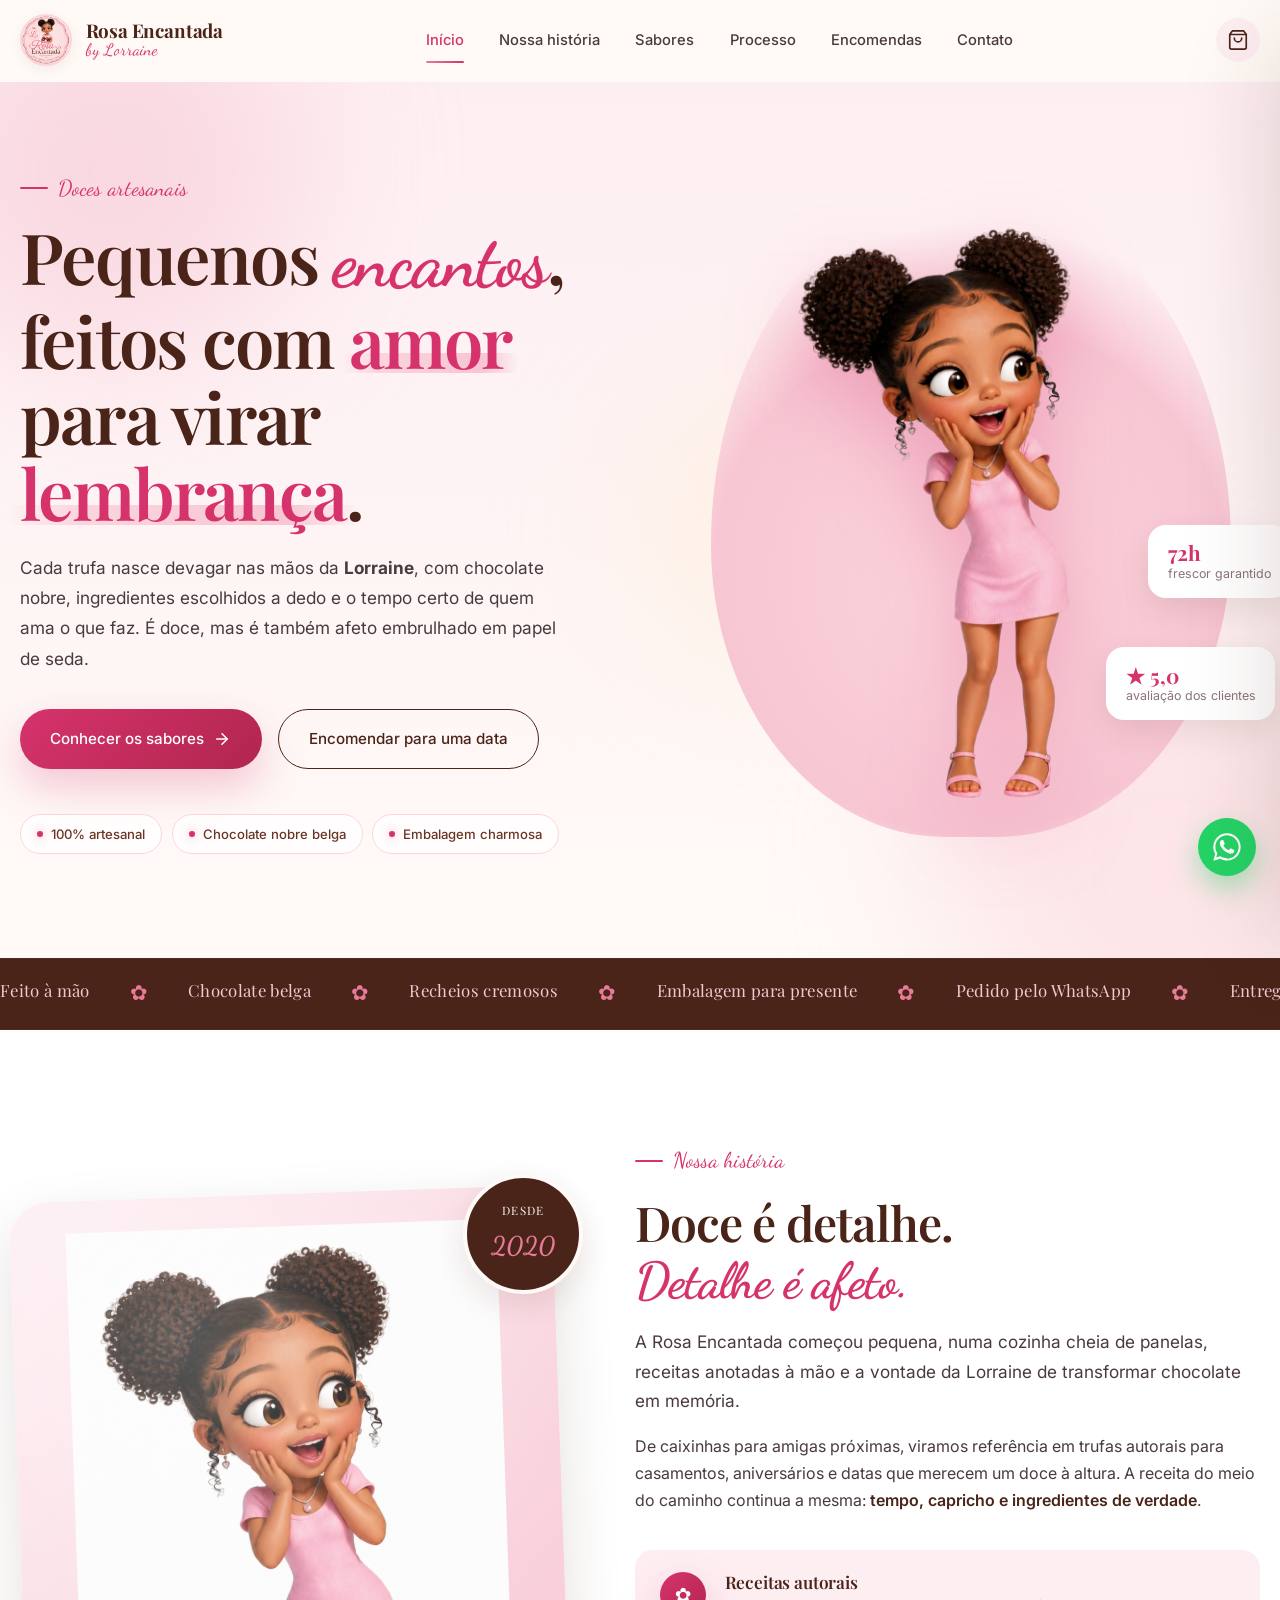
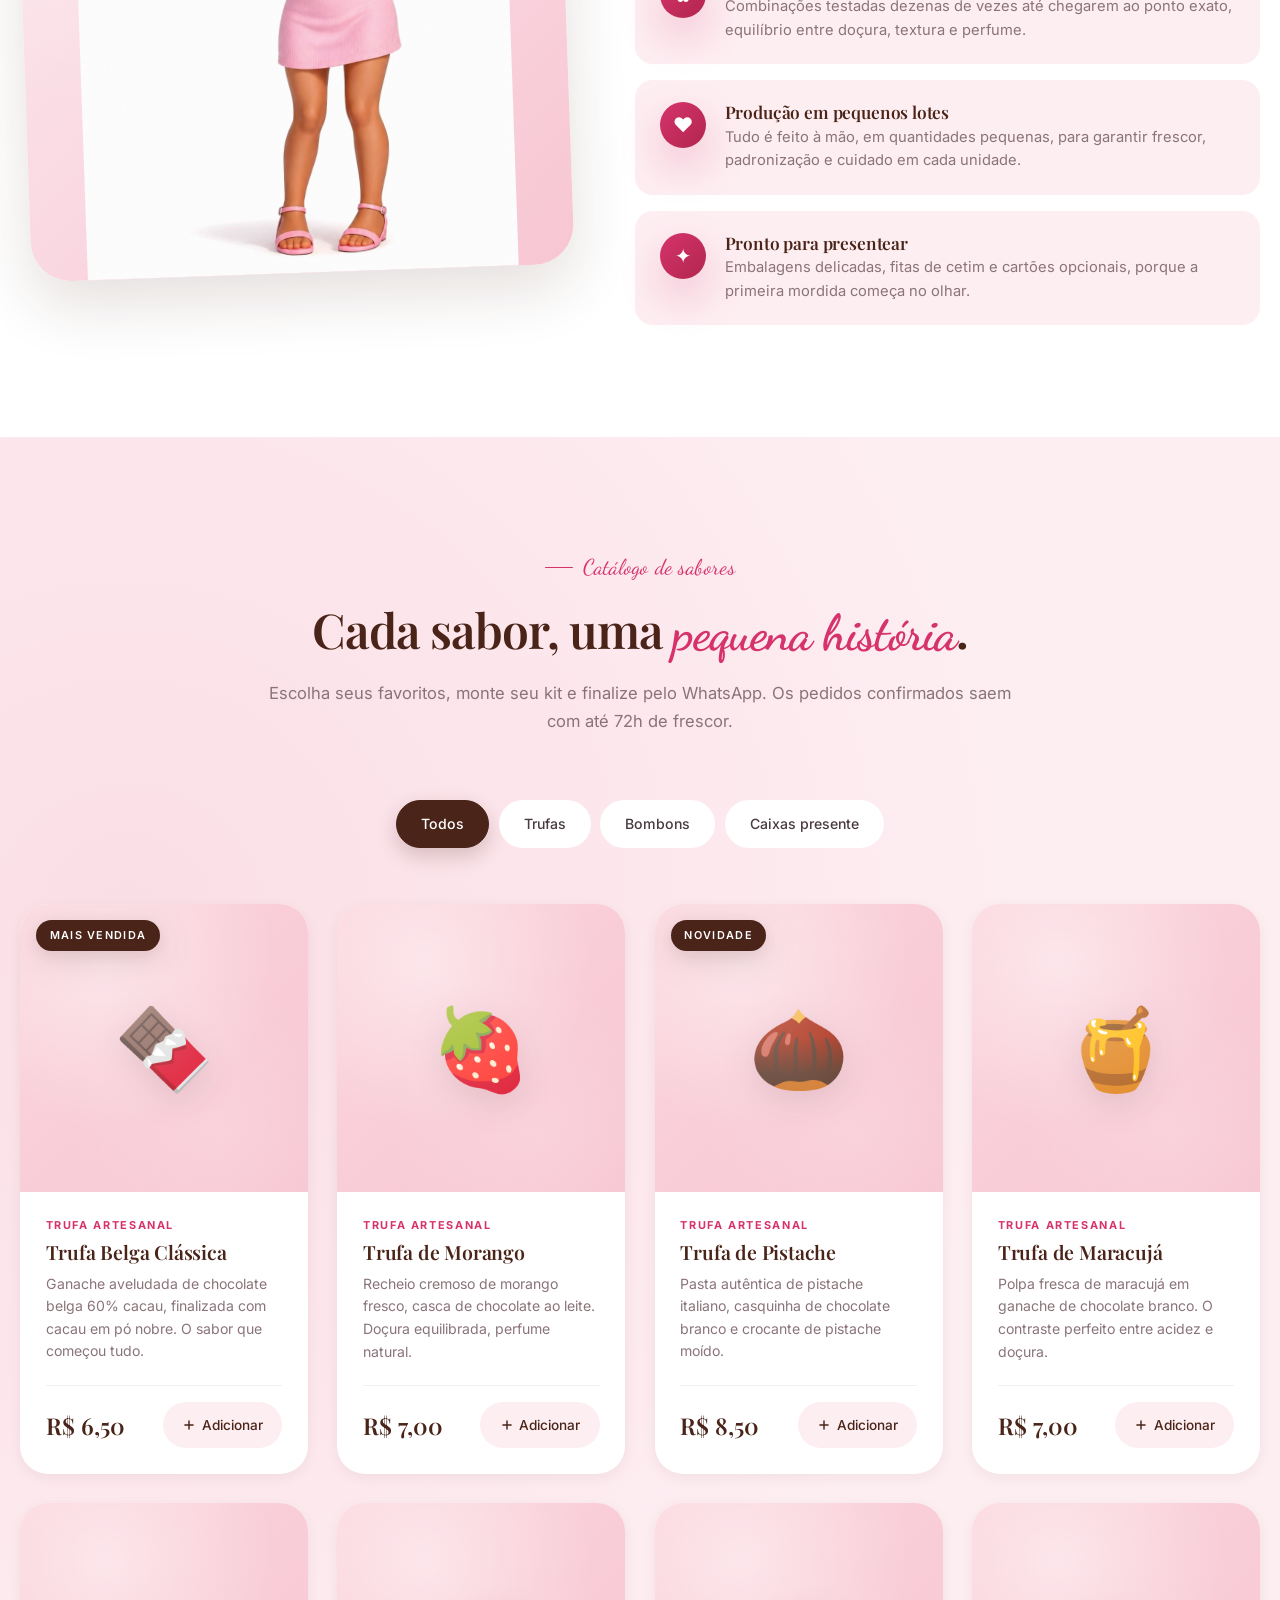
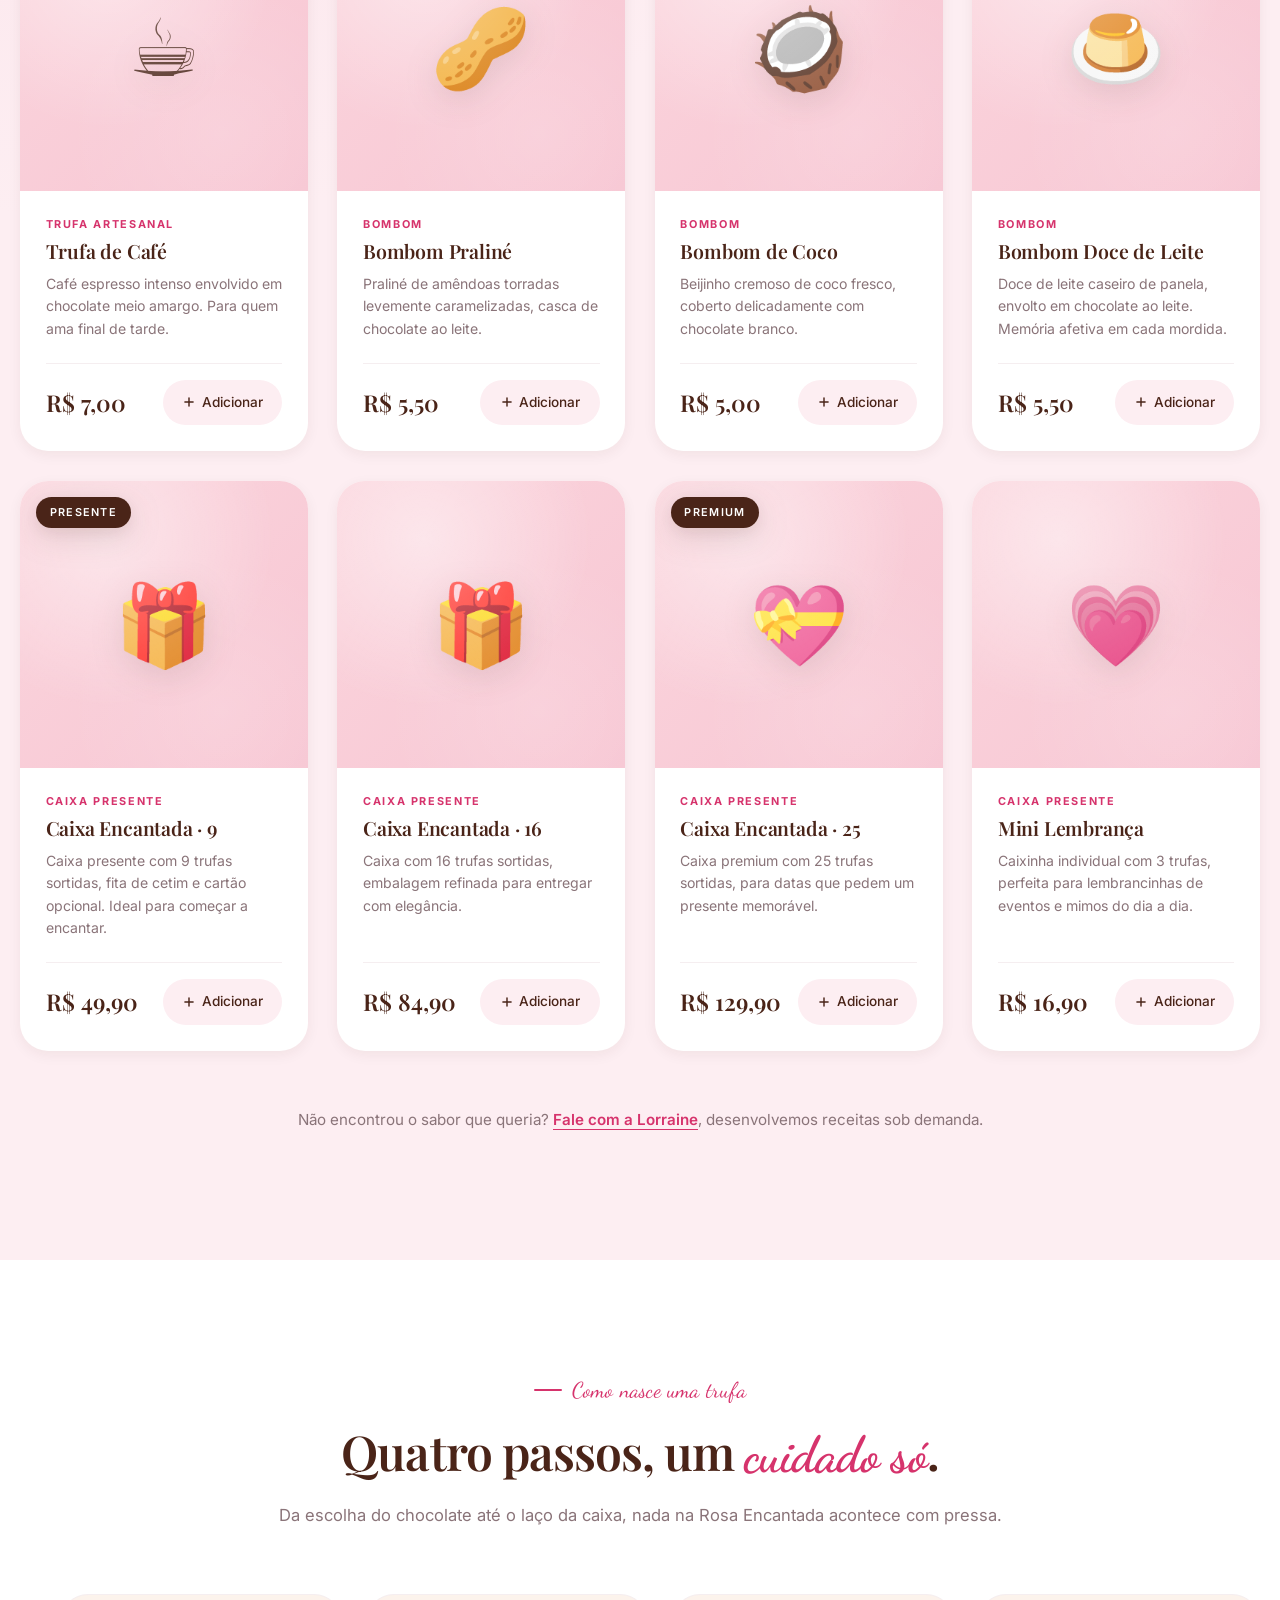
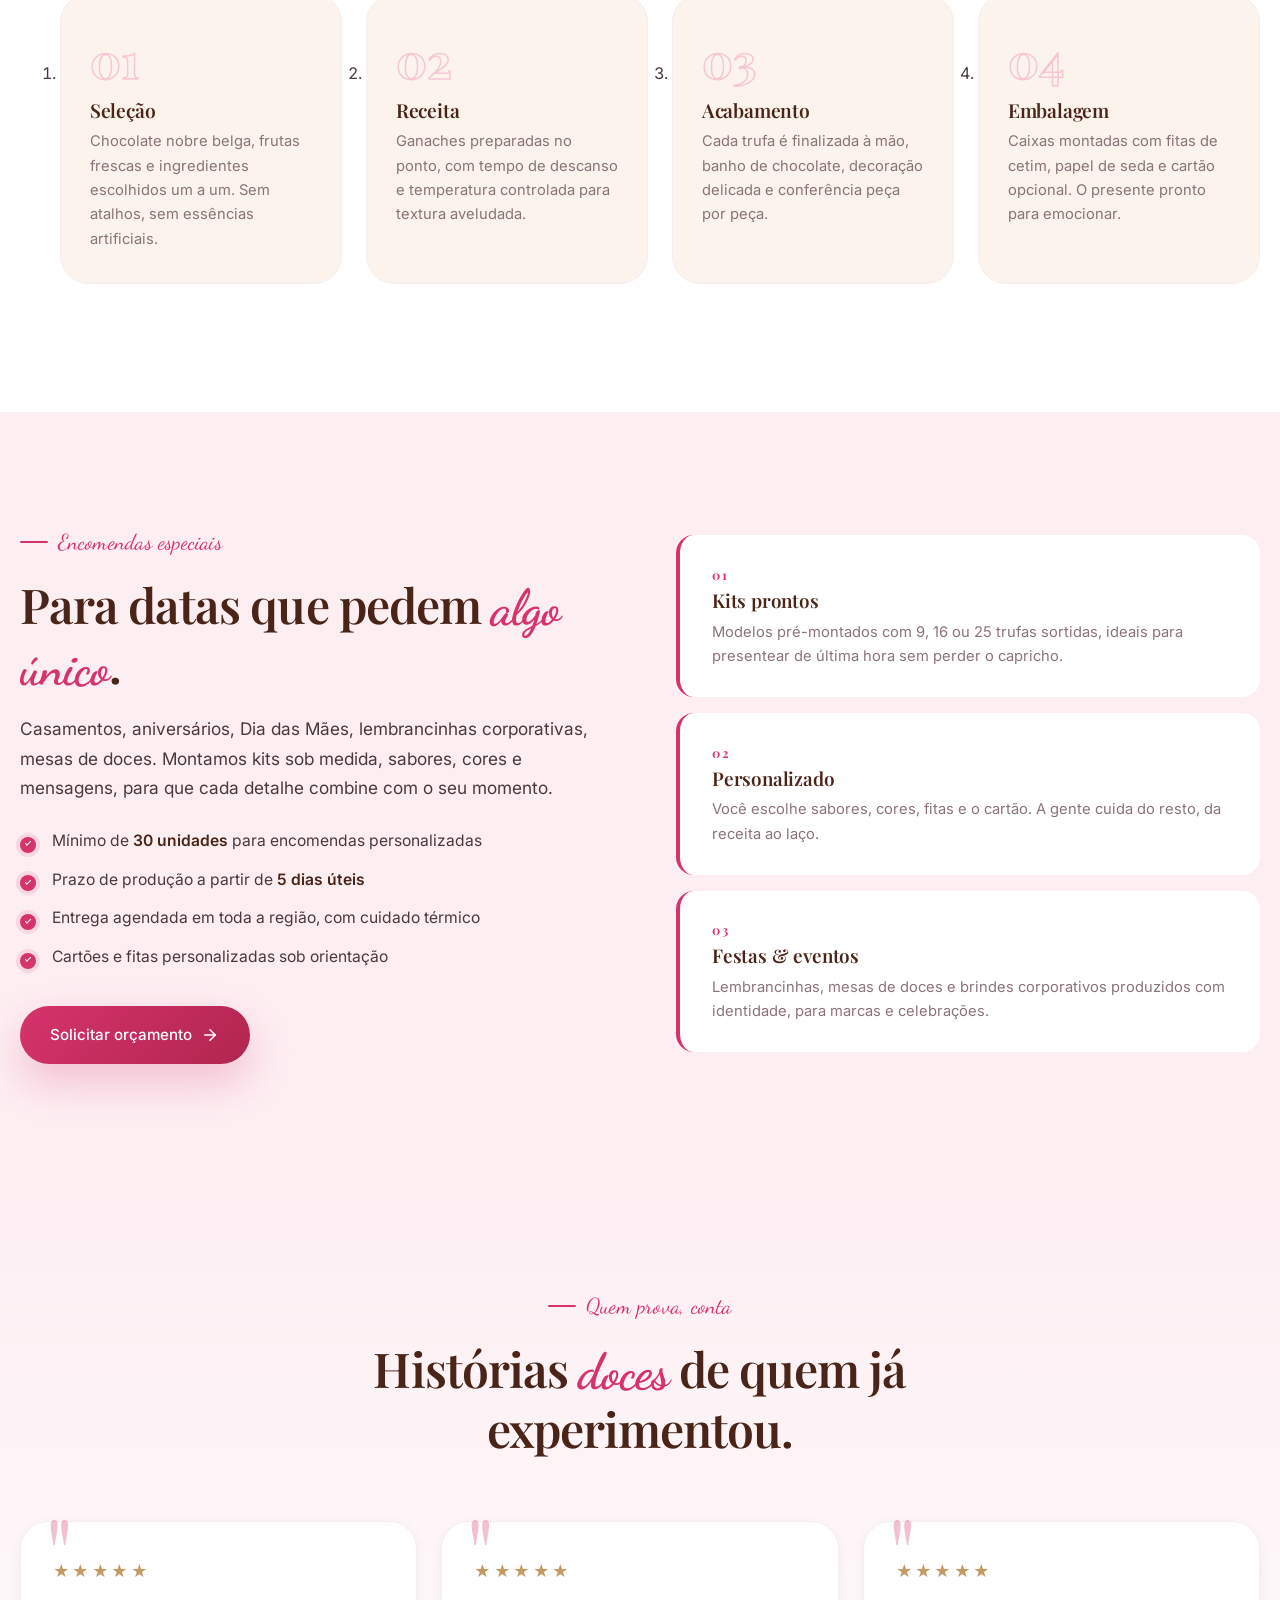
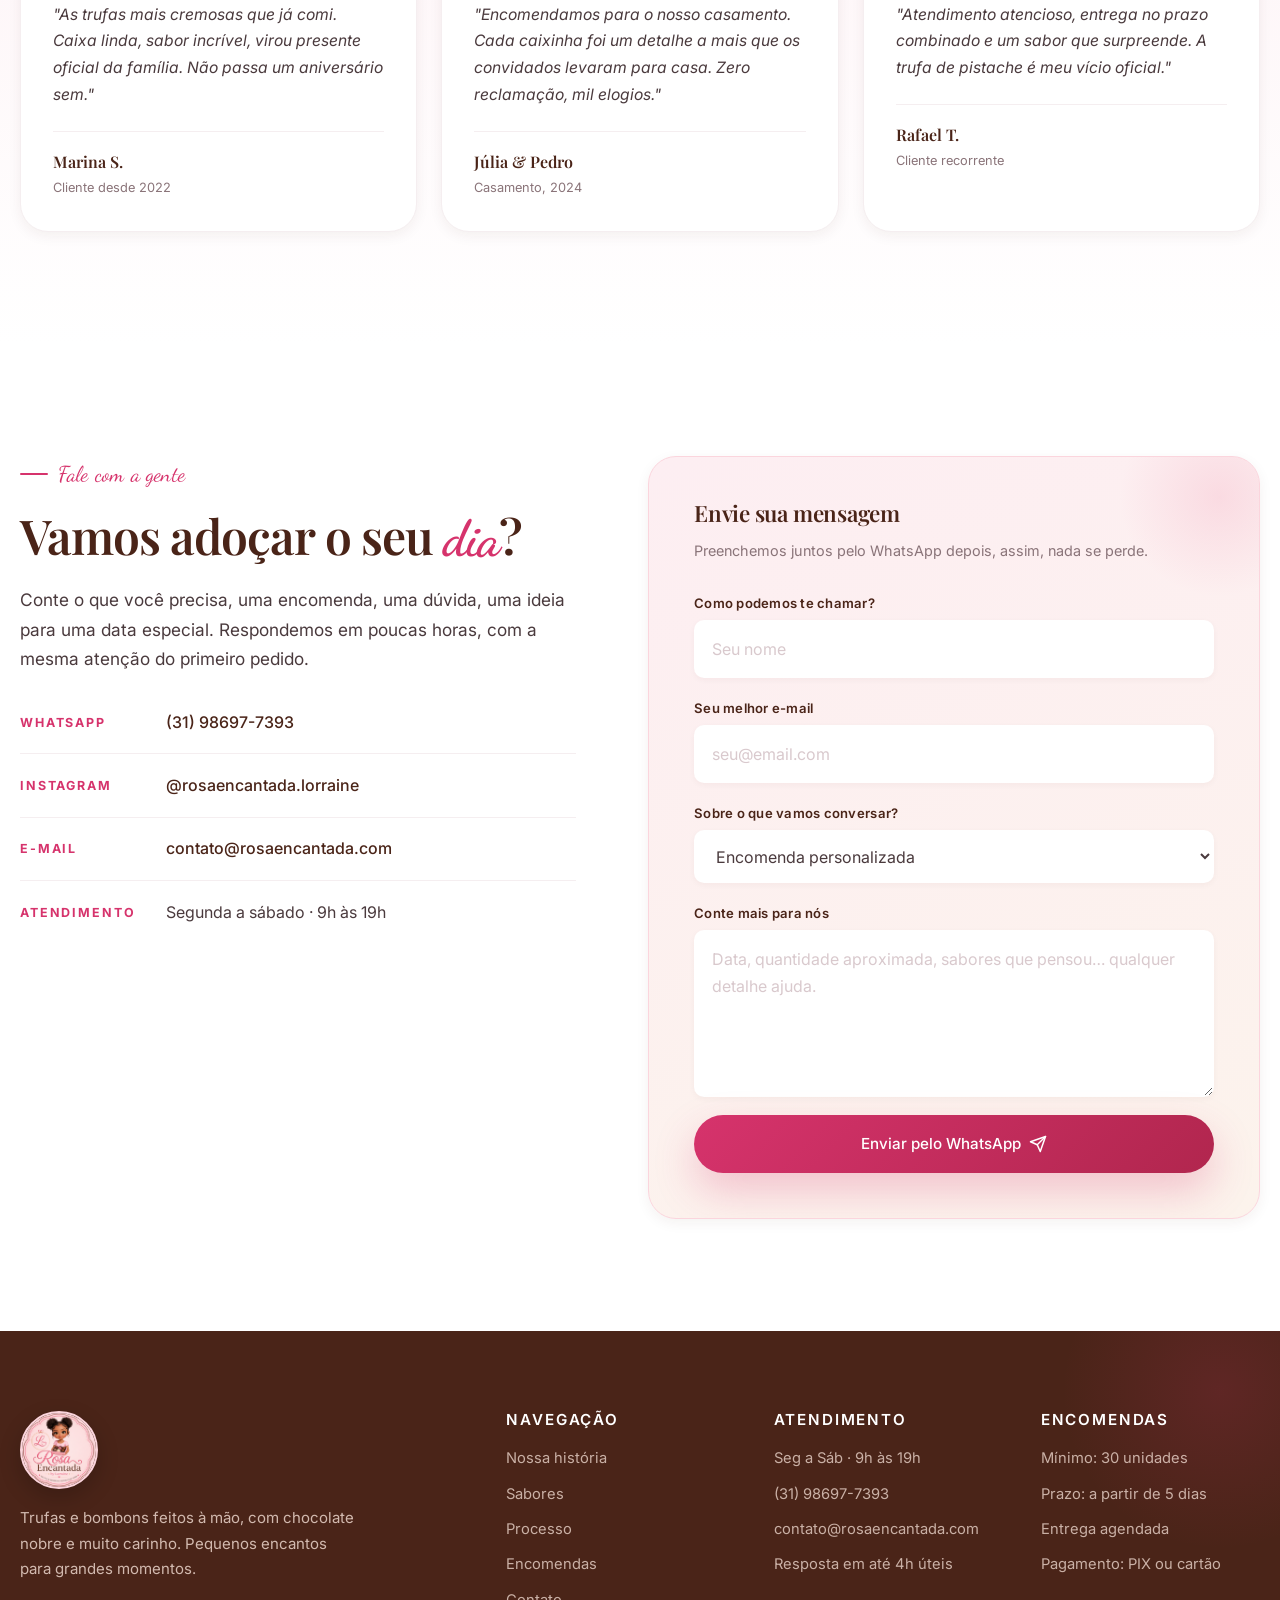
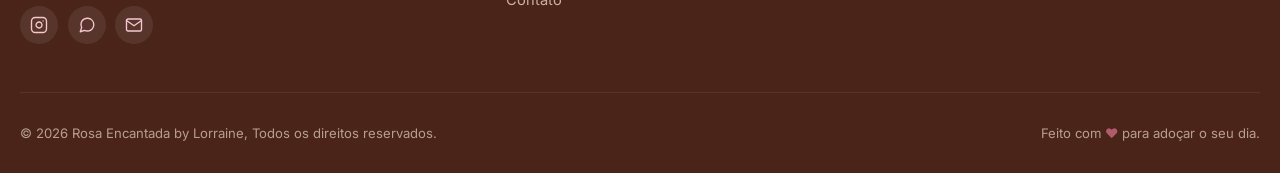
==== index.html @ 5f5212c3 "Merge branch 'feature/slogan-tweak' into develop" ====
<!DOCTYPE html>
<html lang="pt-BR">
<head>
  <!-- ============ META BÁSICOS ============ -->
  <meta charset="UTF-8" />
  <meta name="viewport" content="width=device-width, initial-scale=1.0" />
  <meta http-equiv="X-UA-Compatible" content="IE=edge" />

  <!-- ============ SEO PRINCIPAL ============ -->
  <title>Rosa Encantada by Lorraine, Trufas e Bombons Artesanais | Chocolate Belga</title>
  <meta name="description" content="Trufas e bombons artesanais feitos à mão com chocolate belga e ingredientes selecionados. Caixas presente, encomendas para casamentos, eventos e datas especiais. Peça pelo WhatsApp." />
  <meta name="keywords" content="trufas artesanais, bombons artesanais, chocolate belga, trufas para casamento, lembrancinhas de chocolate, doces para eventos, caixa de trufas presente, doces personalizados, Rosa Encantada, Lorraine, doces sob encomenda" />
  <meta name="author" content="Rosa Encantada by Lorraine" />
  <meta name="robots" content="index, follow, max-image-preview:large, max-snippet:-1, max-video-preview:-1" />
  <meta name="googlebot" content="index, follow" />
  <meta name="language" content="Portuguese" />
  <meta name="geo.region" content="BR" />
  <meta name="geo.placename" content="Brasil" />
  <meta name="rating" content="general" />
  <meta name="revisit-after" content="7 days" />

  <!-- ============ CANONICAL & ALTERNATES ============ -->
  <link rel="canonical" href="https://green-hippopotamus-490496.hostingersite.com/" />
  <link rel="alternate" hreflang="pt-BR" href="https://green-hippopotamus-490496.hostingersite.com/" />
  <link rel="alternate" hreflang="x-default" href="https://green-hippopotamus-490496.hostingersite.com/" />

  <!-- ============ OPEN GRAPH (Facebook, WhatsApp, LinkedIn) ============ -->
  <meta property="og:locale" content="pt_BR" />
  <meta property="og:type" content="website" />
  <meta property="og:site_name" content="Rosa Encantada by Lorraine" />
  <meta property="og:title" content="Rosa Encantada by Lorraine, Trufas e Bombons Artesanais" />
  <meta property="og:description" content="Pequenos encantos de chocolate, feitos à mão para virar lembrança. Trufas, bombons e caixas presente com chocolate belga e capricho em cada detalhe." />
  <meta property="og:url" content="https://green-hippopotamus-490496.hostingersite.com/" />
  <meta property="og:image" content="https://green-hippopotamus-490496.hostingersite.com/assets/social/og-image.jpg" />
  <meta property="og:image:secure_url" content="https://green-hippopotamus-490496.hostingersite.com/assets/social/og-image.jpg" />
  <meta property="og:image:type" content="image/jpeg" />
  <meta property="og:image:width" content="1200" />
  <meta property="og:image:height" content="630" />
  <meta property="og:image:alt" content="Caixa de trufas artesanais Rosa Encantada by Lorraine, com chocolate belga e embalagem charmosa" />

  <!-- ============ TWITTER CARDS ============ -->
  <meta name="twitter:card" content="summary_large_image" />
  <meta name="twitter:site" content="@rosaencantada" />
  <meta name="twitter:creator" content="@rosaencantada" />
  <meta name="twitter:title" content="Rosa Encantada by Lorraine, Trufas Artesanais" />
  <meta name="twitter:description" content="Trufas e bombons feitos à mão com chocolate belga. Caixas presente e encomendas para datas especiais. Peça pelo WhatsApp." />
  <meta name="twitter:image" content="https://green-hippopotamus-490496.hostingersite.com/assets/social/twitter-card.jpg" />
  <meta name="twitter:image:alt" content="Trufas artesanais Rosa Encantada by Lorraine" />

  <!-- ============ ÍCONES & PWA ============ -->
  <meta name="theme-color" content="#d6336c" media="(prefers-color-scheme: light)" />
  <meta name="theme-color" content="#4a2418" media="(prefers-color-scheme: dark)" />
  <meta name="msapplication-TileColor" content="#d6336c" />
  <meta name="apple-mobile-web-app-capable" content="yes" />
  <meta name="apple-mobile-web-app-status-bar-style" content="default" />
  <meta name="apple-mobile-web-app-title" content="Rosa Encantada" />
  <meta name="format-detection" content="telephone=no" />

  <link rel="icon" type="image/png" href="assets/img/logo.png" />
  <link rel="apple-touch-icon" href="assets/img/logo.png" />
  <link rel="manifest" href="site.webmanifest" />
  <link rel="author" href="humans.txt" />

  <!-- ============ PERFORMANCE ============ -->
  <link rel="preconnect" href="https://fonts.googleapis.com" />
  <link rel="preconnect" href="https://fonts.gstatic.com" crossorigin />
  <link rel="dns-prefetch" href="https://wa.me" />
  <link rel="preload" as="image" href="assets/img/mascote.png" fetchpriority="high" />

  <link href="https://fonts.googleapis.com/css2?family=Dancing+Script:wght@600;700&family=Cormorant+Garamond:wght@500;600;700&family=Playfair+Display:wght@500;600;700&family=Inter:wght@300;400;500;600&display=swap" rel="stylesheet" />
  <link rel="stylesheet" href="assets/css/styles.css" />

  <!-- ============ DADOS ESTRUTURADOS (JSON-LD) ============ -->
  <script type="application/ld+json">
  {
    "@context": "https://schema.org",
    "@graph": [
      {
        "@type": "Organization",
        "@id": "https://green-hippopotamus-490496.hostingersite.com/#organization",
        "name": "Rosa Encantada by Lorraine",
        "alternateName": "Rosa Encantada",
        "url": "https://green-hippopotamus-490496.hostingersite.com/",
        "logo": {
          "@type": "ImageObject",
          "url": "https://green-hippopotamus-490496.hostingersite.com/assets/img/logo.png",
          "width": 512,
          "height": 512
        },
        "image": "https://green-hippopotamus-490496.hostingersite.com/assets/social/og-image.jpg",
        "description": "Trufas e bombons artesanais feitos à mão com chocolate belga e ingredientes selecionados.",
        "founder": {
          "@type": "Person",
          "name": "Lorraine"
        },
        "foundingDate": "2020",
        "slogan": "Pequenos encantos, feitos com amor para virar lembrança.",
        "sameAs": [
          "https://www.instagram.com/rosaencantada.lorraine",
          "https://wa.me/5531986977393"
        ],
        "contactPoint": {
          "@type": "ContactPoint",
          "telephone": "+5531986977393",
          "contactType": "customer service",
          "areaServed": "BR",
          "availableLanguage": ["Portuguese"]
        }
      },
      {
        "@type": "LocalBusiness",
        "@id": "https://green-hippopotamus-490496.hostingersite.com/#localbusiness",
        "name": "Rosa Encantada by Lorraine",
        "image": "https://green-hippopotamus-490496.hostingersite.com/assets/social/og-image.jpg",
        "url": "https://green-hippopotamus-490496.hostingersite.com/",
        "telephone": "+5531986977393",
        "email": "contato@rosaencantada.com",
        "priceRange": "R$ 5 a R$ 130",
        "currenciesAccepted": "BRL",
        "paymentAccepted": "PIX, Cartão de Crédito, Cartão de Débito",
        "address": {
          "@type": "PostalAddress",
          "addressCountry": "BR"
        },
        "openingHoursSpecification": [
          {
            "@type": "OpeningHoursSpecification",
            "dayOfWeek": ["Monday", "Tuesday", "Wednesday", "Thursday", "Friday", "Saturday"],
            "opens": "09:00",
            "closes": "19:00"
          }
        ],
        "aggregateRating": {
          "@type": "AggregateRating",
          "ratingValue": "5.0",
          "reviewCount": "127",
          "bestRating": "5",
          "worstRating": "1"
        },
        "review": [
          {
            "@type": "Review",
            "reviewRating": { "@type": "Rating", "ratingValue": "5", "bestRating": "5" },
            "author": { "@type": "Person", "name": "Marina S." },
            "reviewBody": "As trufas mais cremosas que já comi. Caixa linda, sabor incrível, virou presente oficial da família."
          },
          {
            "@type": "Review",
            "reviewRating": { "@type": "Rating", "ratingValue": "5", "bestRating": "5" },
            "author": { "@type": "Person", "name": "Júlia & Pedro" },
            "reviewBody": "Encomendamos para o nosso casamento. Cada caixinha foi um detalhe a mais que os convidados levaram para casa."
          }
        ]
      },
      {
        "@type": "WebSite",
        "@id": "https://green-hippopotamus-490496.hostingersite.com/#website",
        "url": "https://green-hippopotamus-490496.hostingersite.com/",
        "name": "Rosa Encantada by Lorraine",
        "description": "Trufas e bombons artesanais feitos à mão.",
        "inLanguage": "pt-BR",
        "publisher": { "@id": "https://green-hippopotamus-490496.hostingersite.com/#organization" },
        "potentialAction": {
          "@type": "SearchAction",
          "target": "https://green-hippopotamus-490496.hostingersite.com/?s={search_term_string}",
          "query-input": "required name=search_term_string"
        }
      },
      {
        "@type": "BreadcrumbList",
        "itemListElement": [
          { "@type": "ListItem", "position": 1, "name": "Início", "item": "https://green-hippopotamus-490496.hostingersite.com/" },
          { "@type": "ListItem", "position": 2, "name": "Sabores", "item": "https://green-hippopotamus-490496.hostingersite.com/#produtos" },
          { "@type": "ListItem", "position": 3, "name": "Encomendas", "item": "https://green-hippopotamus-490496.hostingersite.com/#encomendas" },
          { "@type": "ListItem", "position": 4, "name": "Contato", "item": "https://green-hippopotamus-490496.hostingersite.com/#contato" }
        ]
      },
      {
        "@type": "HowTo",
        "name": "Como nasce uma trufa Rosa Encantada",
        "description": "O processo artesanal por trás de cada trufa: da escolha do chocolate à embalagem final.",
        "image": "https://green-hippopotamus-490496.hostingersite.com/assets/social/og-image.jpg",
        "totalTime": "PT48H",
        "estimatedCost": {
          "@type": "MonetaryAmount",
          "currency": "BRL",
          "value": "6.50"
        },
        "supply": [
          { "@type": "HowToSupply", "name": "Chocolate belga 60% cacau" },
          { "@type": "HowToSupply", "name": "Creme de leite fresco" },
          { "@type": "HowToSupply", "name": "Manteiga sem sal" },
          { "@type": "HowToSupply", "name": "Cacau em pó nobre" }
        ],
        "tool": [
          { "@type": "HowToTool", "name": "Bowl de inox" },
          { "@type": "HowToTool", "name": "Espátula de silicone" },
          { "@type": "HowToTool", "name": "Termômetro culinário" }
        ],
        "step": [
          {
            "@type": "HowToStep",
            "position": 1,
            "name": "Seleção",
            "text": "Selecionamos chocolate nobre belga, frutas frescas e ingredientes escolhidos um a um. Sem atalhos, sem essências artificiais.",
            "url": "https://green-hippopotamus-490496.hostingersite.com/#processo"
          },
          {
            "@type": "HowToStep",
            "position": 2,
            "name": "Receita",
            "text": "Ganaches preparadas no ponto, com tempo de descanso e temperatura controlada para textura aveludada.",
            "url": "https://green-hippopotamus-490496.hostingersite.com/#processo"
          },
          {
            "@type": "HowToStep",
            "position": 3,
            "name": "Acabamento",
            "text": "Cada trufa é finalizada à mão, banho de chocolate, decoração delicada e conferência peça por peça.",
            "url": "https://green-hippopotamus-490496.hostingersite.com/#processo"
          },
          {
            "@type": "HowToStep",
            "position": 4,
            "name": "Embalagem",
            "text": "Caixas montadas com fitas de cetim, papel de seda e cartão opcional. O presente pronto para emocionar.",
            "url": "https://green-hippopotamus-490496.hostingersite.com/#processo"
          }
        ]
      },
      {
        "@type": "Recipe",
        "name": "Trufa Belga Clássica Rosa Encantada",
        "description": "Trufa artesanal de ganache aveludada, feita com chocolate belga 60% cacau e finalizada com cacau em pó nobre.",
        "image": "https://green-hippopotamus-490496.hostingersite.com/assets/social/og-image.jpg",
        "author": { "@type": "Person", "name": "Lorraine" },
        "datePublished": "2020-06-01",
        "prepTime": "PT30M",
        "cookTime": "PT15M",
        "totalTime": "PT24H",
        "recipeYield": "30 trufas",
        "recipeCategory": "Sobremesa",
        "recipeCuisine": "Brasileira",
        "keywords": "trufa belga, trufa artesanal, chocolate belga, ganache, doce gourmet",
        "suitableForDiet": "https://schema.org/VegetarianDiet",
        "nutrition": {
          "@type": "NutritionInformation",
          "servingSize": "1 trufa (15g)",
          "calories": "75 kcal",
          "fatContent": "5g",
          "sugarContent": "6g",
          "carbohydrateContent": "7g"
        },
        "recipeIngredient": [
          "300g de chocolate belga 60% cacau, picado",
          "200ml de creme de leite fresco",
          "30g de manteiga sem sal, em temperatura ambiente",
          "Cacau em pó nobre para finalizar"
        ],
        "recipeInstructions": [
          { "@type": "HowToStep", "name": "Aqueça o creme", "text": "Leve o creme de leite ao fogo baixo até começar a soltar pequenas bolhas nas laterais. Não deixe ferver." },
          { "@type": "HowToStep", "name": "Derreta o chocolate", "text": "Despeje o creme quente sobre o chocolate picado e mexa do centro para fora até obter uma ganache lisa e brilhante." },
          { "@type": "HowToStep", "name": "Incorpore a manteiga", "text": "Adicione a manteiga em ponto pomada e misture até a ganache ficar aveludada." },
          { "@type": "HowToStep", "name": "Descanso", "text": "Cubra com filme em contato e leve à geladeira por 12 a 24 horas, até firmar completamente." },
          { "@type": "HowToStep", "name": "Modelagem", "text": "Com auxílio de uma colher, modele bolinhas de cerca de 15g e role na palma da mão até ficarem redondas." },
          { "@type": "HowToStep", "name": "Finalização", "text": "Passe cada trufa no cacau em pó até cobrir toda a superfície. Acomode em forminhas e leve à geladeira por mais 1 hora antes de servir." }
        ],
        "aggregateRating": {
          "@type": "AggregateRating",
          "ratingValue": "5.0",
          "reviewCount": "89",
          "bestRating": "5"
        }
      },
      {
        "@type": "FAQPage",
        "mainEntity": [
          {
            "@type": "Question",
            "name": "Qual o pedido mínimo para encomendas personalizadas?",
            "acceptedAnswer": {
              "@type": "Answer",
              "text": "O pedido mínimo para encomendas personalizadas é de 30 unidades, com prazo de produção a partir de 5 dias úteis."
            }
          },
          {
            "@type": "Question",
            "name": "Vocês fazem trufas para casamento e eventos?",
            "acceptedAnswer": {
              "@type": "Answer",
              "text": "Sim. Produzimos lembrancinhas, mesas de doces e brindes corporativos com identidade visual personalizada, sabores, embalagens e fitas escolhidos por você."
            }
          },
          {
            "@type": "Question",
            "name": "Como faço meu pedido?",
            "acceptedAnswer": {
              "@type": "Answer",
              "text": "Monte seu carrinho pelo site e finalize pelo WhatsApp, ou envie uma mensagem direta pelo formulário de contato. Respondemos em poucas horas."
            }
          },
          {
            "@type": "Question",
            "name": "Quais formas de pagamento são aceitas?",
            "acceptedAnswer": {
              "@type": "Answer",
              "text": "Aceitamos PIX, cartão de crédito e cartão de débito. Para encomendas grandes, trabalhamos com sinal de 50% na confirmação."
            }
          },
          {
            "@type": "Question",
            "name": "Qual o prazo de validade das trufas?",
            "acceptedAnswer": {
              "@type": "Answer",
              "text": "Nossas trufas são produzidas em pequenos lotes para garantir frescor. O ideal é consumir em até 7 dias, mantidas em local fresco e ao abrigo da luz."
            }
          }
        ]
      }
    ]
  }
  </script>
</head>
<body class="is-loading">

  <!-- ============ PAGE LOADER ============ -->
  <div class="loader" aria-hidden="true">
    <div class="loader__inner">
      <img src="assets/img/logo.png" alt="" class="loader__logo" />
      <span class="loader__text">Rosa Encantada</span>
    </div>
  </div>

  <!-- ============ SCROLL PROGRESS ============ -->
  <div class="scroll-progress" id="scrollProgress" aria-hidden="true"></div>

  <!-- ============ HEADER ============ -->
  <header class="header" id="header">
    <div class="container header__inner">
      <a href="#hero" class="brand" aria-label="Rosa Encantada by Lorraine, voltar ao início">
        <img src="assets/img/logo.png" alt="" class="brand__logo" />
        <span class="brand__text">
          <span class="brand__name">Rosa Encantada</span>
          <span class="brand__tag">by Lorraine</span>
        </span>
      </a>

      <nav class="nav" id="nav" aria-label="Navegação principal">
        <a href="#hero" class="nav__link">Início</a>
        <a href="#sobre" class="nav__link">Nossa história</a>
        <a href="#produtos" class="nav__link">Sabores</a>
        <a href="#processo" class="nav__link">Processo</a>
        <a href="#encomendas" class="nav__link">Encomendas</a>
        <a href="#contato" class="nav__link">Contato</a>
      </nav>

      <div class="header__actions">
        <button class="cart-btn" id="cartBtn" aria-label="Abrir carrinho">
          <svg viewBox="0 0 24 24" width="22" height="22" fill="none" stroke="currentColor" stroke-width="1.8" stroke-linecap="round" stroke-linejoin="round" aria-hidden="true">
            <path d="M6 2 3 6v14a2 2 0 0 0 2 2h14a2 2 0 0 0 2-2V6l-3-4z"/>
            <line x1="3" y1="6" x2="21" y2="6"/>
            <path d="M16 10a4 4 0 0 1-8 0"/>
          </svg>
          <span class="cart-btn__count" id="cartCount">0</span>
        </button>
        <button class="menu-btn" id="menuBtn" aria-label="Abrir menu" aria-expanded="false">
          <span></span><span></span><span></span>
        </button>
      </div>
    </div>
  </header>

  <!-- ============ HERO ============ -->
  <section class="hero" id="hero">
    <div class="hero__bg" aria-hidden="true">
      <span class="blob blob--1"></span>
      <span class="blob blob--2"></span>
      <span class="blob blob--3"></span>
      <div class="hero__sparkles">
        <span></span><span></span><span></span><span></span><span></span><span></span>
      </div>
    </div>

    <div class="container hero__grid">
      <div class="hero__content">
        <span class="eyebrow"><span class="eyebrow__line"></span>Doces artesanais</span>
        <h1 class="hero__title">
          Pequenos <em>encantos</em>,<br/>
          feitos com <span class="accent">amor</span> para virar <span class="accent">lembrança</span>.
        </h1>
        <p class="hero__lead">
          Cada trufa nasce devagar nas mãos da <strong>Lorraine</strong>, com
          chocolate nobre, ingredientes escolhidos a dedo e o tempo certo de
          quem ama o que faz. É doce, mas é também afeto embrulhado em papel
          de seda.
        </p>
        <div class="hero__cta">
          <a href="#produtos" class="btn btn--primary">
            <span>Conhecer os sabores</span>
            <svg viewBox="0 0 24 24" width="18" height="18" fill="none" stroke="currentColor" stroke-width="2" stroke-linecap="round" stroke-linejoin="round" aria-hidden="true"><line x1="5" y1="12" x2="19" y2="12"/><polyline points="12 5 19 12 12 19"/></svg>
          </a>
          <a href="#encomendas" class="btn btn--ghost">Encomendar para uma data</a>
        </div>

        <ul class="hero__chips">
          <li><span class="dot"></span>100% artesanal</li>
          <li><span class="dot"></span>Chocolate nobre belga</li>
          <li><span class="dot"></span>Embalagem charmosa</li>
        </ul>
      </div>

      <div class="hero__image" id="heroImage">
        <div class="hero__image-frame">
          <img src="assets/img/mascote.png" alt="Mascote da Rosa Encantada" />
        </div>
        <div class="floating-card floating-card--2">
          <strong>★ 5,0</strong>
          <span>avaliação dos clientes</span>
        </div>
        <div class="floating-card floating-card--3">
          <strong>72h</strong>
          <span>frescor garantido</span>
        </div>
      </div>
    </div>

  </section>

  <!-- ============ MARQUEE / TICKER ============ -->
  <div class="marquee" aria-hidden="true">
    <div class="marquee__track">
      <span>Feito à mão</span><span>✿</span>
      <span>Chocolate belga</span><span>✿</span>
      <span>Recheios cremosos</span><span>✿</span>
      <span>Embalagem para presente</span><span>✿</span>
      <span>Pedido pelo WhatsApp</span><span>✿</span>
      <span>Entrega agendada</span><span>✿</span>
      <span>Feito à mão</span><span>✿</span>
      <span>Chocolate belga</span><span>✿</span>
      <span>Recheios cremosos</span><span>✿</span>
      <span>Embalagem para presente</span><span>✿</span>
      <span>Pedido pelo WhatsApp</span><span>✿</span>
      <span>Entrega agendada</span><span>✿</span>
    </div>
  </div>

  <!-- ============ SOBRE ============ -->
  <section class="section sobre" id="sobre">
    <div class="container sobre__grid">
      <div class="sobre__media">
        <div class="sobre__media-inner">
          <img src="assets/img/mascote2.png" alt="Mascote da Rosa Encantada" />
        </div>
        <span class="sobre__seal">
          <span>desde<br/><strong>2020</strong></span>
        </span>
      </div>
      <div class="sobre__content">
        <span class="eyebrow"><span class="eyebrow__line"></span>Nossa história</span>
        <h2 class="section__title">Doce é detalhe.<br/><em>Detalhe é afeto.</em></h2>
        <p class="lead">
          A Rosa Encantada começou pequena, numa cozinha cheia de panelas, receitas anotadas à mão e a vontade da Lorraine de transformar chocolate em memória.
        </p>
        <p>
          De caixinhas para amigas próximas, viramos referência em trufas autorais para casamentos, aniversários e datas que merecem um doce à altura. A receita do meio do caminho continua a mesma: <strong>tempo, capricho e ingredientes de verdade</strong>.
        </p>

        <div class="features">
          <div class="feature">
            <div class="feature__icon" aria-hidden="true">✿</div>
            <div>
              <h3>Receitas autorais</h3>
              <p>Combinações testadas dezenas de vezes até chegarem ao ponto exato, equilíbrio entre doçura, textura e perfume.</p>
            </div>
          </div>
          <div class="feature">
            <div class="feature__icon" aria-hidden="true">❤</div>
            <div>
              <h3>Produção em pequenos lotes</h3>
              <p>Tudo é feito à mão, em quantidades pequenas, para garantir frescor, padronização e cuidado em cada unidade.</p>
            </div>
          </div>
          <div class="feature">
            <div class="feature__icon" aria-hidden="true">✦</div>
            <div>
              <h3>Pronto para presentear</h3>
              <p>Embalagens delicadas, fitas de cetim e cartões opcionais, porque a primeira mordida começa no olhar.</p>
            </div>
          </div>
        </div>
      </div>
    </div>
  </section>

  <!-- ============ PRODUTOS ============ -->
  <section class="section produtos" id="produtos">
    <div class="container">
      <div class="section__head">
        <span class="eyebrow"><span class="eyebrow__line"></span>Catálogo de sabores</span>
        <h2 class="section__title">Cada sabor, uma <em>pequena história</em>.</h2>
        <p class="section__sub">Escolha seus favoritos, monte seu kit e finalize pelo WhatsApp. Os pedidos confirmados saem com até 72h de frescor.</p>
      </div>

      <div class="filters" role="tablist" aria-label="Filtrar por categoria">
        <button class="filter is-active" data-filter="all">Todos</button>
        <button class="filter" data-filter="trufa">Trufas</button>
        <button class="filter" data-filter="bombom">Bombons</button>
        <button class="filter" data-filter="caixa">Caixas presente</button>
      </div>

      <div class="products" id="products"></div>

      <p class="produtos__note">
        Não encontrou o sabor que queria? <a href="#contato">Fale com a Lorraine</a>, desenvolvemos receitas sob demanda.
      </p>
    </div>
  </section>

  <!-- ============ PROCESSO ============ -->
  <section class="section processo" id="processo">
    <div class="container">
      <div class="section__head">
        <span class="eyebrow"><span class="eyebrow__line"></span>Como nasce uma trufa</span>
        <h2 class="section__title">Quatro passos, um <em>cuidado só</em>.</h2>
        <p class="section__sub">Da escolha do chocolate até o laço da caixa, nada na Rosa Encantada acontece com pressa.</p>
      </div>

      <ol class="steps">
        <li class="step">
          <span class="step__num">01</span>
          <h3>Seleção</h3>
          <p>Chocolate nobre belga, frutas frescas e ingredientes escolhidos um a um. Sem atalhos, sem essências artificiais.</p>
        </li>
        <li class="step">
          <span class="step__num">02</span>
          <h3>Receita</h3>
          <p>Ganaches preparadas no ponto, com tempo de descanso e temperatura controlada para textura aveludada.</p>
        </li>
        <li class="step">
          <span class="step__num">03</span>
          <h3>Acabamento</h3>
          <p>Cada trufa é finalizada à mão, banho de chocolate, decoração delicada e conferência peça por peça.</p>
        </li>
        <li class="step">
          <span class="step__num">04</span>
          <h3>Embalagem</h3>
          <p>Caixas montadas com fitas de cetim, papel de seda e cartão opcional. O presente pronto para emocionar.</p>
        </li>
      </ol>
    </div>
  </section>

  <!-- ============ ENCOMENDAS ============ -->
  <section class="section encomendas" id="encomendas">
    <div class="container encomendas__grid">
      <div class="encomendas__content">
        <span class="eyebrow"><span class="eyebrow__line"></span>Encomendas especiais</span>
        <h2 class="section__title">Para datas que pedem <em>algo único</em>.</h2>
        <p class="lead">
          Casamentos, aniversários, Dia das Mães, lembrancinhas corporativas, mesas de doces. Montamos kits sob medida, sabores, cores e mensagens, para que cada detalhe combine com o seu momento.
        </p>
        <ul class="bullets">
          <li>Mínimo de <strong>30 unidades</strong> para encomendas personalizadas</li>
          <li>Prazo de produção a partir de <strong>5 dias úteis</strong></li>
          <li>Entrega agendada em toda a região, com cuidado térmico</li>
          <li>Cartões e fitas personalizadas sob orientação</li>
        </ul>
        <a href="#contato" class="btn btn--primary">
          <span>Solicitar orçamento</span>
          <svg viewBox="0 0 24 24" width="18" height="18" fill="none" stroke="currentColor" stroke-width="2" stroke-linecap="round" stroke-linejoin="round" aria-hidden="true"><line x1="5" y1="12" x2="19" y2="12"/><polyline points="12 5 19 12 12 19"/></svg>
        </a>
      </div>
      <div class="encomendas__media">
        <div class="encomendas__card">
          <span class="encomendas__card-num">01</span>
          <h3>Kits prontos</h3>
          <p>Modelos pré-montados com 9, 16 ou 25 trufas sortidas, ideais para presentear de última hora sem perder o capricho.</p>
        </div>
        <div class="encomendas__card">
          <span class="encomendas__card-num">02</span>
          <h3>Personalizado</h3>
          <p>Você escolhe sabores, cores, fitas e o cartão. A gente cuida do resto, da receita ao laço.</p>
        </div>
        <div class="encomendas__card">
          <span class="encomendas__card-num">03</span>
          <h3>Festas &amp; eventos</h3>
          <p>Lembrancinhas, mesas de doces e brindes corporativos produzidos com identidade, para marcas e celebrações.</p>
        </div>
      </div>
    </div>
  </section>

  <!-- ============ DEPOIMENTOS ============ -->
  <section class="section depoimentos">
    <div class="container">
      <div class="section__head">
        <span class="eyebrow"><span class="eyebrow__line"></span>Quem prova, conta</span>
        <h2 class="section__title">Histórias <em>doces</em> de quem já experimentou.</h2>
      </div>
      <div class="testimonials">
        <figure class="testimonial">
          <div class="testimonial__stars" aria-label="5 de 5 estrelas">★★★★★</div>
          <blockquote>"As trufas mais cremosas que já comi. Caixa linda, sabor incrível, virou presente oficial da família. Não passa um aniversário sem."</blockquote>
          <figcaption>
            <strong>Marina S.</strong>
            <span>Cliente desde 2022</span>
          </figcaption>
        </figure>
        <figure class="testimonial">
          <div class="testimonial__stars" aria-label="5 de 5 estrelas">★★★★★</div>
          <blockquote>"Encomendamos para o nosso casamento. Cada caixinha foi um detalhe a mais que os convidados levaram para casa. Zero reclamação, mil elogios."</blockquote>
          <figcaption>
            <strong>Júlia &amp; Pedro</strong>
            <span>Casamento, 2024</span>
          </figcaption>
        </figure>
        <figure class="testimonial">
          <div class="testimonial__stars" aria-label="5 de 5 estrelas">★★★★★</div>
          <blockquote>"Atendimento atencioso, entrega no prazo combinado e um sabor que surpreende. A trufa de pistache é meu vício oficial."</blockquote>
          <figcaption>
            <strong>Rafael T.</strong>
            <span>Cliente recorrente</span>
          </figcaption>
        </figure>
      </div>
    </div>
  </section>

  <!-- ============ CONTATO ============ -->
  <section class="section contato" id="contato">
    <div class="container contato__grid">
      <div class="contato__info">
        <span class="eyebrow"><span class="eyebrow__line"></span>Fale com a gente</span>
        <h2 class="section__title">Vamos adoçar o seu <em>dia</em>?</h2>
        <p class="lead">
          Conte o que você precisa, uma encomenda, uma dúvida, uma ideia para uma data especial. Respondemos em poucas horas, com a mesma atenção do primeiro pedido.
        </p>

        <ul class="contato__list">
          <li>
            <strong>WhatsApp</strong>
            <a href="https://wa.me/5531986977393" target="_blank" rel="noopener">(31) 98697-7393</a>
          </li>
          <li>
            <strong>Instagram</strong>
            <a href="#" target="_blank" rel="noopener">@rosaencantada.lorraine</a>
          </li>
          <li>
            <strong>E-mail</strong>
            <a href="mailto:contato@rosaencantada.com">contato@rosaencantada.com</a>
          </li>
          <li>
            <strong>Atendimento</strong>
            <span>Segunda a sábado · 9h às 19h</span>
          </li>
        </ul>
      </div>

      <form class="contato__form" id="contactForm" novalidate>
        <h3 class="contato__form-title">Envie sua mensagem</h3>
        <p class="contato__form-sub">Preenchemos juntos pelo WhatsApp depois, assim, nada se perde.</p>

        <div class="field">
          <label for="nome">Como podemos te chamar?</label>
          <input type="text" id="nome" name="nome" required placeholder="Seu nome" autocomplete="name" />
        </div>
        <div class="field">
          <label for="email">Seu melhor e-mail</label>
          <input type="email" id="email" name="email" required placeholder="seu@email.com" autocomplete="email" />
        </div>
        <div class="field">
          <label for="assunto">Sobre o que vamos conversar?</label>
          <select id="assunto" name="assunto">
            <option>Encomenda personalizada</option>
            <option>Dúvida sobre sabores</option>
            <option>Festas e eventos</option>
            <option>Parceria ou corporativo</option>
            <option>Outro</option>
          </select>
        </div>
        <div class="field">
          <label for="mensagem">Conte mais para nós</label>
          <textarea id="mensagem" name="mensagem" rows="5" required placeholder="Data, quantidade aproximada, sabores que pensou… qualquer detalhe ajuda."></textarea>
        </div>
        <button type="submit" class="btn btn--primary btn--block">
          <span>Enviar pelo WhatsApp</span>
          <svg viewBox="0 0 24 24" width="18" height="18" fill="none" stroke="currentColor" stroke-width="2" stroke-linecap="round" stroke-linejoin="round" aria-hidden="true"><line x1="22" y1="2" x2="11" y2="13"/><polygon points="22 2 15 22 11 13 2 9 22 2"/></svg>
        </button>
        <p class="form__note" id="formNote" hidden></p>
      </form>
    </div>
  </section>

  <!-- ============ FOOTER ============ -->
  <footer class="footer">
    <div class="container footer__grid">
      <div class="footer__brand">
        <img src="assets/img/logo.png" alt="" />
        <p class="footer__motto">Trufas e bombons feitos à mão, com chocolate nobre e muito carinho. Pequenos encantos para grandes momentos.</p>
        <div class="footer__social">
          <a href="#" aria-label="Instagram">
            <svg viewBox="0 0 24 24" width="18" height="18" fill="none" stroke="currentColor" stroke-width="1.8" stroke-linecap="round" stroke-linejoin="round"><rect x="2" y="2" width="20" height="20" rx="5"/><path d="M16 11.37A4 4 0 1 1 12.63 8 4 4 0 0 1 16 11.37z"/><line x1="17.5" y1="6.5" x2="17.51" y2="6.5"/></svg>
          </a>
          <a href="https://wa.me/5531986977393" target="_blank" rel="noopener" aria-label="WhatsApp">
            <svg viewBox="0 0 24 24" width="18" height="18" fill="none" stroke="currentColor" stroke-width="1.8" stroke-linecap="round" stroke-linejoin="round"><path d="M21 11.5a8.38 8.38 0 0 1-.9 3.8 8.5 8.5 0 0 1-7.6 4.7 8.38 8.38 0 0 1-3.8-.9L3 21l1.9-5.7a8.38 8.38 0 0 1-.9-3.8 8.5 8.5 0 0 1 4.7-7.6 8.38 8.38 0 0 1 3.8-.9h.5a8.48 8.48 0 0 1 8 8v.5z"/></svg>
          </a>
          <a href="mailto:contato@rosaencantada.com" aria-label="E-mail">
            <svg viewBox="0 0 24 24" width="18" height="18" fill="none" stroke="currentColor" stroke-width="1.8" stroke-linecap="round" stroke-linejoin="round"><path d="M4 4h16c1.1 0 2 .9 2 2v12c0 1.1-.9 2-2 2H4c-1.1 0-2-.9-2-2V6c0-1.1.9-2 2-2z"/><polyline points="22,6 12,13 2,6"/></svg>
          </a>
        </div>
      </div>
      <div class="footer__col">
        <h4>Navegação</h4>
        <ul>
          <li><a href="#sobre">Nossa história</a></li>
          <li><a href="#produtos">Sabores</a></li>
          <li><a href="#processo">Processo</a></li>
          <li><a href="#encomendas">Encomendas</a></li>
          <li><a href="#contato">Contato</a></li>
        </ul>
      </div>
      <div class="footer__col">
        <h4>Atendimento</h4>
        <ul>
          <li>Seg a Sáb · 9h às 19h</li>
          <li>(31) 98697-7393</li>
          <li>contato@rosaencantada.com</li>
          <li>Resposta em até 4h úteis</li>
        </ul>
      </div>
      <div class="footer__col">
        <h4>Encomendas</h4>
        <ul>
          <li>Mínimo: 30 unidades</li>
          <li>Prazo: a partir de 5 dias</li>
          <li>Entrega agendada</li>
          <li>Pagamento: PIX ou cartão</li>
        </ul>
      </div>
    </div>
    <div class="footer__bottom container">
      <span>© <span id="year"></span> Rosa Encantada by Lorraine, Todos os direitos reservados.</span>
      <span>Feito com <span class="heart">♥</span> para adoçar o seu dia.</span>
    </div>
  </footer>

  <!-- ============ CARRINHO DRAWER ============ -->
  <aside class="cart" id="cart" aria-hidden="true">
    <div class="cart__overlay" data-close-cart></div>
    <div class="cart__panel" role="dialog" aria-label="Carrinho de compras" aria-modal="true">
      <header class="cart__head">
        <div>
          <h3>Sua caixinha</h3>
          <p class="cart__head-sub">Monte o pedido e finalize pelo WhatsApp</p>
        </div>
        <button class="cart__close" data-close-cart aria-label="Fechar carrinho">
          <svg viewBox="0 0 24 24" width="18" height="18" fill="none" stroke="currentColor" stroke-width="2" stroke-linecap="round" stroke-linejoin="round" aria-hidden="true"><line x1="18" y1="6" x2="6" y2="18"/><line x1="6" y1="6" x2="18" y2="18"/></svg>
        </button>
      </header>
      <div class="cart__items" id="cartItems"></div>
      <footer class="cart__foot">
        <div class="cart__total">
          <div>
            <span class="cart__total-label">Total estimado</span>
            <small>frete combinado em separado</small>
          </div>
          <strong id="cartTotal">R$ 0,00</strong>
        </div>
        <button class="btn btn--primary btn--block" id="checkoutBtn">
          <span>Finalizar pelo WhatsApp</span>
          <svg viewBox="0 0 24 24" width="18" height="18" fill="none" stroke="currentColor" stroke-width="2" stroke-linecap="round" stroke-linejoin="round" aria-hidden="true"><line x1="5" y1="12" x2="19" y2="12"/><polyline points="12 5 19 12 12 19"/></svg>
        </button>
      </footer>
    </div>
  </aside>

  <!-- ============ TOAST ============ -->
  <div class="toast" id="toast" role="status" aria-live="polite"></div>

  <!-- ============ WHATSAPP FLOAT ============ -->
  <a href="https://wa.me/5531986977393" class="whatsapp-float" target="_blank" rel="noopener" aria-label="Falar no WhatsApp">
    <svg viewBox="0 0 32 32" width="28" height="28" fill="currentColor" aria-hidden="true">
      <path d="M16 .4C7.4.4.4 7.4.4 16c0 2.8.7 5.5 2.1 7.9L.4 31.6l7.9-2.1c2.3 1.3 4.9 2 7.7 2 8.6 0 15.6-7 15.6-15.6S24.6.4 16 .4zm0 28.4c-2.5 0-5-.7-7.1-1.9l-.5-.3-4.7 1.2 1.3-4.6-.3-.5C3.4 20.6 2.7 18.3 2.7 16 2.7 8.7 8.7 2.7 16 2.7s13.3 6 13.3 13.3-6 13.3-13.3 13.3zm7.3-9.9c-.4-.2-2.4-1.2-2.7-1.3-.4-.1-.6-.2-.9.2s-1 1.3-1.3 1.6c-.2.2-.5.3-.9.1-.4-.2-1.7-.6-3.2-2-1.2-1.1-2-2.4-2.2-2.8-.2-.4 0-.6.2-.8.2-.2.4-.5.6-.7.2-.2.3-.4.4-.7.1-.3 0-.5 0-.7s-.9-2.2-1.3-3c-.3-.8-.7-.7-.9-.7h-.8c-.3 0-.7.1-1.1.5-.4.4-1.4 1.4-1.4 3.4s1.5 3.9 1.7 4.2c.2.3 2.9 4.5 7.1 6.3 1 .4 1.8.7 2.4.9.9.3 1.7.2 2.4.1.7-.1 2.4-1 2.7-1.9.3-.9.3-1.7.2-1.9-.1-.2-.4-.3-.8-.5z"/>
    </svg>
    <span class="whatsapp-float__tip">Fale com a Lorraine</span>
  </a>

  <script src="assets/js/script.js"></script>
</body>
</html>
---- assets/css/styles.css ----
/* ==================================================================
   ROSA ENCANTADA BY LORRAINE
   Design system — paleta inspirada na marca
   ================================================================== */
:root {
  /* Cores */
  --rosa-claro: #fdeef2;
  --rosa-suave: #fbd5dd;
  --rosa-medio: #f7c6d3;
  --rosa-pink:  #e87a9a;
  --rosa-vivo:  #d6336c;
  --rosa-deep:  #b1264e;
  --choco:      #4a2418;
  --choco-soft: #6b3525;
  --creme:      #fffaf7;
  --creme-warm: #fcf3ec;
  --branco:     #ffffff;
  --cinza-100:  #f5eef0;
  --cinza-300:  #d9c9cd;
  --cinza-500:  #8a7479;
  --cinza-700:  #4a3a3d;
  --gold:       #c69963;

  /* Sombras (camadas suaves) */
  --sombra-xs:  0 2px 6px rgba(74, 36, 24, .04);
  --sombra-sm:  0 4px 14px rgba(74, 36, 24, .06);
  --sombra-md:  0 12px 30px rgba(74, 36, 24, .10);
  --sombra-lg:  0 25px 60px rgba(74, 36, 24, .14);
  --sombra-xl:  0 40px 90px rgba(74, 36, 24, .18);
  --sombra-pink: 0 18px 40px rgba(214, 51, 108, .25);

  /* Raios */
  --radius-sm:  10px;
  --radius-md:  18px;
  --radius-lg:  28px;
  --radius-xl:  40px;

  /* Layout */
  --max:        1240px;

  /* Easing & timing */
  --ease:       cubic-bezier(.22, 1, .36, 1);
  --ease-soft:  cubic-bezier(.4, 0, .2, 1);
  --t-fast:     .25s var(--ease);
  --t-med:      .5s var(--ease);
  --t-slow:     .8s var(--ease);

  /* Tipografia */
  --f-display: 'Playfair Display', 'Cormorant Garamond', Georgia, serif;
  --f-script:  'Dancing Script', cursive;
  --f-body:    'Inter', system-ui, -apple-system, sans-serif;
}

/* ============ RESET & BASE ============ */
*, *::before, *::after { box-sizing: border-box; }
html {
  scroll-behavior: smooth;
  -webkit-text-size-adjust: 100%;
  scroll-padding-top: 90px;
}
body {
  margin: 0;
  font-family: var(--f-body);
  font-size: 16px;
  line-height: 1.7;
  color: var(--cinza-700);
  background: var(--creme);
  -webkit-font-smoothing: antialiased;
  -moz-osx-font-smoothing: grayscale;
  overflow-x: hidden;
  text-rendering: optimizeLegibility;
}
img { max-width: 100%; display: block; }
a {
  color: inherit; text-decoration: none;
  transition: color var(--t-fast), opacity var(--t-fast);
}
button { font: inherit; cursor: pointer; border: 0; background: none; color: inherit; }
ul { list-style: none; padding: 0; margin: 0; }
h1, h2, h3, h4 {
  font-family: var(--f-display);
  color: var(--choco);
  margin: 0;
  line-height: 1.15;
  font-weight: 600;
  letter-spacing: -.01em;
}

::selection { background: var(--rosa-medio); color: var(--choco); }

/* Scrollbar refinado */
::-webkit-scrollbar { width: 10px; height: 10px; }
::-webkit-scrollbar-track { background: var(--creme); }
::-webkit-scrollbar-thumb { background: var(--rosa-suave); border-radius: 999px; border: 2px solid var(--creme); }
::-webkit-scrollbar-thumb:hover { background: var(--rosa-medio); }

/* Focus ring acessível */
:focus-visible {
  outline: 2.5px solid var(--rosa-vivo);
  outline-offset: 3px;
  border-radius: 4px;
}

.container { width: min(100% - 2.5rem, var(--max)); margin-inline: auto; }

/* ============ LOADER ============ */
.loader {
  position: fixed; inset: 0; z-index: 9999;
  background: var(--creme);
  display: grid; place-items: center;
  transition: opacity .6s ease, visibility .6s ease;
}
body.is-loaded .loader { opacity: 0; visibility: hidden; }
.loader__inner {
  display: flex; flex-direction: column; align-items: center; gap: 1rem;
  animation: loader-fade .8s var(--ease);
}
.loader__logo {
  width: 80px; height: 80px; border-radius: 50%;
  border: 2px solid var(--rosa-suave);
  box-shadow: var(--sombra-md);
  animation: loader-spin 1.6s var(--ease-soft) infinite;
}
.loader__text {
  font-family: var(--f-script);
  font-size: 1.4rem;
  color: var(--rosa-vivo);
  letter-spacing: .02em;
}
@keyframes loader-fade {
  from { opacity: 0; transform: translateY(8px); }
  to { opacity: 1; transform: translateY(0); }
}
@keyframes loader-spin {
  0%   { transform: scale(1) rotate(0deg); }
  50%  { transform: scale(1.08) rotate(180deg); }
  100% { transform: scale(1) rotate(360deg); }
}
body.is-loading { overflow: hidden; }

/* ============ SCROLL PROGRESS ============ */
.scroll-progress {
  position: fixed; top: 0; left: 0;
  height: 3px; width: 0%;
  background: linear-gradient(90deg, var(--rosa-pink), var(--rosa-vivo), var(--gold));
  z-index: 999;
  transition: width .1s linear;
  box-shadow: 0 0 10px rgba(214, 51, 108, .4);
}

/* ============ HEADER ============ */
.header {
  position: sticky; top: 0; z-index: 100;
  background: rgba(255, 250, 247, .82);
  backdrop-filter: saturate(180%) blur(16px);
  -webkit-backdrop-filter: saturate(180%) blur(16px);
  border-bottom: 1px solid transparent;
  transition: border-color var(--t-fast), box-shadow var(--t-fast), background var(--t-fast), padding var(--t-fast);
}
.header.is-scrolled {
  background: rgba(255, 250, 247, .95);
  border-color: var(--cinza-100);
  box-shadow: var(--sombra-sm);
}
.header__inner {
  display: flex; align-items: center; justify-content: space-between;
  gap: 1.5rem; padding: .9rem 0;
  transition: padding var(--t-fast);
}
.header.is-scrolled .header__inner { padding: .65rem 0; }

.brand { display: flex; align-items: center; gap: .85rem; transition: transform var(--t-fast); }
.brand:hover { transform: translateY(-1px); }
.brand__logo {
  width: 52px; height: 52px; border-radius: 50%;
  object-fit: cover; box-shadow: var(--sombra-sm);
  border: 2px solid var(--rosa-suave);
  transition: transform var(--t-med), border-color var(--t-fast);
}
.brand:hover .brand__logo {
  transform: rotate(-8deg) scale(1.05);
  border-color: var(--rosa-pink);
}
.brand__text { display: flex; flex-direction: column; line-height: 1; }
.brand__name {
  font-family: var(--f-display); font-size: 1.18rem;
  font-weight: 700; color: var(--choco); letter-spacing: -.01em;
}
.brand__tag {
  font-family: var(--f-script); font-size: 1.05rem;
  color: var(--rosa-vivo); margin-top: 2px;
}

.nav { display: flex; gap: 2.2rem; }
.nav__link {
  position: relative;
  font-size: .92rem; font-weight: 500;
  color: var(--cinza-700);
  padding: .25rem 0;
  transition: color var(--t-fast);
}
.nav__link::after {
  content: ''; position: absolute; left: 0; bottom: -6px;
  width: 0; height: 2px;
  background: linear-gradient(90deg, var(--rosa-pink), var(--rosa-vivo));
  border-radius: 2px;
  transition: width var(--t-med);
}
.nav__link:hover { color: var(--rosa-vivo); }
.nav__link:hover::after { width: 100%; }
.nav__link.is-active { color: var(--rosa-vivo); }
.nav__link.is-active::after { width: 100%; }

.header__actions { display: flex; align-items: center; gap: .5rem; }

.cart-btn {
  position: relative;
  width: 44px; height: 44px;
  border-radius: 50%;
  background: var(--rosa-claro);
  color: var(--choco);
  display: grid; place-items: center;
  transition: all var(--t-fast);
}
.cart-btn:hover {
  background: var(--rosa-vivo); color: #fff;
  transform: translateY(-2px);
  box-shadow: var(--sombra-pink);
}
.cart-btn__count {
  position: absolute; top: -4px; right: -4px;
  min-width: 20px; height: 20px; padding: 0 5px;
  border-radius: 999px;
  background: var(--rosa-vivo); color: #fff;
  font-size: .72rem; font-weight: 600;
  display: grid; place-items: center;
  border: 2px solid var(--creme);
  transition: transform var(--t-fast);
}
.cart-btn__count.is-bumped { animation: count-pop .45s var(--ease); }
@keyframes count-pop {
  0% { transform: scale(1); }
  50% { transform: scale(1.4); }
  100% { transform: scale(1); }
}

.menu-btn {
  display: none; width: 40px; height: 40px;
  flex-direction: column; gap: 5px; padding: 10px;
  border-radius: 50%;
  transition: background var(--t-fast);
}
.menu-btn:hover { background: var(--rosa-claro); }
.menu-btn span {
  display: block; height: 2px; background: var(--choco); border-radius: 2px;
  transition: all var(--t-fast); transform-origin: center;
}
.menu-btn.is-open span:nth-child(1) { transform: translateY(7px) rotate(45deg); }
.menu-btn.is-open span:nth-child(2) { opacity: 0; }
.menu-btn.is-open span:nth-child(3) { transform: translateY(-7px) rotate(-45deg); }

/* ============ EYEBROW ============ */
.eyebrow {
  display: inline-flex; align-items: center; gap: .6rem;
  font-family: var(--f-script);
  font-size: 1.35rem; color: var(--rosa-vivo);
  margin-bottom: .75rem;
  letter-spacing: .01em;
}
.eyebrow__line {
  display: inline-block; width: 28px; height: 1.5px;
  background: var(--rosa-vivo); border-radius: 2px;
}

/* ============ HERO ============ */
.hero {
  position: relative;
  padding: 5.5rem 0 6.5rem;
  overflow: hidden;
  background: linear-gradient(180deg, var(--rosa-claro) 0%, var(--creme) 100%);
}
.hero__bg { position: absolute; inset: 0; pointer-events: none; }
.blob {
  position: absolute; border-radius: 50%;
  filter: blur(80px); opacity: .55;
  animation: float 20s ease-in-out infinite;
}
.blob--1 { width: 380px; height: 380px; background: var(--rosa-medio); top: -100px; left: -80px; }
.blob--2 { width: 460px; height: 460px; background: var(--rosa-suave); bottom: -140px; right: -120px; animation-delay: -7s; }
.blob--3 { width: 280px; height: 280px; background: #ffe9c2; top: 35%; right: 28%; animation-delay: -13s; opacity: .35; }
@keyframes float {
  0%, 100% { transform: translate(0, 0) scale(1); }
  33%      { transform: translate(40px, -50px) scale(1.06); }
  66%      { transform: translate(-25px, 35px) scale(.94); }
}

.hero__sparkles { position: absolute; inset: 0; }
.hero__sparkles span {
  position: absolute; width: 6px; height: 6px;
  background: var(--rosa-vivo); border-radius: 50%;
  opacity: 0;
  animation: sparkle 4.5s var(--ease) infinite;
  box-shadow: 0 0 12px rgba(214, 51, 108, .6);
}
.hero__sparkles span:nth-child(1) { top: 22%; left: 12%;  animation-delay: 0s; }
.hero__sparkles span:nth-child(2) { top: 65%; left: 8%;   animation-delay: .8s; }
.hero__sparkles span:nth-child(3) { top: 35%; left: 48%;  animation-delay: 1.6s; width: 4px; height: 4px; }
.hero__sparkles span:nth-child(4) { top: 15%; right: 30%; animation-delay: 2.4s; }
.hero__sparkles span:nth-child(5) { top: 75%; right: 12%; animation-delay: 3.2s; width: 5px; height: 5px; }
.hero__sparkles span:nth-child(6) { top: 50%; right: 5%;  animation-delay: 1.2s; width: 4px; height: 4px; }
@keyframes sparkle {
  0%, 100% { opacity: 0; transform: scale(0); }
  50%      { opacity: .9; transform: scale(1); }
}

.hero__grid {
  position: relative;
  display: grid; grid-template-columns: 1.05fr 1fr;
  align-items: center; gap: 3.5rem;
  min-height: 70vh;
}

.hero__content > * {
  opacity: 0;
  animation: hero-rise .9s var(--ease) forwards;
}
.hero__content .eyebrow      { animation-delay: .15s; }
.hero__content .hero__title  { animation-delay: .3s; }
.hero__content .hero__lead   { animation-delay: .45s; }
.hero__content .hero__cta    { animation-delay: .6s; }
.hero__content .hero__chips  { animation-delay: .75s; }
@keyframes hero-rise {
  from { opacity: 0; transform: translateY(24px); }
  to   { opacity: 1; transform: translateY(0); }
}

.hero__title {
  font-size: clamp(2.6rem, 5.8vw, 4.4rem);
  letter-spacing: -.025em;
  margin: 0 0 1.4rem;
  line-height: 1.08;
}
.hero__title em {
  font-family: var(--f-script);
  font-style: normal;
  color: var(--rosa-vivo);
  font-weight: 700;
  font-size: 1.05em;
}
.hero__title .accent {
  color: var(--rosa-vivo);
  position: relative;
  display: inline-block;
}
.hero__title .accent::after {
  content: ''; position: absolute; left: -4%; right: -4%; bottom: .08em;
  height: .28em;
  background: linear-gradient(90deg, transparent, var(--rosa-suave) 20%, var(--rosa-medio) 80%, transparent);
  z-index: -1; border-radius: 6px;
  transform: scaleX(0); transform-origin: left;
  animation: underline-grow 1.2s var(--ease) 1.1s forwards;
}
@keyframes underline-grow {
  to { transform: scaleX(1); }
}

.hero__lead {
  max-width: 540px;
  font-size: 1.08rem;
  color: var(--cinza-700);
  margin: 0 0 2.2rem;
  line-height: 1.75;
}

.hero__cta { display: flex; gap: 1rem; flex-wrap: wrap; margin-bottom: 2.8rem; }

.hero__chips { display: flex; gap: .6rem; flex-wrap: wrap; }
.hero__chips li {
  display: inline-flex; align-items: center; gap: .5rem;
  font-size: .82rem; color: var(--choco-soft); font-weight: 500;
  padding: .5rem 1rem;
  background: rgba(255,255,255,.75);
  border: 1px solid var(--rosa-suave);
  border-radius: 999px;
  backdrop-filter: blur(6px);
  transition: all var(--t-fast);
}
.hero__chips li:hover {
  background: #fff;
  border-color: var(--rosa-pink);
  transform: translateY(-2px);
  box-shadow: var(--sombra-xs);
}
.hero__chips .dot {
  width: 6px; height: 6px; border-radius: 50%;
  background: var(--rosa-vivo);
  box-shadow: 0 0 8px rgba(214, 51, 108, .5);
}

.hero__image {
  position: relative;
  opacity: 0;
  animation: hero-rise 1s var(--ease) .4s forwards;
}
.hero__image-frame {
  position: relative;
  width: 100%; max-width: 520px; margin-inline: auto;
  aspect-ratio: 4/5;
  background: radial-gradient(circle at 50% 60%, var(--rosa-suave) 0%, var(--rosa-medio) 55%, transparent 75%);
  border-radius: 50% 50% 45% 45% / 55% 55% 45% 45%;
  display: grid; place-items: end center;
  animation: bob 7s ease-in-out infinite;
  transition: transform .3s var(--ease-soft);
  will-change: transform;
}
.hero__image-frame img {
  width: 100%; height: 100%;
  object-fit: contain; object-position: bottom;
  filter: drop-shadow(0 30px 40px rgba(214, 51, 108, .28));
  transition: transform .3s var(--ease-soft);
  will-change: transform;
}
@keyframes bob {
  0%, 100% { transform: translateY(0); }
  50%      { transform: translateY(-14px); }
}

.floating-card {
  position: absolute;
  background: #fff; padding: .9rem 1.15rem;
  border-radius: var(--radius-md);
  box-shadow: var(--sombra-md);
  display: flex; flex-direction: column; line-height: 1.2;
  animation: bob 8s ease-in-out infinite;
  border: 1px solid rgba(255, 255, 255, .8);
  transition: transform var(--t-fast), box-shadow var(--t-fast);
}
.floating-card:hover {
  transform: translateY(-4px) scale(1.04);
  box-shadow: var(--sombra-lg);
}
.floating-card strong {
  font-family: var(--f-display);
  font-size: 1.3rem;
  color: var(--rosa-vivo);
  font-weight: 700;
}
.floating-card span {
  font-size: .78rem;
  color: var(--cinza-500);
  margin-top: 2px;
}
.floating-card--1 { top: 10%;   left: -20px;  animation-delay: -1s; }
.floating-card--2 { bottom: 18%; right: -15px; animation-delay: -3s; }
.floating-card--3 { top: 52%;   right: -30px; animation-delay: -5s; }

.hero__scroll {
  position: absolute; bottom: 1.5rem; left: 50%;
  transform: translateX(-50%);
  display: flex; flex-direction: column; align-items: center; gap: .5rem;
  color: var(--cinza-500);
  font-size: .75rem; letter-spacing: .15em; text-transform: uppercase;
  opacity: 0; animation: hero-rise 1s var(--ease) 1.2s forwards;
}
.hero__scroll span {
  width: 22px; height: 36px;
  border: 1.5px solid var(--cinza-500);
  border-radius: 12px;
  position: relative;
}
.hero__scroll span::before {
  content: ''; position: absolute;
  top: 6px; left: 50%; transform: translateX(-50%);
  width: 3px; height: 7px; background: var(--rosa-vivo);
  border-radius: 2px;
  animation: scroll-dot 1.8s var(--ease) infinite;
}
@keyframes scroll-dot {
  0%   { transform: translate(-50%, 0); opacity: 1; }
  60%  { transform: translate(-50%, 14px); opacity: 0; }
  100% { transform: translate(-50%, 0); opacity: 0; }
}
.hero__scroll:hover { color: var(--rosa-vivo); }

/* ============ MARQUEE ============ */
.marquee {
  background: var(--choco);
  color: var(--rosa-medio);
  padding: 1.1rem 0;
  overflow: hidden;
  border-block: 1px solid rgba(255, 255, 255, .04);
}
.marquee__track {
  display: flex; gap: 2.5rem;
  white-space: nowrap;
  animation: marquee 40s linear infinite;
  font-family: var(--f-display);
  font-size: 1.05rem;
  letter-spacing: .02em;
}
.marquee__track span:nth-child(even) {
  color: var(--rosa-pink);
  font-family: var(--f-script);
  font-size: 1.3rem;
}
@keyframes marquee {
  to { transform: translateX(-50%); }
}

/* ============ BUTTONS ============ */
.btn {
  position: relative;
  display: inline-flex; align-items: center; justify-content: center;
  gap: .55rem;
  padding: 1rem 1.9rem;
  font-weight: 500; font-size: .95rem;
  border-radius: 999px;
  transition: all var(--t-fast);
  white-space: nowrap;
  overflow: hidden;
  isolation: isolate;
}
.btn svg { transition: transform var(--t-fast); }
.btn:hover svg { transform: translateX(3px); }

.btn--primary {
  background: linear-gradient(135deg, var(--rosa-vivo) 0%, var(--rosa-deep) 100%);
  color: #fff;
  box-shadow: var(--sombra-pink);
}
.btn--primary::before {
  content: ''; position: absolute; inset: 0;
  background: linear-gradient(135deg, var(--choco) 0%, var(--choco-soft) 100%);
  opacity: 0;
  transition: opacity var(--t-med);
  z-index: -1;
}
.btn--primary:hover::before { opacity: 1; }
.btn--primary:hover {
  transform: translateY(-3px);
  box-shadow: 0 18px 36px rgba(74, 36, 24, .28);
}
.btn--primary:active { transform: translateY(-1px); }

.btn--ghost {
  background: transparent; color: var(--choco);
  border: 1.5px solid var(--choco);
}
.btn--ghost::before {
  content: ''; position: absolute; inset: 0;
  background: var(--choco);
  transform: scaleX(0); transform-origin: right;
  transition: transform var(--t-med);
  z-index: -1;
}
.btn--ghost:hover { color: #fff; }
.btn--ghost:hover::before { transform: scaleX(1); transform-origin: left; }

.btn--block { width: 100%; }

/* ============ SECTIONS ============ */
.section { padding: 7rem 0; position: relative; }
.section__head { text-align: center; max-width: 760px; margin: 0 auto 4rem; }
.section__head .eyebrow { justify-content: center; }
.section__title {
  font-size: clamp(2.1rem, 4.2vw, 3rem);
  letter-spacing: -.02em;
  margin: .25rem 0 1rem;
  line-height: 1.15;
}
.section__title em {
  font-family: var(--f-script);
  font-style: normal;
  color: var(--rosa-vivo);
  font-weight: 700;
  font-size: 1.05em;
}
.section__sub {
  color: var(--cinza-500);
  font-size: 1.04rem;
  margin: 0;
  line-height: 1.7;
}

.lead { font-size: 1.08rem; color: var(--cinza-700); }

/* ============ SOBRE ============ */
.sobre { background: var(--branco); }
.sobre__grid {
  display: grid; grid-template-columns: 1fr 1.15fr;
  gap: 4.5rem; align-items: center;
}
.sobre__media {
  position: relative;
  aspect-ratio: 4/5;
}
.sobre__media-inner {
  position: relative;
  width: 100%; height: 100%;
  background: linear-gradient(135deg, var(--rosa-claro), var(--rosa-medio));
  border-radius: var(--radius-xl);
  overflow: hidden;
  box-shadow: var(--sombra-lg);
  transform: rotate(-2deg);
  transition: transform var(--t-med);
}
.sobre__media:hover .sobre__media-inner { transform: rotate(0deg); }
.sobre__media-inner::before {
  content: ''; position: absolute; inset: 0;
  background: radial-gradient(circle at 30% 20%, rgba(255, 255, 255, .35), transparent 60%);
  pointer-events: none;
}
.sobre__media-inner img {
  width: 100%; height: 100%;
  object-fit: contain;
  object-position: center bottom;
  padding: 2rem 1rem 0;
}
.sobre__seal {
  position: absolute;
  top: -20px; right: -20px;
  width: 120px; height: 120px;
  background: var(--choco); color: var(--creme);
  border-radius: 50%;
  display: grid; place-items: center;
  text-align: center;
  font-family: var(--f-display);
  font-size: .72rem;
  letter-spacing: .12em;
  text-transform: uppercase;
  box-shadow: var(--sombra-md);
  animation: seal-spin 22s linear infinite;
  border: 4px solid var(--creme);
}
.sobre__seal strong {
  display: block;
  font-family: var(--f-script);
  font-size: 1.6rem;
  color: var(--rosa-pink);
  text-transform: none;
  letter-spacing: 0;
  margin-top: 4px;
}
@keyframes seal-spin {
  to { transform: rotate(360deg); }
}

.sobre__content p { margin: 0 0 1.1rem; }
.sobre__content p strong { color: var(--choco); font-weight: 600; }

.features {
  display: grid; grid-template-columns: 1fr; gap: 1rem;
  margin-top: 2.2rem;
}
.feature {
  display: grid; grid-template-columns: auto 1fr; gap: 1.15rem;
  padding: 1.3rem 1.5rem;
  background: var(--rosa-claro);
  border-radius: var(--radius-md);
  border: 1px solid transparent;
  transition: all var(--t-med);
  align-items: start;
}
.feature:hover {
  background: #fff;
  border-color: var(--rosa-suave);
  transform: translateX(6px);
  box-shadow: var(--sombra-sm);
}
.feature__icon {
  width: 46px; height: 46px;
  border-radius: 50%;
  background: linear-gradient(135deg, var(--rosa-vivo), var(--rosa-deep));
  color: #fff;
  display: grid; place-items: center;
  font-size: 1.25rem;
  box-shadow: var(--sombra-pink);
  transition: transform var(--t-fast);
}
.feature:hover .feature__icon { transform: rotate(-12deg) scale(1.08); }
.feature h3 { font-size: 1.08rem; margin: 0 0 .25rem; }
.feature p  { margin: 0; font-size: .92rem; color: var(--cinza-500); line-height: 1.6; }

/* ============ PRODUTOS ============ */
.produtos {
  background: var(--rosa-claro);
  background-image:
    radial-gradient(circle at 10% 20%, rgba(247, 198, 211, .4) 0%, transparent 40%),
    radial-gradient(circle at 90% 80%, rgba(253, 238, 242, .6) 0%, transparent 40%);
}
.filters {
  display: flex; flex-wrap: wrap; justify-content: center; gap: .6rem;
  margin-bottom: 3.5rem;
}
.filter {
  position: relative;
  padding: .7rem 1.5rem;
  font-size: .88rem; font-weight: 500;
  border-radius: 999px;
  background: #fff; color: var(--cinza-700);
  border: 1.5px solid transparent;
  transition: all var(--t-fast);
}
.filter:hover {
  border-color: var(--rosa-pink);
  color: var(--rosa-vivo);
  transform: translateY(-2px);
}
.filter.is-active {
  background: var(--choco); color: #fff;
  border-color: var(--choco);
  box-shadow: 0 8px 20px rgba(74, 36, 24, .2);
}

.products {
  display: grid;
  grid-template-columns: repeat(auto-fill, minmax(270px, 1fr));
  gap: 1.85rem;
}

.product {
  background: #fff;
  border-radius: var(--radius-lg);
  overflow: hidden;
  box-shadow: var(--sombra-sm);
  transition: transform var(--t-med), box-shadow var(--t-med);
  display: flex; flex-direction: column;
  position: relative;
  isolation: isolate;
}
.product::before {
  content: ''; position: absolute; inset: 0;
  background: linear-gradient(180deg, transparent 60%, rgba(214, 51, 108, .04) 100%);
  opacity: 0;
  transition: opacity var(--t-med);
  pointer-events: none;
  z-index: 1;
}
.product:hover {
  transform: translateY(-8px);
  box-shadow: var(--sombra-xl);
}
.product:hover::before { opacity: 1; }

.product__media {
  aspect-ratio: 1/1;
  background: linear-gradient(135deg, var(--rosa-suave), var(--rosa-medio));
  display: grid; place-items: center;
  font-size: 5rem; color: var(--choco);
  position: relative; overflow: hidden;
  transition: background var(--t-med);
}
.product__media > span {
  transition: transform var(--t-med);
  filter: drop-shadow(0 8px 16px rgba(74, 36, 24, .15));
}
.product:hover .product__media > span {
  transform: scale(1.18) rotate(-6deg);
}
.product__media::after {
  content: ''; position: absolute; inset: 0;
  background:
    radial-gradient(circle at 30% 20%, rgba(255,255,255,.45), transparent 55%),
    radial-gradient(circle at 70% 80%, rgba(255,255,255,.15), transparent 50%);
}
.product__badge {
  position: absolute; top: 1rem; left: 1rem;
  background: var(--choco); color: #fff;
  font-size: .68rem; font-weight: 600;
  padding: .4rem .85rem; border-radius: 999px;
  letter-spacing: .12em; text-transform: uppercase;
  z-index: 2;
  box-shadow: var(--sombra-sm);
}
.product__body {
  padding: 1.5rem 1.6rem 1.6rem;
  flex: 1;
  display: flex; flex-direction: column;
  position: relative;
  z-index: 2;
}
.product__cat {
  font-size: .68rem; color: var(--rosa-vivo); font-weight: 700;
  letter-spacing: .15em; text-transform: uppercase;
}
.product__name {
  font-size: 1.22rem;
  margin: .35rem 0 .55rem;
  line-height: 1.25;
}
.product__desc {
  font-size: .88rem;
  color: var(--cinza-500);
  margin: 0 0 1.4rem;
  flex: 1;
  line-height: 1.6;
}
.product__foot {
  display: flex; align-items: center; justify-content: space-between;
  gap: 1rem;
  padding-top: 1rem;
  border-top: 1px solid var(--cinza-100);
}
.product__price {
  font-family: var(--f-display);
  font-size: 1.45rem;
  color: var(--choco);
  font-weight: 600;
}
.product__add {
  display: inline-flex; align-items: center; gap: .35rem;
  padding: .65rem 1.15rem;
  background: var(--rosa-claro);
  color: var(--choco);
  border-radius: 999px;
  font-size: .85rem; font-weight: 500;
  transition: all var(--t-fast);
  border: 1.5px solid transparent;
}
.product__add:hover {
  background: var(--rosa-vivo); color: #fff;
  transform: scale(1.06);
  box-shadow: var(--sombra-pink);
}
.product__add:active { transform: scale(.98); }
.product.is-hidden { display: none; }

.produtos__note {
  text-align: center;
  margin-top: 3.5rem;
  font-size: .95rem;
  color: var(--cinza-500);
}
.produtos__note a {
  color: var(--rosa-vivo); font-weight: 600;
  border-bottom: 1.5px solid currentColor;
  transition: color var(--t-fast);
}
.produtos__note a:hover { color: var(--choco); }

/* ============ PROCESSO ============ */
.processo { background: var(--branco); }
.steps {
  display: grid; grid-template-columns: repeat(4, 1fr);
  gap: 1.5rem;
  counter-reset: step;
}
.step {
  position: relative;
  padding: 2.5rem 1.8rem 2rem;
  background: var(--creme-warm);
  border-radius: var(--radius-lg);
  border: 1px solid var(--cinza-100);
  transition: all var(--t-med);
}
.step:hover {
  background: #fff;
  border-color: var(--rosa-suave);
  transform: translateY(-6px);
  box-shadow: var(--sombra-md);
}
.step:hover .step__num {
  color: var(--rosa-vivo);
  -webkit-text-stroke-color: var(--rosa-vivo);
}
.step__num {
  display: block;
  font-family: var(--f-display);
  font-size: 3rem;
  font-weight: 700;
  line-height: 1;
  margin-bottom: 1rem;
  color: transparent;
  -webkit-text-stroke: 1.5px var(--rosa-medio);
  transition: all var(--t-med);
}
.step h3 { font-size: 1.2rem; margin: 0 0 .55rem; }
.step p {
  margin: 0; font-size: .92rem;
  color: var(--cinza-500); line-height: 1.65;
}

/* ============ ENCOMENDAS ============ */
.encomendas { background: var(--rosa-claro); }
.encomendas__grid {
  display: grid; grid-template-columns: 1fr 1fr;
  gap: 4.5rem; align-items: center;
}
.encomendas__content > p { margin: 0 0 1.1rem; }
.bullets {
  margin: 1.6rem 0 2.2rem;
  display: flex; flex-direction: column; gap: .75rem;
}
.bullets li {
  position: relative;
  padding-left: 2rem;
  font-size: .98rem;
}
.bullets li strong { color: var(--choco); font-weight: 600; }
.bullets li::before {
  content: ''; position: absolute; left: 0; top: .55em;
  width: 16px; height: 16px;
  border-radius: 50%;
  background: var(--rosa-vivo);
  box-shadow: 0 0 0 4px rgba(214, 51, 108, .12);
}
.bullets li::after {
  content: ''; position: absolute; left: 5px; top: .85em;
  width: 6px; height: 3px;
  border: solid #fff;
  border-width: 0 0 1.5px 1.5px;
  transform: rotate(-45deg);
}

.encomendas__media { display: grid; gap: 1rem; }
.encomendas__card {
  position: relative;
  padding: 1.8rem 2rem;
  background: #fff;
  border-radius: var(--radius-md);
  border-left: 4px solid var(--rosa-vivo);
  transition: all var(--t-med);
  overflow: hidden;
}
.encomendas__card::before {
  content: ''; position: absolute; inset: 0;
  background: linear-gradient(135deg, var(--rosa-claro), transparent 70%);
  opacity: 0;
  transition: opacity var(--t-med);
}
.encomendas__card:hover {
  transform: translateX(8px);
  box-shadow: var(--sombra-md);
  border-left-width: 6px;
}
.encomendas__card:hover::before { opacity: 1; }
.encomendas__card > * { position: relative; z-index: 1; }
.encomendas__card-num {
  display: block;
  font-family: var(--f-display);
  font-size: .8rem;
  font-weight: 700;
  letter-spacing: .15em;
  color: var(--rosa-vivo);
  margin-bottom: .25rem;
}
.encomendas__card h3 { font-size: 1.18rem; margin: 0 0 .5rem; }
.encomendas__card p  { margin: 0; font-size: .92rem; color: var(--cinza-500); line-height: 1.65; }

/* ============ DEPOIMENTOS ============ */
.depoimentos {
  background: linear-gradient(180deg, var(--rosa-claro) 0%, var(--branco) 100%);
}
.testimonials {
  display: grid; grid-template-columns: repeat(auto-fit, minmax(290px, 1fr));
  gap: 1.5rem;
}
.testimonial {
  margin: 0;
  background: #fff;
  padding: 2.3rem 2rem 2rem;
  border-radius: var(--radius-lg);
  box-shadow: var(--sombra-sm);
  position: relative;
  transition: all var(--t-med);
  border: 1px solid var(--cinza-100);
}
.testimonial::before {
  content: '"';
  position: absolute; top: -20px; left: 24px;
  font-family: var(--f-display);
  font-size: 6rem; color: var(--rosa-vivo);
  line-height: 1; opacity: .3;
  transition: opacity var(--t-med), transform var(--t-med);
}
.testimonial:hover {
  transform: translateY(-6px);
  box-shadow: var(--sombra-md);
  border-color: var(--rosa-suave);
}
.testimonial:hover::before { opacity: .55; transform: translateY(-4px); }
.testimonial__stars {
  color: var(--gold);
  font-size: 1rem;
  letter-spacing: .15em;
  margin-bottom: 1rem;
}
.testimonial blockquote {
  margin: 0 0 1.4rem;
  font-size: .98rem;
  color: var(--cinza-700);
  font-style: italic;
  line-height: 1.7;
}
.testimonial figcaption {
  display: flex; flex-direction: column;
  border-top: 1px solid var(--cinza-100);
  padding-top: 1rem;
}
.testimonial figcaption strong {
  color: var(--choco);
  font-family: var(--f-display);
  font-size: 1rem;
  font-weight: 600;
}
.testimonial figcaption span {
  font-size: .8rem;
  color: var(--cinza-500);
  margin-top: 2px;
}

/* ============ CONTATO ============ */
.contato { background: var(--branco); }
.contato__grid {
  display: grid; grid-template-columns: 1fr 1.1fr;
  gap: 4.5rem; align-items: start;
}
.contato__info > p { margin: 0 0 .5rem; }
.contato__list { margin-top: 2.2rem; display: flex; flex-direction: column; gap: 1.1rem; }
.contato__list li {
  display: grid; grid-template-columns: 130px 1fr; gap: 1rem; align-items: center;
  padding-bottom: 1.1rem;
  border-bottom: 1px solid var(--cinza-100);
}
.contato__list li:last-child { border-bottom: 0; }
.contato__list strong {
  color: var(--rosa-vivo);
  font-size: .78rem;
  letter-spacing: .15em;
  text-transform: uppercase;
  font-weight: 700;
}
.contato__list a {
  font-size: 1rem;
  color: var(--choco);
  font-weight: 500;
  transition: color var(--t-fast);
}
.contato__list a:hover { color: var(--rosa-vivo); }
.contato__list span {
  font-size: 1rem; color: var(--cinza-700);
}

.contato__form {
  background: linear-gradient(160deg, var(--rosa-claro) 0%, var(--creme-warm) 100%);
  padding: 2.8rem;
  border-radius: var(--radius-lg);
  display: grid; gap: 1.15rem;
  border: 1px solid var(--rosa-suave);
  box-shadow: var(--sombra-sm);
  position: relative;
  overflow: hidden;
}
.contato__form::before {
  content: ''; position: absolute;
  top: -60px; right: -60px;
  width: 200px; height: 200px;
  background: radial-gradient(circle, var(--rosa-medio), transparent 70%);
  opacity: .5;
  border-radius: 50%;
  pointer-events: none;
}
.contato__form > * { position: relative; }
.contato__form-title {
  font-size: 1.4rem;
  margin: 0;
  color: var(--choco);
}
.contato__form-sub {
  margin: -.4rem 0 .6rem;
  font-size: .9rem;
  color: var(--cinza-500);
}

.field { display: flex; flex-direction: column; gap: .4rem; }
.field label {
  font-size: .82rem;
  font-weight: 600;
  color: var(--choco);
  letter-spacing: .02em;
}
.field input, .field select, .field textarea {
  padding: .9rem 1.05rem;
  border: 1.5px solid transparent;
  background: #fff;
  border-radius: var(--radius-sm);
  font: inherit;
  color: var(--cinza-700);
  transition: all var(--t-fast);
  box-shadow: var(--sombra-xs);
}
.field input::placeholder,
.field textarea::placeholder {
  color: var(--cinza-300);
}
.field input:hover,
.field select:hover,
.field textarea:hover {
  border-color: var(--rosa-suave);
}
.field input:focus,
.field select:focus,
.field textarea:focus {
  outline: none;
  border-color: var(--rosa-vivo);
  box-shadow: 0 0 0 4px rgba(214, 51, 108, .14);
}
.field textarea { resize: vertical; min-height: 120px; }
.form__note {
  margin: 0;
  padding: .9rem 1.1rem;
  border-radius: var(--radius-sm);
  font-size: .9rem;
  font-weight: 500;
}
.form__note.is-success { background: #e8f6e8; color: #2d6a31; border: 1px solid #b9e0bd; }
.form__note.is-error   { background: #fde2e7; color: #b1264e; border: 1px solid #f5b8c4; }

/* ============ FOOTER ============ */
.footer {
  background: var(--choco);
  color: #f4dfd5;
  padding: 5rem 0 1.8rem;
  position: relative;
  overflow: hidden;
}
.footer::before {
  content: ''; position: absolute;
  top: -100px; right: -100px;
  width: 320px; height: 320px;
  background: radial-gradient(circle, rgba(214, 51, 108, .15), transparent 70%);
  pointer-events: none;
}
.footer__grid {
  display: grid;
  grid-template-columns: 2fr 1fr 1fr 1fr;
  gap: 3rem;
  padding-bottom: 3rem;
  border-bottom: 1px solid rgba(255, 255, 255, .08);
  position: relative;
}
.footer__brand img {
  width: 78px; height: 78px;
  border-radius: 50%;
  margin-bottom: 1rem;
  border: 2px solid var(--rosa-suave);
  box-shadow: 0 8px 22px rgba(0, 0, 0, .2);
}
.footer__motto {
  max-width: 340px;
  opacity: .8;
  font-size: .94rem;
  line-height: 1.7;
  margin: 0 0 1.5rem;
}
.footer__social {
  display: flex; gap: .6rem;
}
.footer__social a {
  width: 38px; height: 38px;
  border-radius: 50%;
  background: rgba(255, 255, 255, .08);
  display: grid; place-items: center;
  color: var(--rosa-medio);
  transition: all var(--t-fast);
}
.footer__social a:hover {
  background: var(--rosa-vivo);
  color: #fff;
  transform: translateY(-3px);
}

.footer__col h4 {
  color: #fff;
  font-size: .95rem;
  margin: 0 0 1.1rem;
  font-family: var(--f-body);
  font-weight: 600;
  letter-spacing: .12em;
  text-transform: uppercase;
}
.footer__col ul li {
  margin-bottom: .65rem;
  font-size: .92rem;
  opacity: .75;
  transition: opacity var(--t-fast);
}
.footer__col ul li a {
  position: relative;
  display: inline-block;
}
.footer__col ul li a::after {
  content: ''; position: absolute; left: 0; bottom: -2px;
  height: 1px; width: 0;
  background: var(--rosa-medio);
  transition: width var(--t-fast);
}
.footer__col ul li a:hover {
  color: var(--rosa-medio);
  opacity: 1;
}
.footer__col ul li a:hover::after { width: 100%; }

.footer__bottom {
  display: flex; justify-content: space-between; align-items: center;
  padding-top: 1.8rem;
  flex-wrap: wrap; gap: .5rem;
  font-size: .82rem;
  opacity: .65;
}
.footer__bottom .heart {
  color: var(--rosa-pink);
  display: inline-block;
  animation: heart-beat 1.4s ease-in-out infinite;
}
@keyframes heart-beat {
  0%, 100% { transform: scale(1); }
  50%      { transform: scale(1.2); }
}

/* ============ CART DRAWER ============ */
.cart {
  position: fixed; inset: 0; z-index: 200;
  pointer-events: none;
}
.cart[aria-hidden="false"] { pointer-events: auto; }
.cart__overlay {
  position: absolute; inset: 0;
  background: rgba(74, 36, 24, .45);
  backdrop-filter: blur(4px);
  -webkit-backdrop-filter: blur(4px);
  opacity: 0;
  transition: opacity var(--t-med);
}
.cart[aria-hidden="false"] .cart__overlay { opacity: 1; }
.cart__panel {
  position: absolute; top: 0; right: 0;
  width: min(440px, 100%); height: 100%;
  background: var(--creme);
  display: flex; flex-direction: column;
  transform: translateX(100%);
  transition: transform var(--t-med);
  box-shadow: var(--sombra-xl);
}
.cart[aria-hidden="false"] .cart__panel { transform: translateX(0); }

.cart__head {
  display: flex; justify-content: space-between; align-items: flex-start;
  padding: 1.75rem 1.85rem 1.25rem;
  border-bottom: 1px solid var(--cinza-100);
}
.cart__head h3 {
  font-size: 1.4rem;
  margin: 0;
}
.cart__head-sub {
  margin: .25rem 0 0;
  font-size: .82rem;
  color: var(--cinza-500);
}
.cart__close {
  width: 38px; height: 38px;
  border-radius: 50%;
  background: var(--rosa-claro);
  color: var(--choco);
  display: grid; place-items: center;
  transition: all var(--t-fast);
}
.cart__close:hover {
  background: var(--rosa-vivo);
  color: #fff;
  transform: rotate(90deg);
}

.cart__items {
  flex: 1; overflow-y: auto;
  padding: 1.25rem 1.85rem;
  display: flex; flex-direction: column; gap: 1rem;
}
.cart-empty {
  text-align: center;
  color: var(--cinza-500);
  padding: 4rem 1rem;
  font-size: .95rem;
  line-height: 1.7;
}
.cart-empty span {
  display: block;
  font-size: 3rem;
  margin-bottom: 1rem;
  opacity: .7;
}
.cart-empty strong {
  display: block;
  font-family: var(--f-display);
  color: var(--choco);
  font-size: 1.15rem;
  margin-bottom: .35rem;
}

.cart-item {
  display: grid;
  grid-template-columns: 60px 1fr auto;
  gap: 1rem; align-items: center;
  padding: 1rem;
  background: #fff;
  border-radius: var(--radius-md);
  border: 1px solid var(--cinza-100);
  transition: all var(--t-fast);
}
.cart-item:hover { border-color: var(--rosa-suave); box-shadow: var(--sombra-xs); }
.cart-item__media {
  width: 60px; height: 60px;
  border-radius: var(--radius-sm);
  background: linear-gradient(135deg, var(--rosa-suave), var(--rosa-medio));
  display: grid; place-items: center;
  font-size: 1.7rem;
}
.cart-item__name {
  font-weight: 500; color: var(--choco);
  font-size: .95rem; line-height: 1.3;
}
.cart-item__price {
  font-size: .8rem;
  color: var(--cinza-500);
  margin-top: 2px;
}
.cart-item__qty {
  display: inline-flex; align-items: center; gap: .35rem;
  margin-top: .5rem;
  background: var(--rosa-claro);
  border-radius: 999px;
  padding: 3px;
}
.cart-item__qty button {
  width: 24px; height: 24px;
  border-radius: 50%;
  background: #fff; color: var(--choco);
  font-size: .9rem; font-weight: 600;
  line-height: 1;
  display: grid; place-items: center;
  transition: all var(--t-fast);
}
.cart-item__qty button:hover { background: var(--rosa-vivo); color: #fff; }
.cart-item__qty span {
  font-weight: 600;
  min-width: 22px; text-align: center;
  font-size: .88rem;
}
.cart-item__remove {
  font-size: .75rem;
  color: var(--cinza-500);
  transition: color var(--t-fast);
  align-self: start;
}
.cart-item__remove:hover { color: var(--rosa-vivo); }

.cart__foot {
  padding: 1.5rem 1.85rem;
  border-top: 1px solid var(--cinza-100);
  background: #fff;
}
.cart__total {
  display: flex; justify-content: space-between; align-items: center;
  margin-bottom: 1.1rem;
}
.cart__total-label {
  display: block;
  font-weight: 600;
  color: var(--choco);
  font-size: .95rem;
}
.cart__total small {
  font-size: .75rem;
  color: var(--cinza-500);
  display: block;
  margin-top: 2px;
}
.cart__total strong {
  font-family: var(--f-display);
  font-size: 1.7rem;
  color: var(--rosa-vivo);
  font-weight: 700;
}

/* ============ TOAST ============ */
.toast {
  position: fixed;
  bottom: 95px; right: 24px;
  z-index: 250;
  min-width: 240px; max-width: 320px;
  padding: .9rem 1.15rem;
  background: var(--choco);
  color: var(--creme);
  border-radius: var(--radius-md);
  font-size: .9rem;
  font-weight: 500;
  box-shadow: var(--sombra-lg);
  display: flex; align-items: center; gap: .65rem;
  opacity: 0;
  transform: translateY(20px) scale(.95);
  pointer-events: none;
  transition: all var(--t-med);
  border-left: 3px solid var(--rosa-pink);
}
.toast.is-visible {
  opacity: 1;
  transform: translateY(0) scale(1);
  pointer-events: auto;
}
.toast::before {
  content: '✓';
  width: 24px; height: 24px;
  border-radius: 50%;
  background: var(--rosa-vivo);
  display: grid; place-items: center;
  color: #fff;
  font-weight: 700;
  font-size: .85rem;
  flex-shrink: 0;
}

/* ============ WHATSAPP FLOAT ============ */
.whatsapp-float {
  position: fixed; bottom: 24px; right: 24px; z-index: 90;
  width: 58px; height: 58px;
  border-radius: 50%;
  background: #25d366; color: #fff;
  display: grid; place-items: center;
  box-shadow: 0 12px 28px rgba(37, 211, 102, .4);
  transition: transform var(--t-fast);
  animation: pulse 2.6s infinite;
}
.whatsapp-float:hover {
  transform: scale(1.1) rotate(-5deg);
}
.whatsapp-float__tip {
  position: absolute;
  right: calc(100% + 12px);
  top: 50%; transform: translateY(-50%) translateX(8px);
  background: var(--choco);
  color: var(--creme);
  padding: .5rem .85rem;
  border-radius: 999px;
  font-size: .8rem;
  font-weight: 500;
  white-space: nowrap;
  opacity: 0;
  pointer-events: none;
  transition: all var(--t-fast);
  box-shadow: var(--sombra-md);
}
.whatsapp-float:hover .whatsapp-float__tip {
  opacity: 1;
  transform: translateY(-50%) translateX(0);
}
@keyframes pulse {
  0%, 100% { box-shadow: 0 12px 28px rgba(37, 211, 102, .4), 0 0 0 0 rgba(37, 211, 102, .45); }
  50%      { box-shadow: 0 12px 28px rgba(37, 211, 102, .4), 0 0 0 16px rgba(37, 211, 102, 0); }
}

/* ============ REVEAL ANIMATIONS ============ */
.reveal {
  opacity: 0;
  transform: translateY(32px);
  transition: opacity .9s var(--ease), transform .9s var(--ease);
}
.reveal.is-visible {
  opacity: 1;
  transform: translateY(0);
}
.reveal--stagger > * {
  opacity: 0;
  transform: translateY(24px);
  transition: opacity .8s var(--ease), transform .8s var(--ease);
}
.reveal--stagger.is-visible > * {
  opacity: 1; transform: translateY(0);
}
.reveal--stagger.is-visible > *:nth-child(1) { transition-delay: .05s; }
.reveal--stagger.is-visible > *:nth-child(2) { transition-delay: .15s; }
.reveal--stagger.is-visible > *:nth-child(3) { transition-delay: .25s; }
.reveal--stagger.is-visible > *:nth-child(4) { transition-delay: .35s; }
.reveal--stagger.is-visible > *:nth-child(5) { transition-delay: .45s; }
.reveal--stagger.is-visible > *:nth-child(6) { transition-delay: .55s; }

@media (prefers-reduced-motion: reduce) {
  *, *::before, *::after {
    animation-duration: .01ms !important;
    animation-iteration-count: 1 !important;
    transition-duration: .01ms !important;
    scroll-behavior: auto !important;
  }
}

/* ============ RESPONSIVE ============ */
@media (max-width: 1080px) {
  .nav { gap: 1.5rem; }
  .steps { grid-template-columns: repeat(2, 1fr); }
}

@media (max-width: 960px) {
  .hero__grid,
  .sobre__grid,
  .encomendas__grid,
  .contato__grid { grid-template-columns: 1fr; gap: 3rem; }
  .sobre__media { max-width: 420px; margin: 0 auto; }
  .floating-card--3 { display: none; }
  .footer__grid { grid-template-columns: 1fr 1fr; gap: 2rem; }
  .footer__brand { grid-column: 1 / -1; }
}

@media (max-width: 720px) {
  .menu-btn { display: flex; }
  .nav {
    position: absolute; top: 100%; left: 0; right: 0;
    background: rgba(255, 250, 247, .98);
    backdrop-filter: blur(14px);
    flex-direction: column; gap: 0;
    padding: 1rem 1.5rem;
    border-bottom: 1px solid var(--cinza-100);
    box-shadow: var(--sombra-md);
    transform: translateY(-12px);
    opacity: 0; pointer-events: none;
    transition: all var(--t-fast);
  }
  .nav.is-open { transform: translateY(0); opacity: 1; pointer-events: auto; }
  .nav__link { padding: .95rem 0; border-bottom: 1px solid var(--cinza-100); }
  .nav__link:last-child { border-bottom: 0; }

  .section { padding: 4.5rem 0; }
  .section__head { margin-bottom: 2.5rem; }
  .hero { padding: 3rem 0 4.5rem; min-height: auto; }
  .hero__grid { min-height: auto; }
  .hero__scroll { display: none; }

  .floating-card--1 { left: 0; }
  .floating-card--2 { right: 0; }

  .steps { grid-template-columns: 1fr; }

  .footer__grid { grid-template-columns: 1fr; gap: 2.2rem; }
  .footer__brand { grid-column: auto; }

  .contato__form { padding: 1.85rem 1.35rem; }
  .contato__list li { grid-template-columns: 1fr; gap: .25rem; padding-bottom: 1rem; }

  .cart__panel { width: 100%; }
  .cart__head, .cart__items, .cart__foot { padding-inline: 1.25rem; }

  .toast { right: 12px; bottom: 92px; left: 12px; max-width: none; }
  .whatsapp-float { right: 16px; bottom: 16px; }
  .whatsapp-float__tip { display: none; }
}
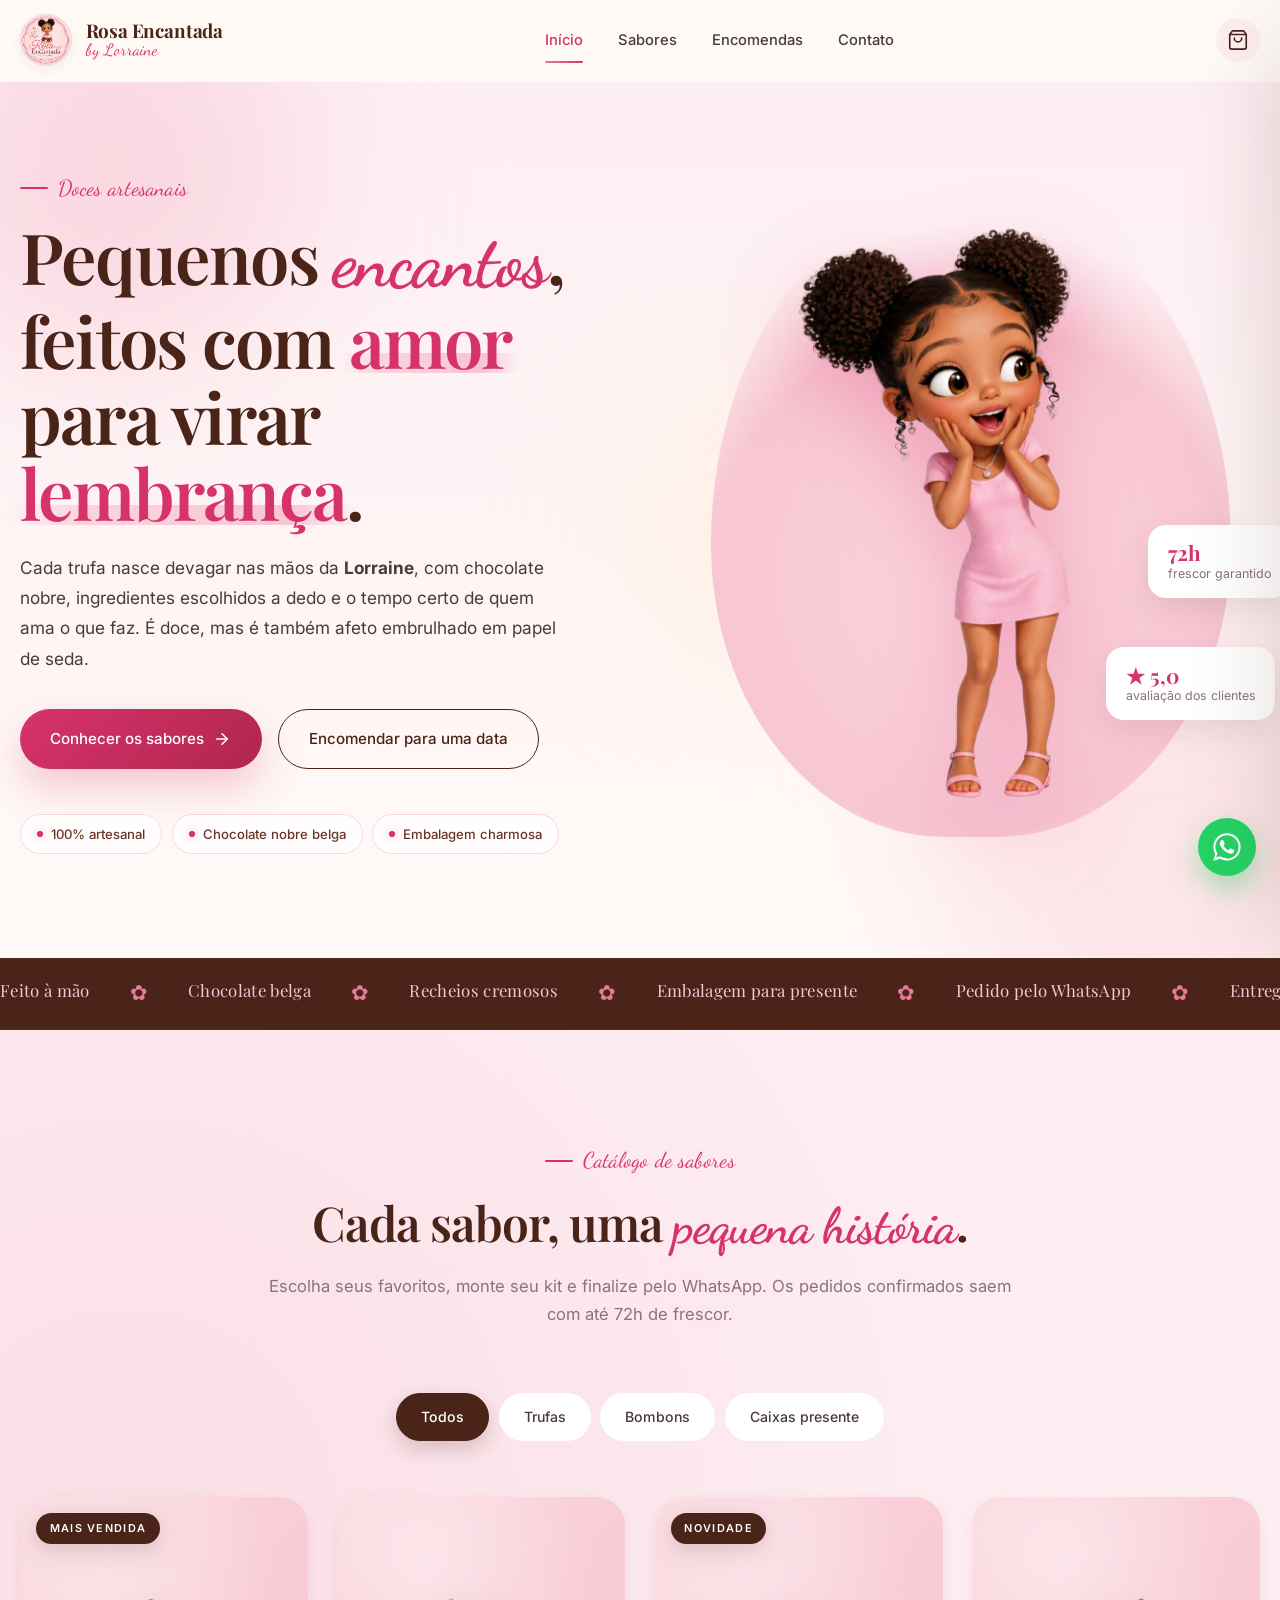
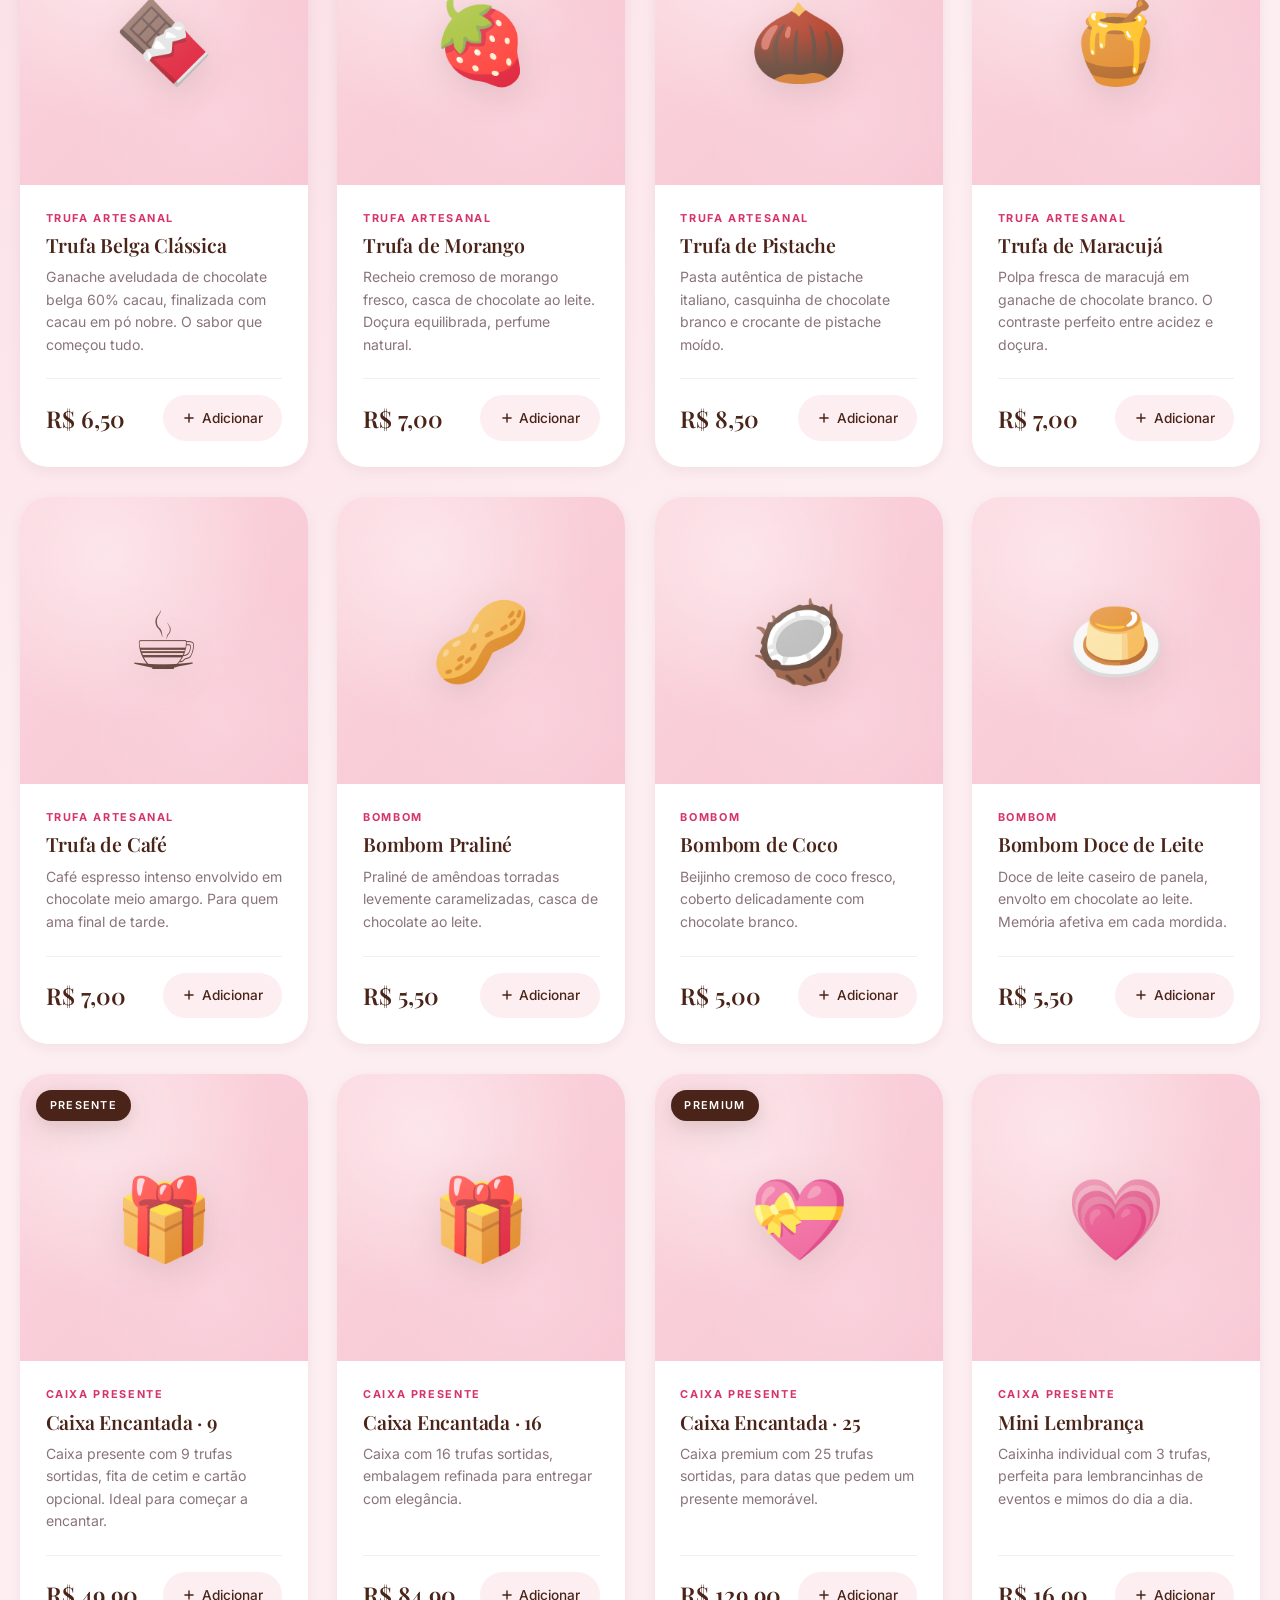
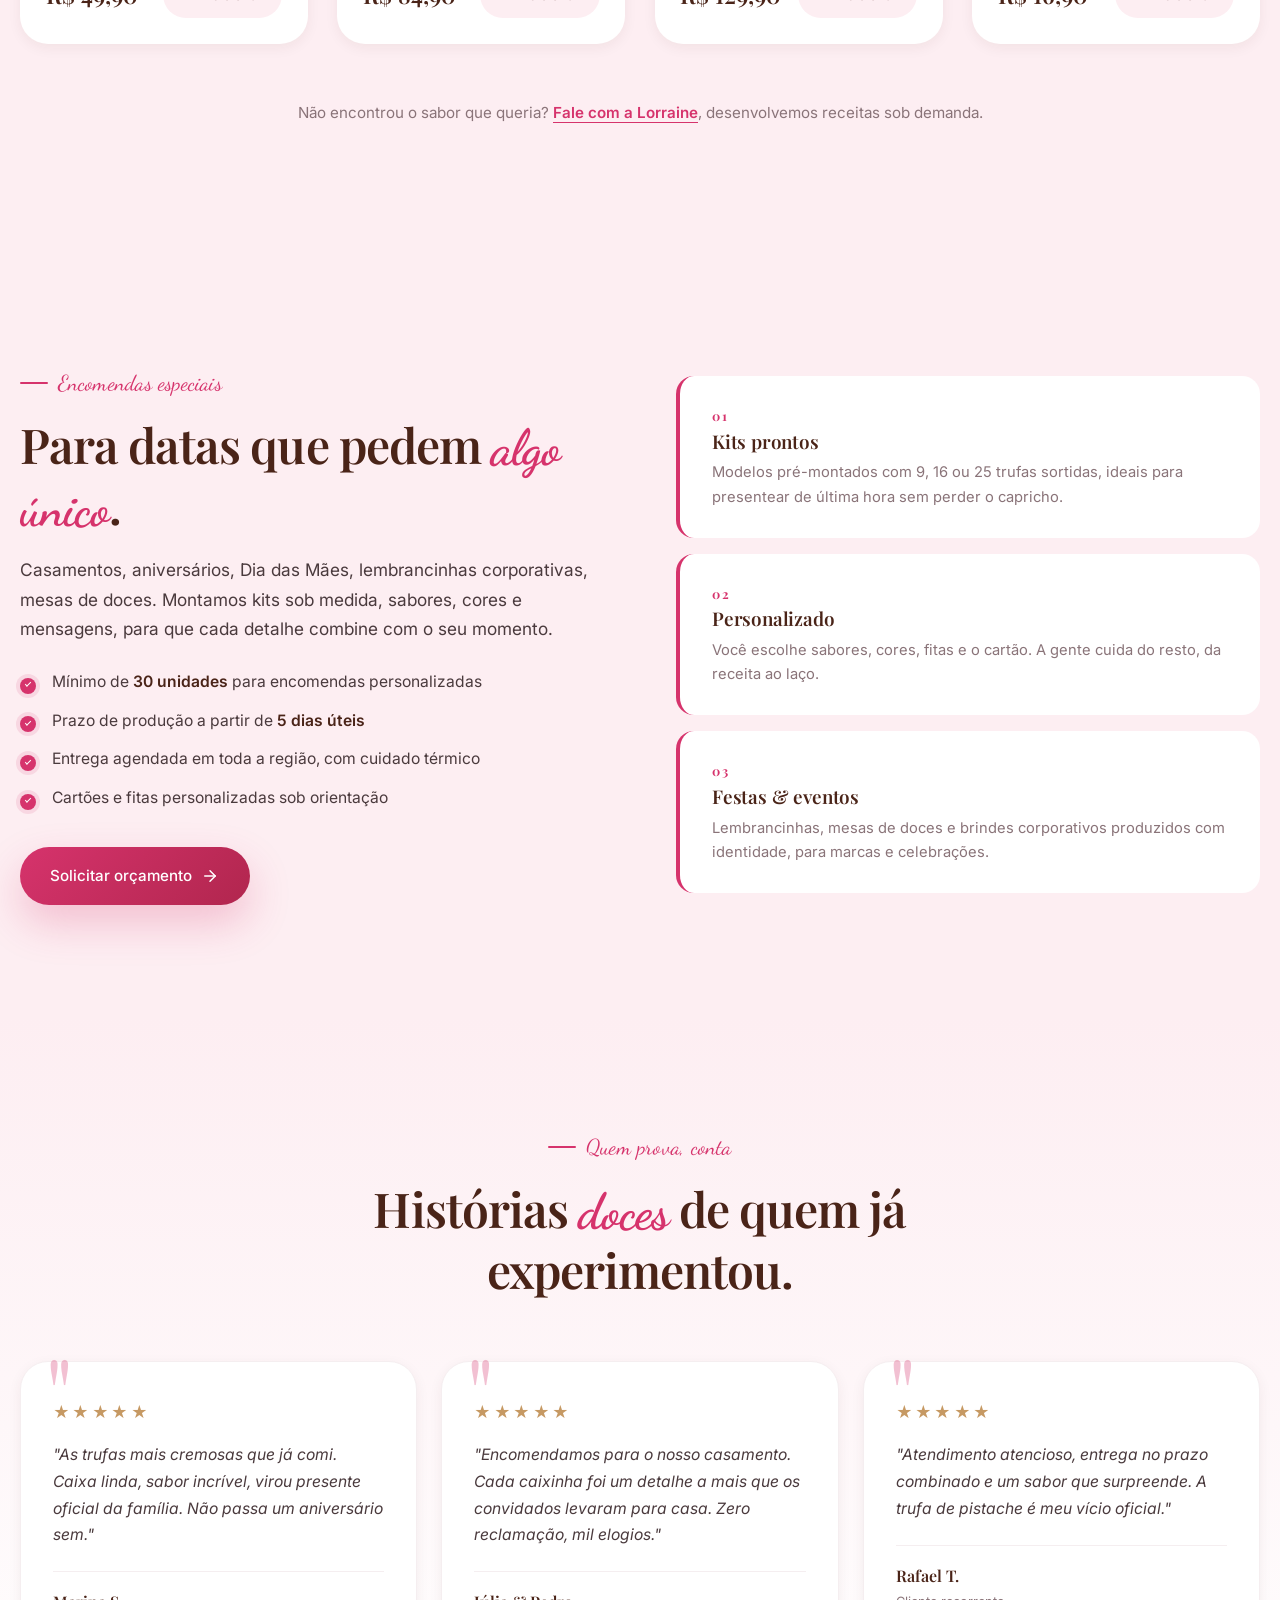
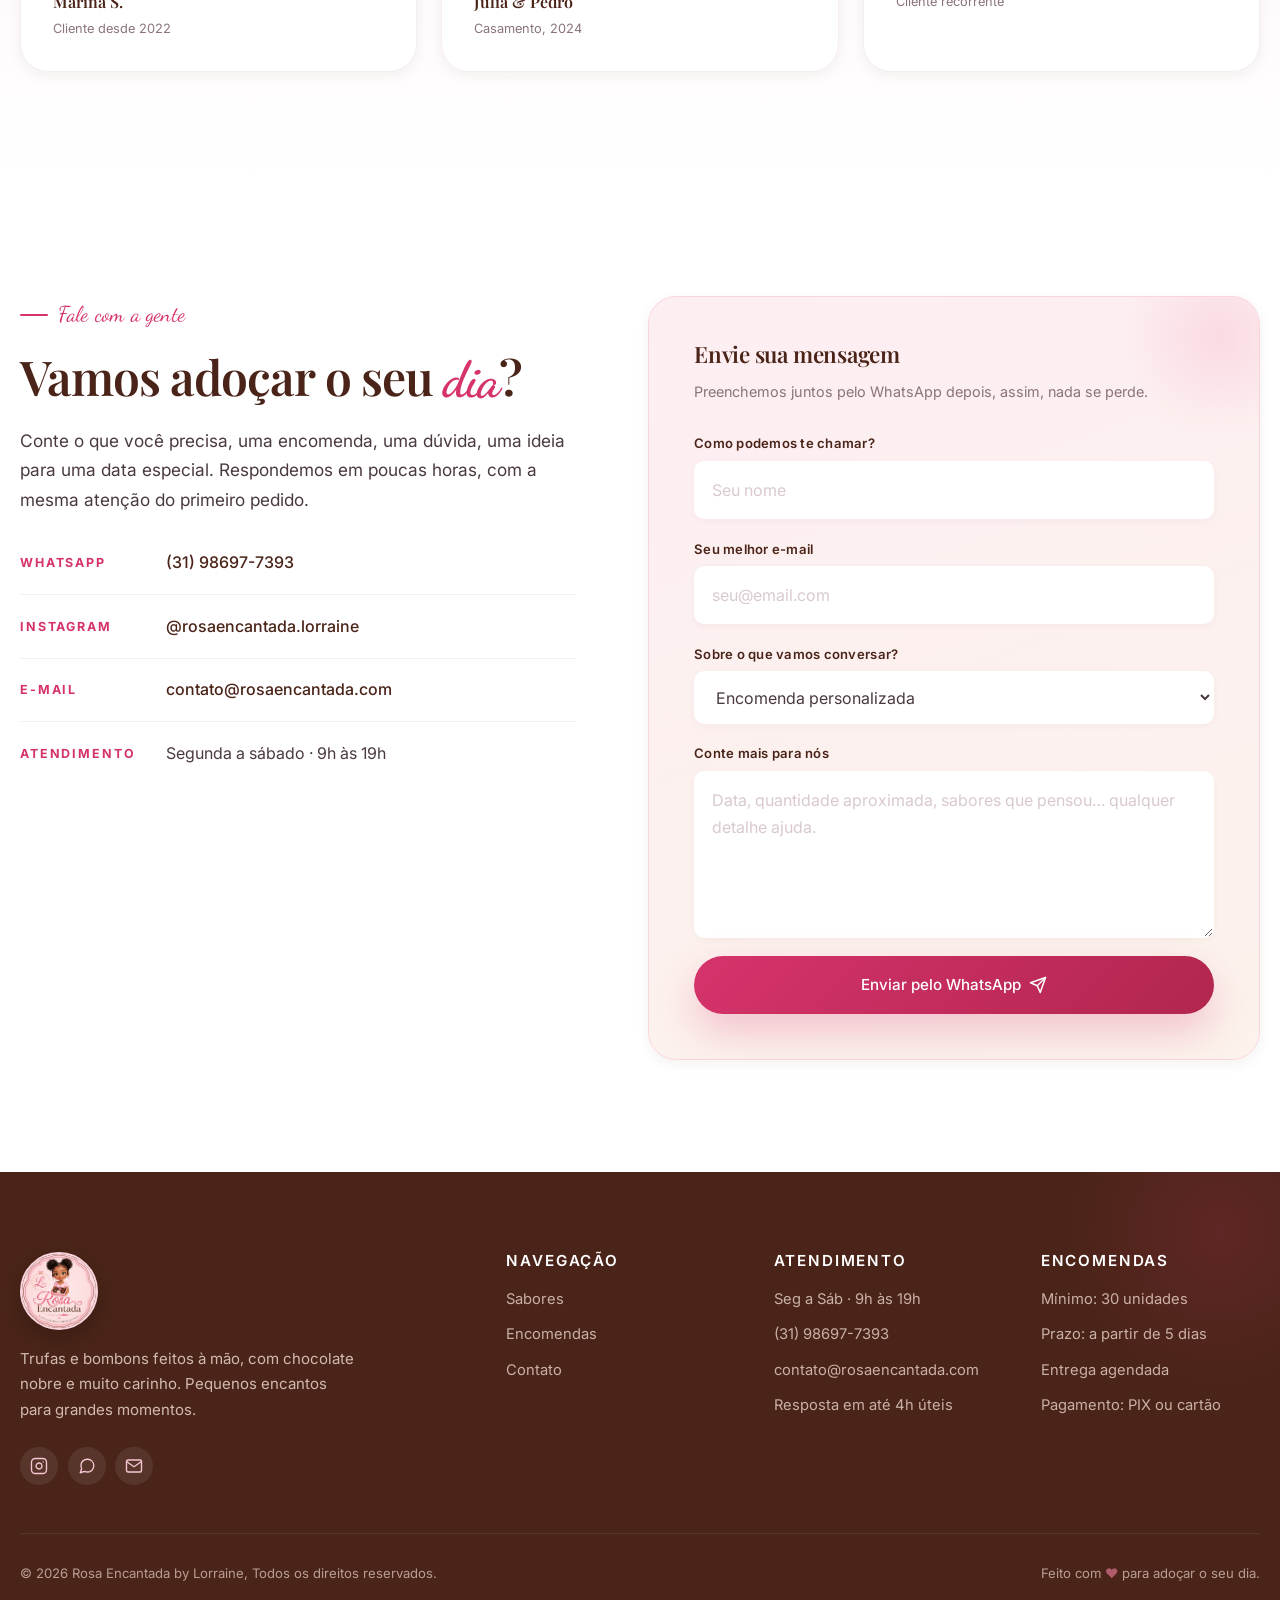
==== commit 3e95cef6: "Merge branch 'feature/remove-sobre-processo' into develop" ====
--- a/index.html
+++ b/index.html
@@ -176,59 +176,6 @@
         ]
       },
       {
-        "@type": "HowTo",
-        "name": "Como nasce uma trufa Rosa Encantada",
-        "description": "O processo artesanal por trás de cada trufa: da escolha do chocolate à embalagem final.",
-        "image": "https://green-hippopotamus-490496.hostingersite.com/assets/social/og-image.jpg",
-        "totalTime": "PT48H",
-        "estimatedCost": {
-          "@type": "MonetaryAmount",
-          "currency": "BRL",
-          "value": "6.50"
-        },
-        "supply": [
-          { "@type": "HowToSupply", "name": "Chocolate belga 60% cacau" },
-          { "@type": "HowToSupply", "name": "Creme de leite fresco" },
-          { "@type": "HowToSupply", "name": "Manteiga sem sal" },
-          { "@type": "HowToSupply", "name": "Cacau em pó nobre" }
-        ],
-        "tool": [
-          { "@type": "HowToTool", "name": "Bowl de inox" },
-          { "@type": "HowToTool", "name": "Espátula de silicone" },
-          { "@type": "HowToTool", "name": "Termômetro culinário" }
-        ],
-        "step": [
-          {
-            "@type": "HowToStep",
-            "position": 1,
-            "name": "Seleção",
-            "text": "Selecionamos chocolate nobre belga, frutas frescas e ingredientes escolhidos um a um. Sem atalhos, sem essências artificiais.",
-            "url": "https://green-hippopotamus-490496.hostingersite.com/#processo"
-          },
-          {
-            "@type": "HowToStep",
-            "position": 2,
-            "name": "Receita",
-            "text": "Ganaches preparadas no ponto, com tempo de descanso e temperatura controlada para textura aveludada.",
-            "url": "https://green-hippopotamus-490496.hostingersite.com/#processo"
-          },
-          {
-            "@type": "HowToStep",
-            "position": 3,
-            "name": "Acabamento",
-            "text": "Cada trufa é finalizada à mão, banho de chocolate, decoração delicada e conferência peça por peça.",
-            "url": "https://green-hippopotamus-490496.hostingersite.com/#processo"
-          },
-          {
-            "@type": "HowToStep",
-            "position": 4,
-            "name": "Embalagem",
-            "text": "Caixas montadas com fitas de cetim, papel de seda e cartão opcional. O presente pronto para emocionar.",
-            "url": "https://green-hippopotamus-490496.hostingersite.com/#processo"
-          }
-        ]
-      },
-      {
         "@type": "Recipe",
         "name": "Trufa Belga Clássica Rosa Encantada",
         "description": "Trufa artesanal de ganache aveludada, feita com chocolate belga 60% cacau e finalizada com cacau em pó nobre.",
@@ -347,9 +294,7 @@
 
       <nav class="nav" id="nav" aria-label="Navegação principal">
         <a href="#hero" class="nav__link">Início</a>
-        <a href="#sobre" class="nav__link">Nossa história</a>
         <a href="#produtos" class="nav__link">Sabores</a>
-        <a href="#processo" class="nav__link">Processo</a>
         <a href="#encomendas" class="nav__link">Encomendas</a>
         <a href="#contato" class="nav__link">Contato</a>
       </nav>
@@ -444,54 +389,6 @@
     </div>
   </div>
 
-  <!-- ============ SOBRE ============ -->
-  <section class="section sobre" id="sobre">
-    <div class="container sobre__grid">
-      <div class="sobre__media">
-        <div class="sobre__media-inner">
-          <img src="assets/img/mascote2.png" alt="Mascote da Rosa Encantada" />
-        </div>
-        <span class="sobre__seal">
-          <span>desde<br/><strong>2020</strong></span>
-        </span>
-      </div>
-      <div class="sobre__content">
-        <span class="eyebrow"><span class="eyebrow__line"></span>Nossa história</span>
-        <h2 class="section__title">Doce é detalhe.<br/><em>Detalhe é afeto.</em></h2>
-        <p class="lead">
-          A Rosa Encantada começou pequena, numa cozinha cheia de panelas, receitas anotadas à mão e a vontade da Lorraine de transformar chocolate em memória.
-        </p>
-        <p>
-          De caixinhas para amigas próximas, viramos referência em trufas autorais para casamentos, aniversários e datas que merecem um doce à altura. A receita do meio do caminho continua a mesma: <strong>tempo, capricho e ingredientes de verdade</strong>.
-        </p>
-
-        <div class="features">
-          <div class="feature">
-            <div class="feature__icon" aria-hidden="true">✿</div>
-            <div>
-              <h3>Receitas autorais</h3>
-              <p>Combinações testadas dezenas de vezes até chegarem ao ponto exato, equilíbrio entre doçura, textura e perfume.</p>
-            </div>
-          </div>
-          <div class="feature">
-            <div class="feature__icon" aria-hidden="true">❤</div>
-            <div>
-              <h3>Produção em pequenos lotes</h3>
-              <p>Tudo é feito à mão, em quantidades pequenas, para garantir frescor, padronização e cuidado em cada unidade.</p>
-            </div>
-          </div>
-          <div class="feature">
-            <div class="feature__icon" aria-hidden="true">✦</div>
-            <div>
-              <h3>Pronto para presentear</h3>
-              <p>Embalagens delicadas, fitas de cetim e cartões opcionais, porque a primeira mordida começa no olhar.</p>
-            </div>
-          </div>
-        </div>
-      </div>
-    </div>
-  </section>
-
   <!-- ============ PRODUTOS ============ -->
   <section class="section produtos" id="produtos">
     <div class="container">
@@ -513,40 +410,6 @@
       <p class="produtos__note">
         Não encontrou o sabor que queria? <a href="#contato">Fale com a Lorraine</a>, desenvolvemos receitas sob demanda.
       </p>
-    </div>
-  </section>
-
-  <!-- ============ PROCESSO ============ -->
-  <section class="section processo" id="processo">
-    <div class="container">
-      <div class="section__head">
-        <span class="eyebrow"><span class="eyebrow__line"></span>Como nasce uma trufa</span>
-        <h2 class="section__title">Quatro passos, um <em>cuidado só</em>.</h2>
-        <p class="section__sub">Da escolha do chocolate até o laço da caixa, nada na Rosa Encantada acontece com pressa.</p>
-      </div>
-
-      <ol class="steps">
-        <li class="step">
-          <span class="step__num">01</span>
-          <h3>Seleção</h3>
-          <p>Chocolate nobre belga, frutas frescas e ingredientes escolhidos um a um. Sem atalhos, sem essências artificiais.</p>
-        </li>
-        <li class="step">
-          <span class="step__num">02</span>
-          <h3>Receita</h3>
-          <p>Ganaches preparadas no ponto, com tempo de descanso e temperatura controlada para textura aveludada.</p>
-        </li>
-        <li class="step">
-          <span class="step__num">03</span>
-          <h3>Acabamento</h3>
-          <p>Cada trufa é finalizada à mão, banho de chocolate, decoração delicada e conferência peça por peça.</p>
-        </li>
-        <li class="step">
-          <span class="step__num">04</span>
-          <h3>Embalagem</h3>
-          <p>Caixas montadas com fitas de cetim, papel de seda e cartão opcional. O presente pronto para emocionar.</p>
-        </li>
-      </ol>
     </div>
   </section>
 
@@ -712,9 +575,7 @@
       <div class="footer__col">
         <h4>Navegação</h4>
         <ul>
-          <li><a href="#sobre">Nossa história</a></li>
           <li><a href="#produtos">Sabores</a></li>
-          <li><a href="#processo">Processo</a></li>
           <li><a href="#encomendas">Encomendas</a></li>
           <li><a href="#contato">Contato</a></li>
         </ul>
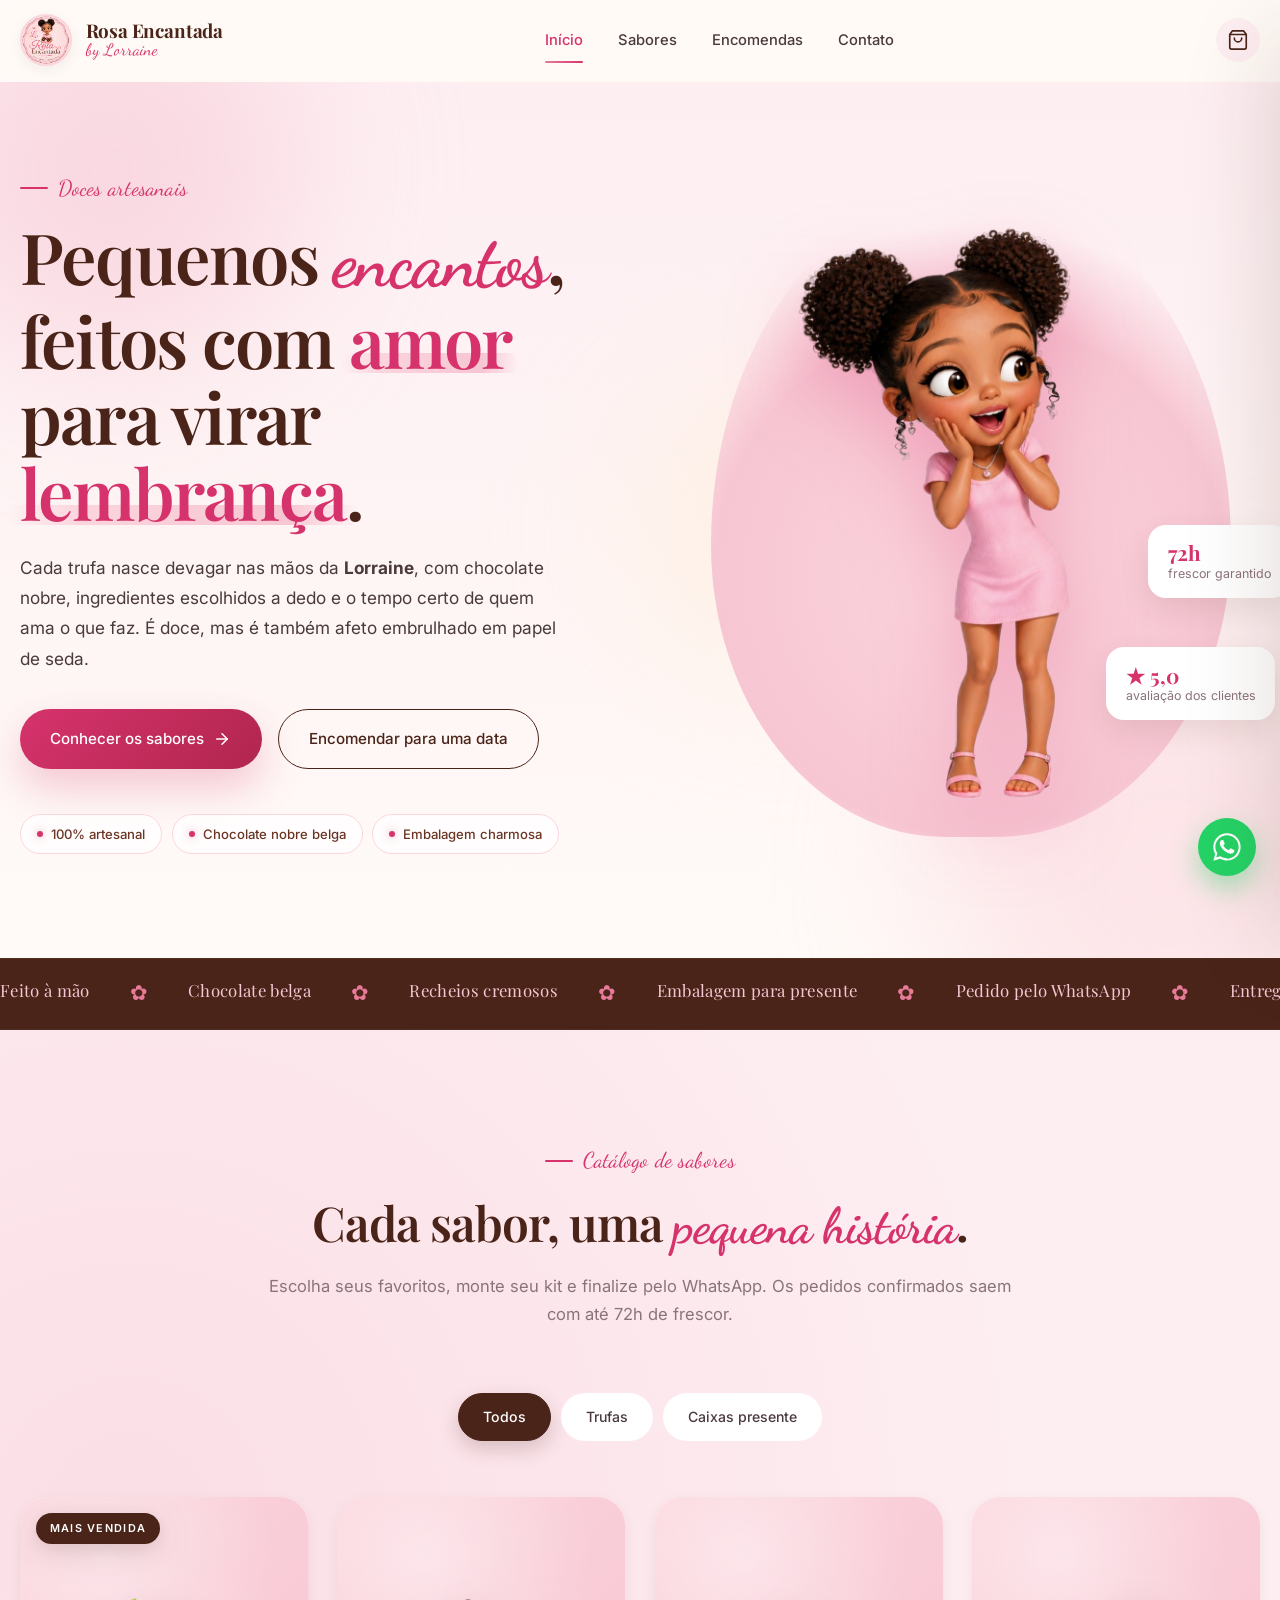
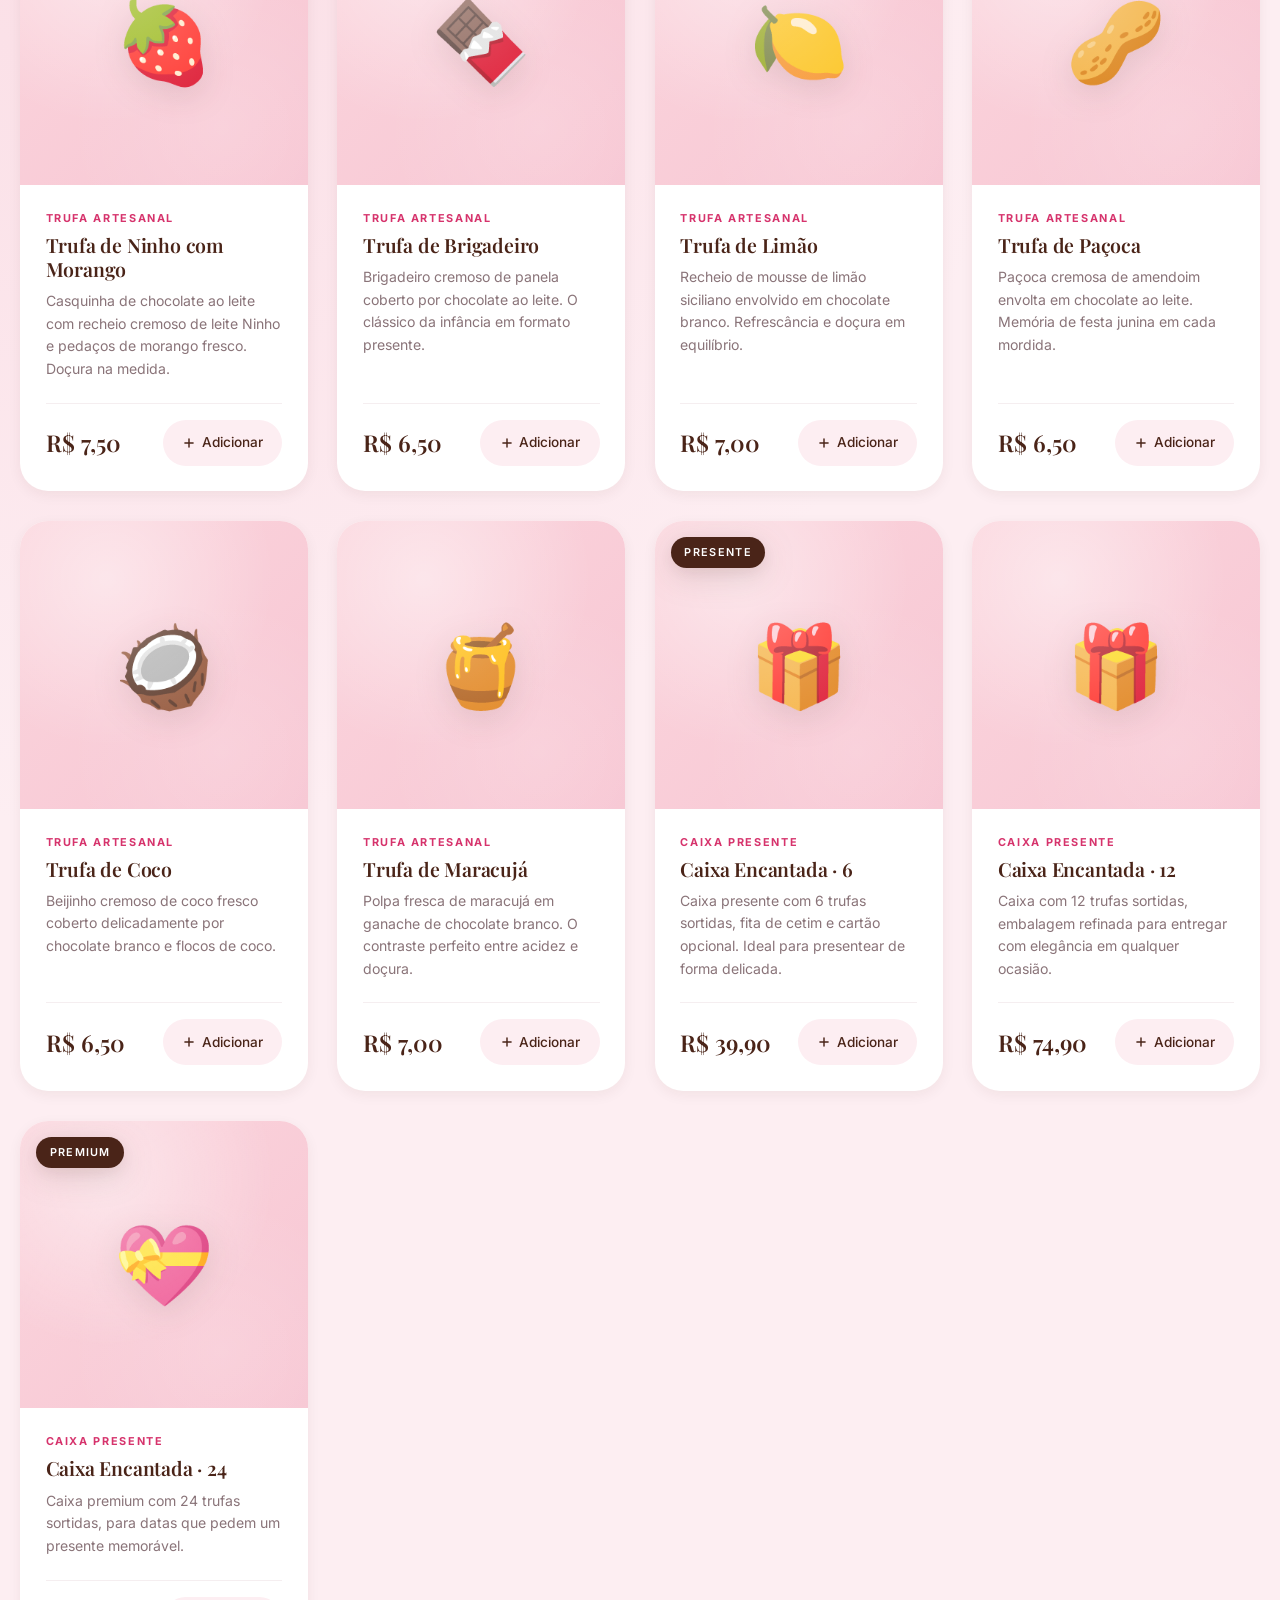
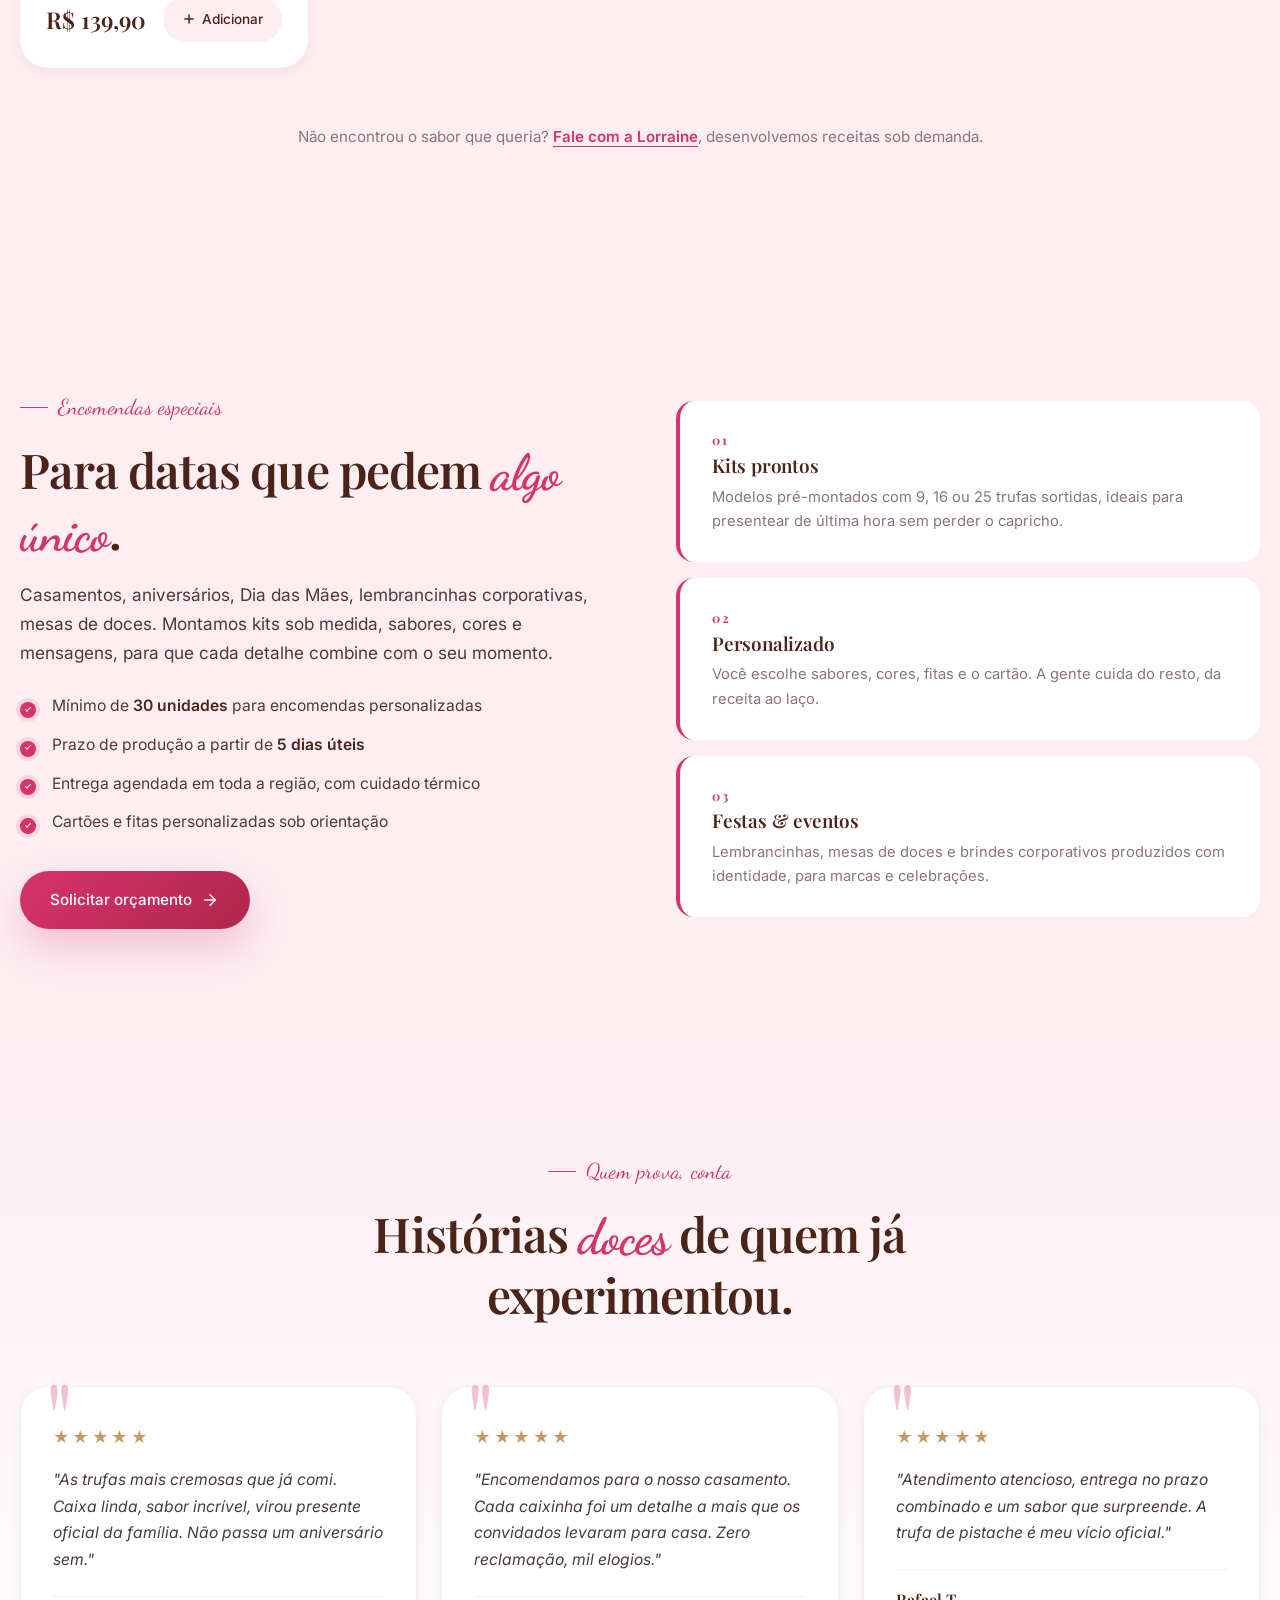
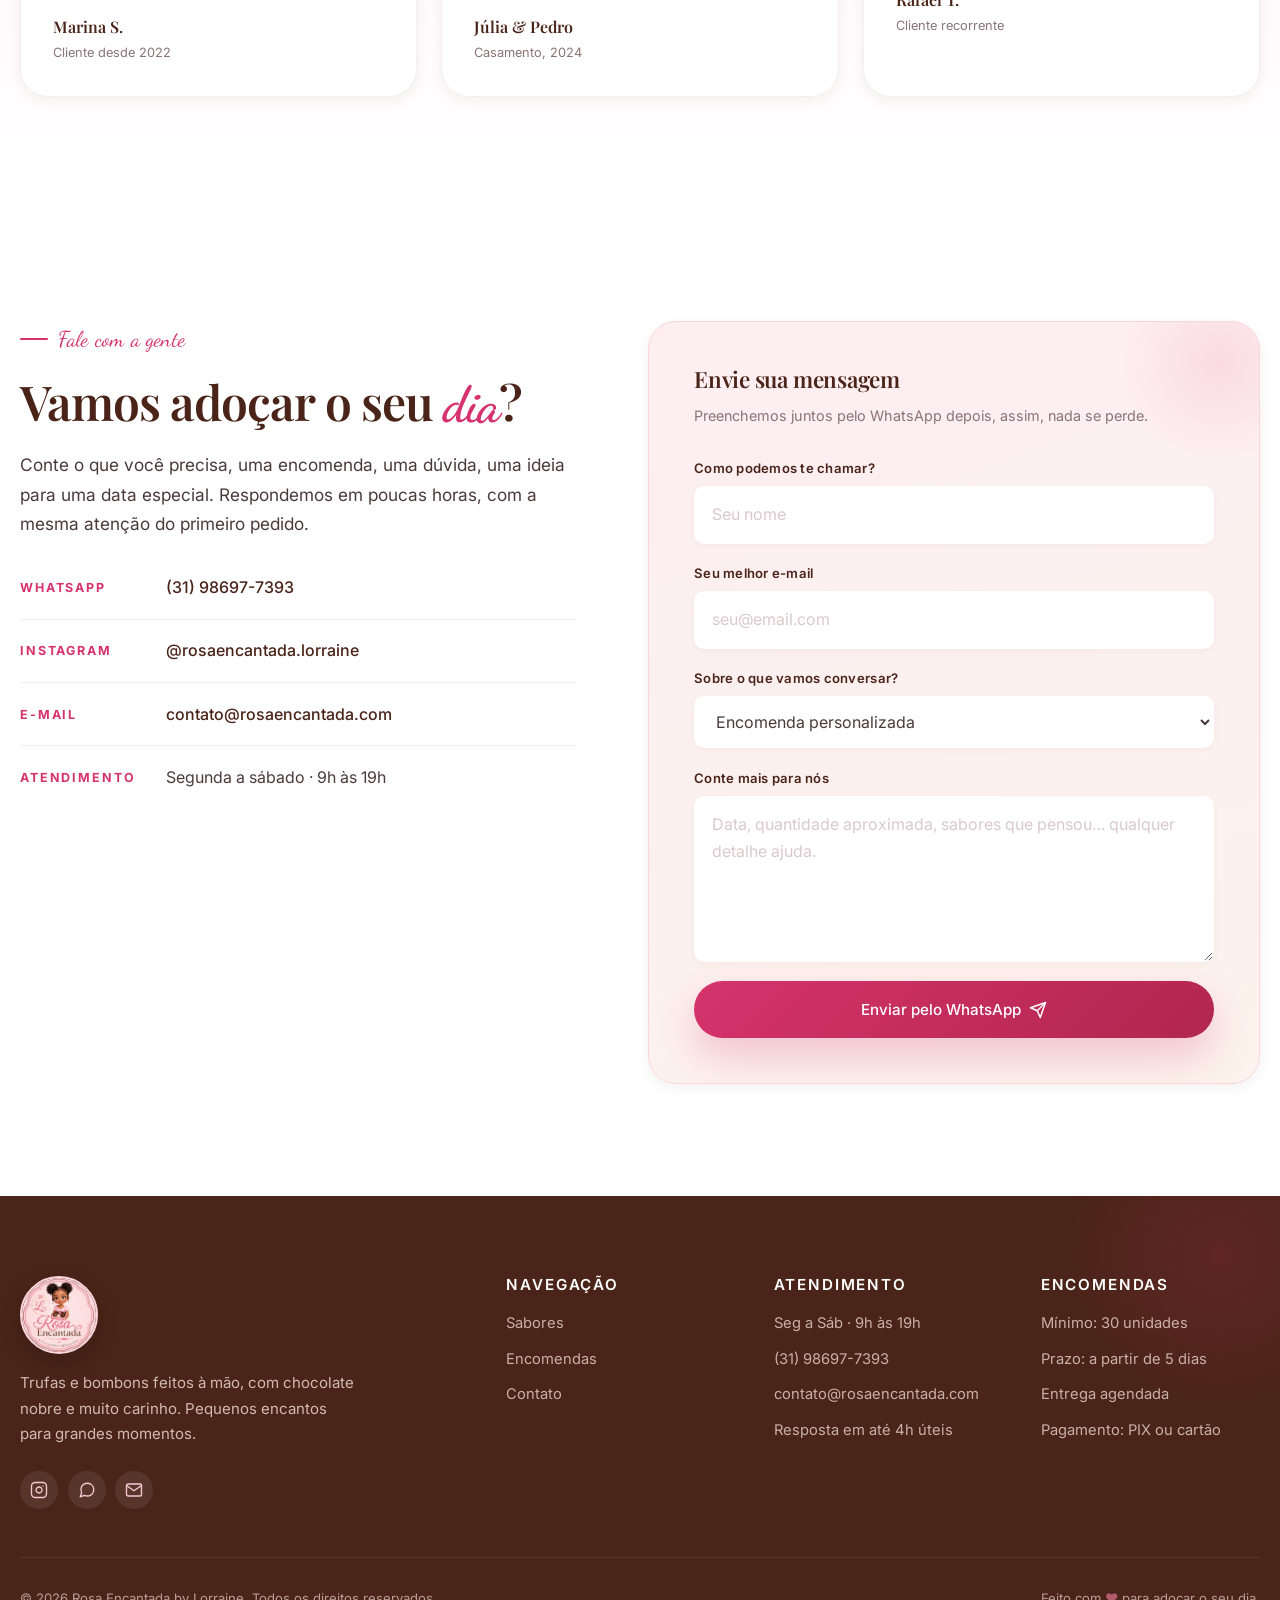
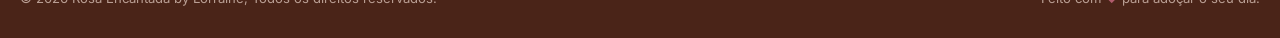
==== commit bd0a8e96: "Merge branch 'feature/catalog-trufas-caixas' into develop" ====
--- a/index.html
+++ b/index.html
@@ -401,7 +401,6 @@
       <div class="filters" role="tablist" aria-label="Filtrar por categoria">
         <button class="filter is-active" data-filter="all">Todos</button>
         <button class="filter" data-filter="trufa">Trufas</button>
-        <button class="filter" data-filter="bombom">Bombons</button>
         <button class="filter" data-filter="caixa">Caixas presente</button>
       </div>
 
--- a/assets/css/styles.css
+++ b/assets/css/styles.css
@@ -762,6 +762,17 @@
   background:
     radial-gradient(circle at 30% 20%, rgba(255,255,255,.45), transparent 55%),
     radial-gradient(circle at 70% 80%, rgba(255,255,255,.15), transparent 50%);
+  pointer-events: none;
+}
+.product__photo {
+  position: absolute; inset: 0;
+  width: 100%; height: 100%;
+  object-fit: cover;
+  transition: transform var(--t-med);
+  z-index: 1;
+}
+.product:hover .product__photo {
+  transform: scale(1.06);
 }
 .product__badge {
   position: absolute; top: 1rem; left: 1rem;
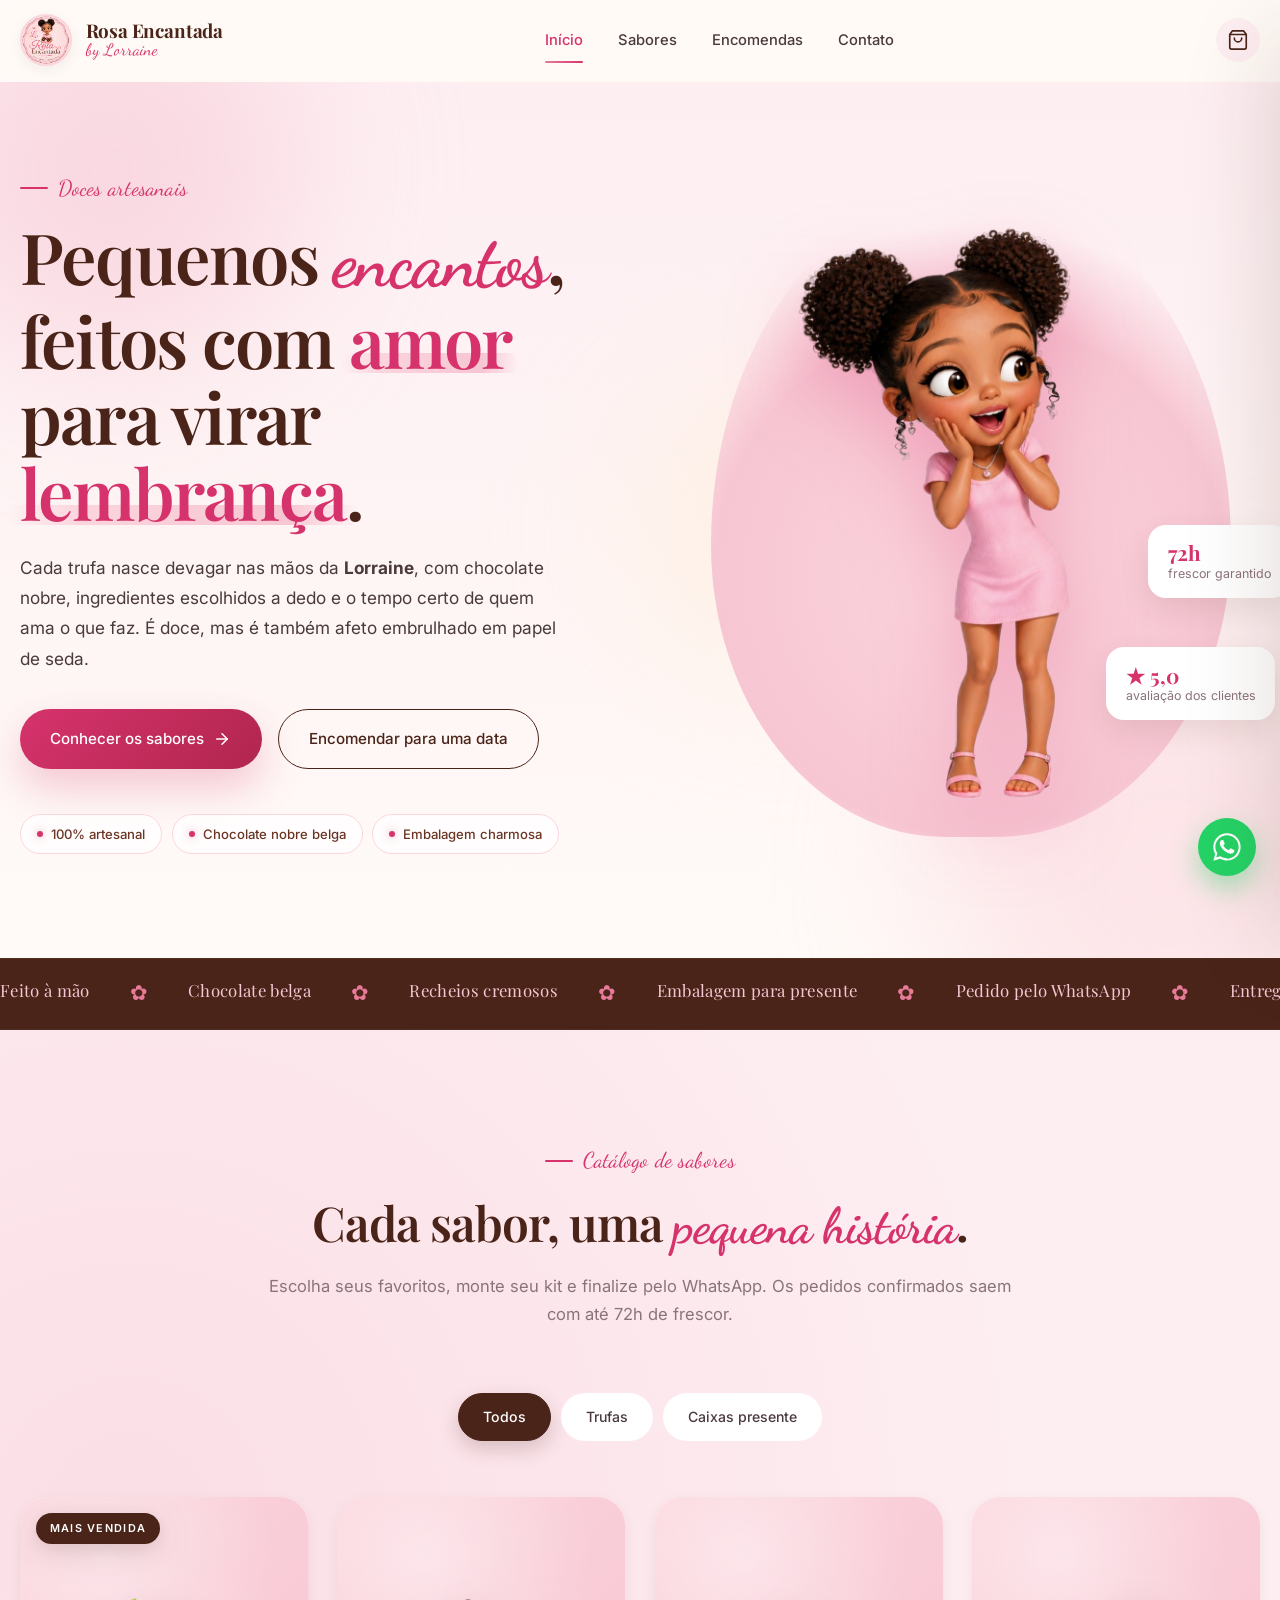
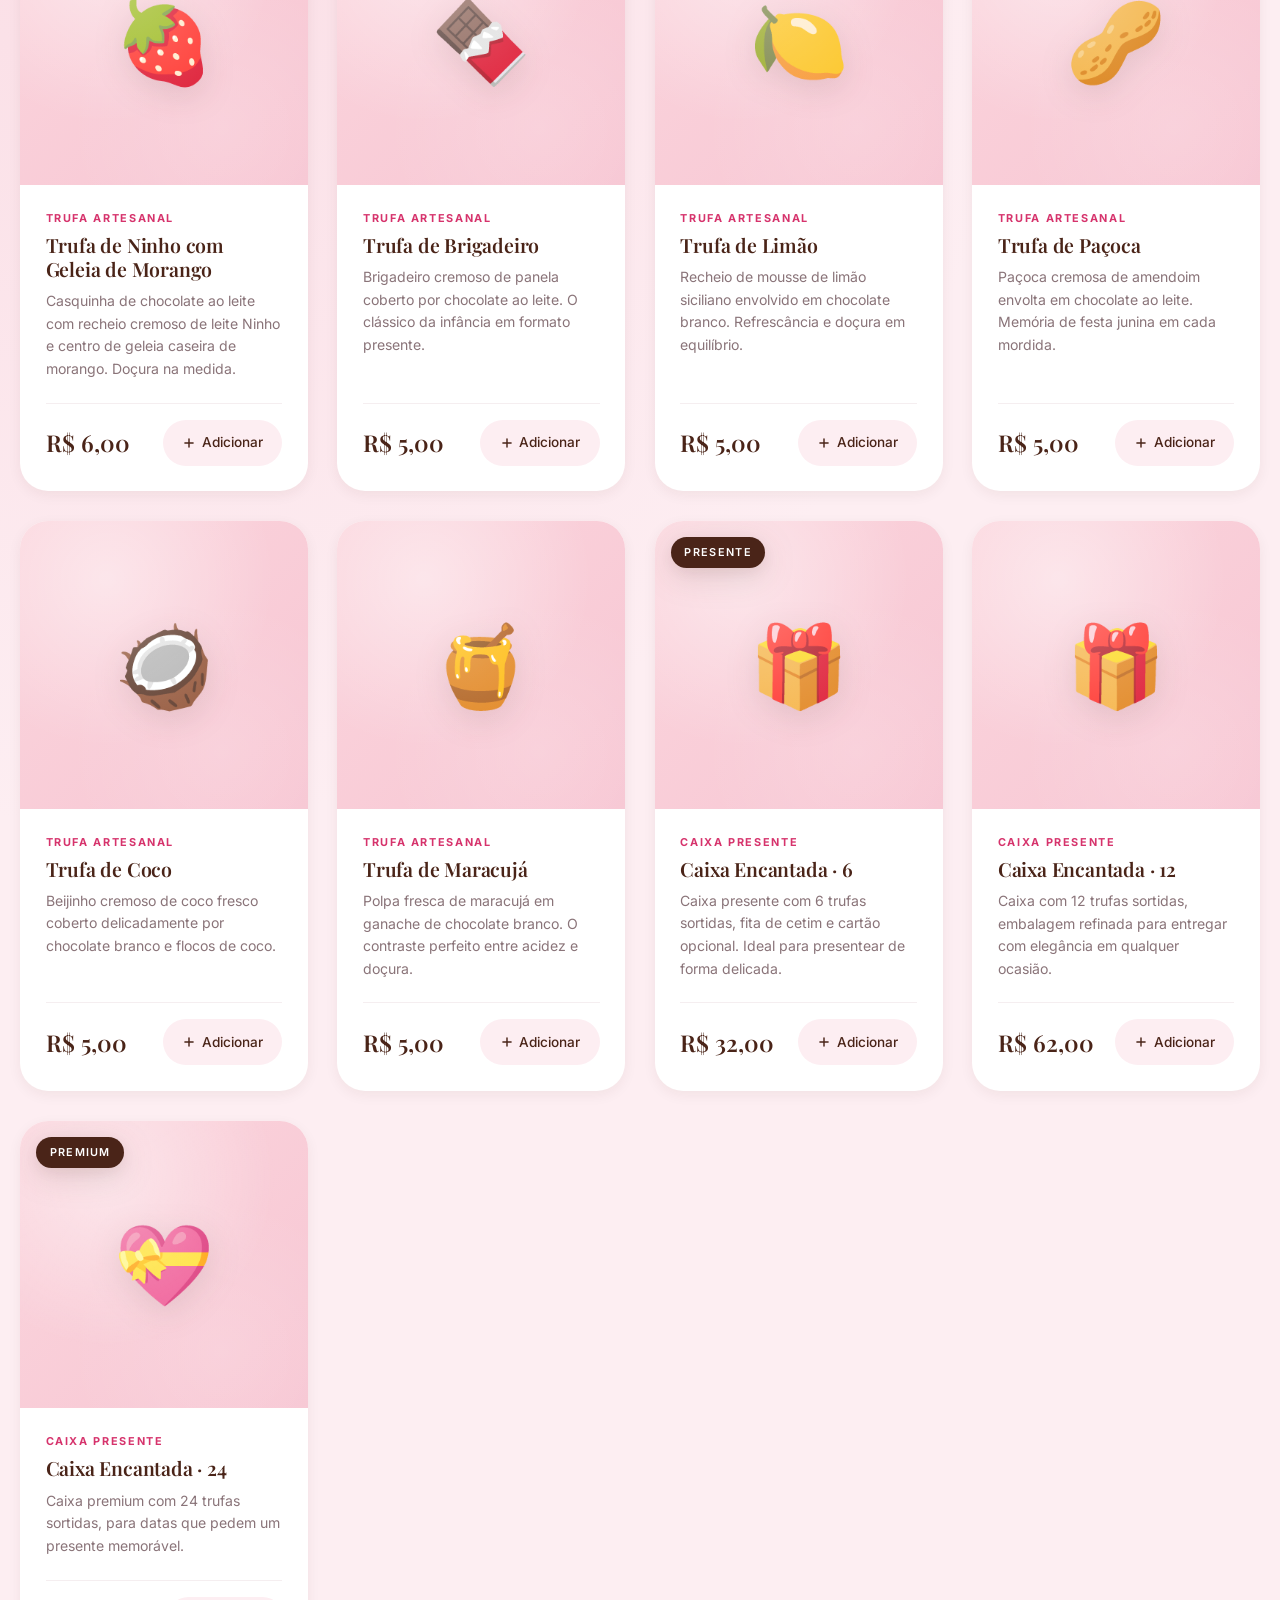
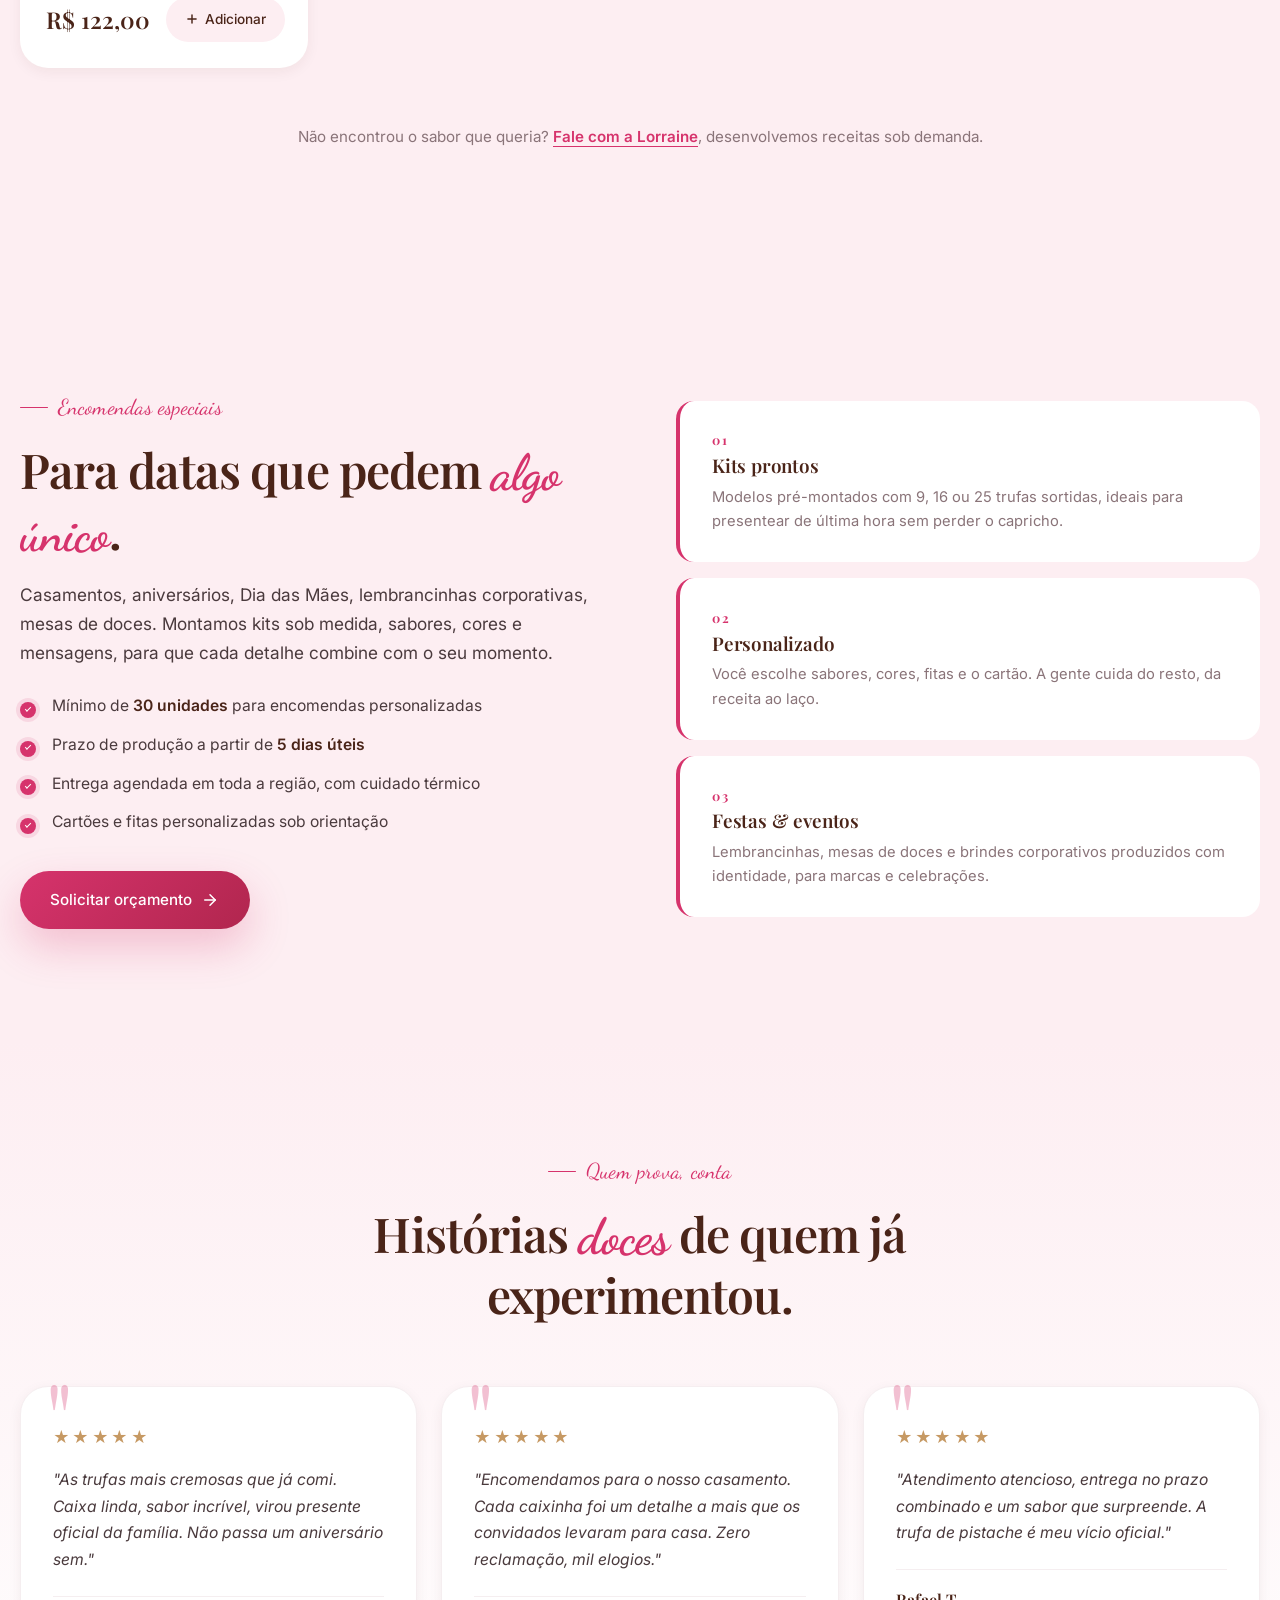
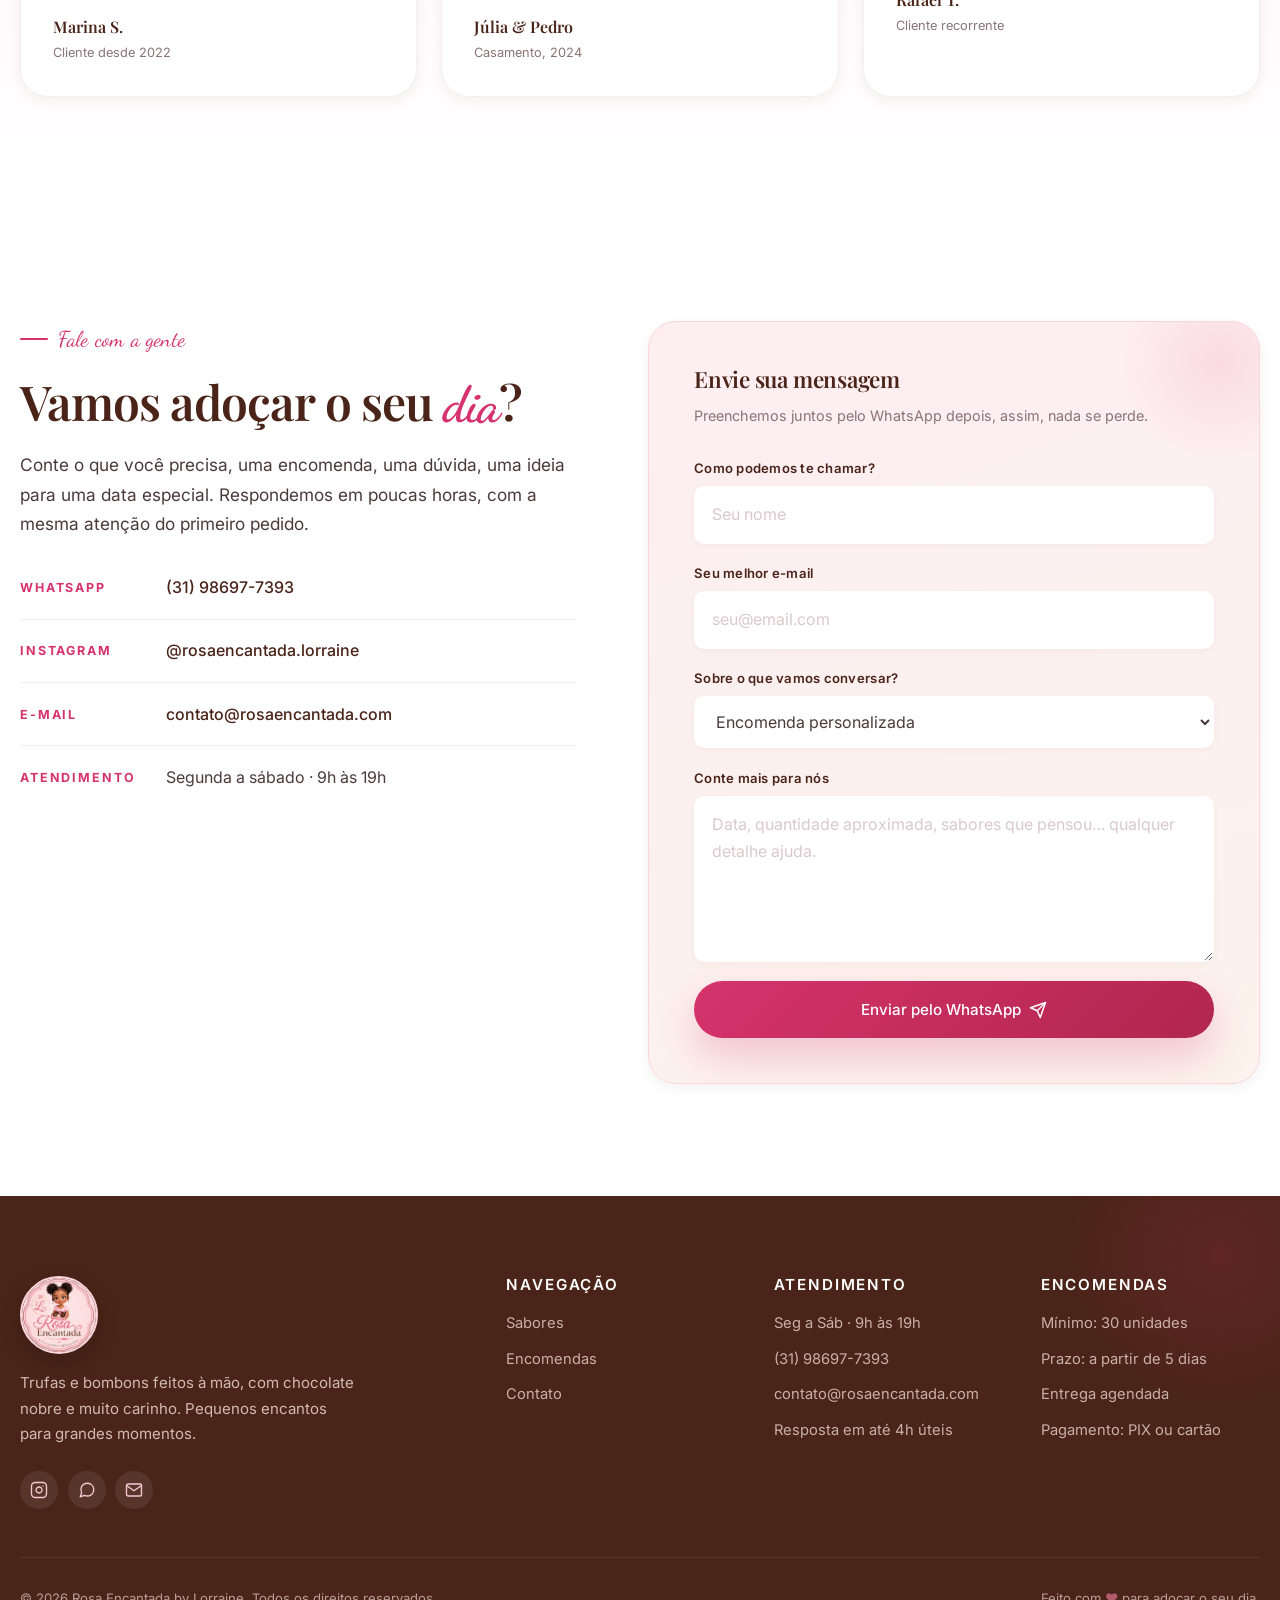
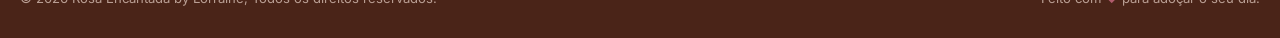
==== commit 4ad47c3a: "Merge branch 'feature/catalog-pricing-and-photos' into develop" ====
--- a/index.html
+++ b/index.html
@@ -115,7 +115,7 @@
         "url": "https://green-hippopotamus-490496.hostingersite.com/",
         "telephone": "+5531986977393",
         "email": "contato@rosaencantada.com",
-        "priceRange": "R$ 5 a R$ 130",
+        "priceRange": "R$ 5 a R$ 122",
         "currenciesAccepted": "BRL",
         "paymentAccepted": "PIX, Cartão de Crédito, Cartão de Débito",
         "address": {
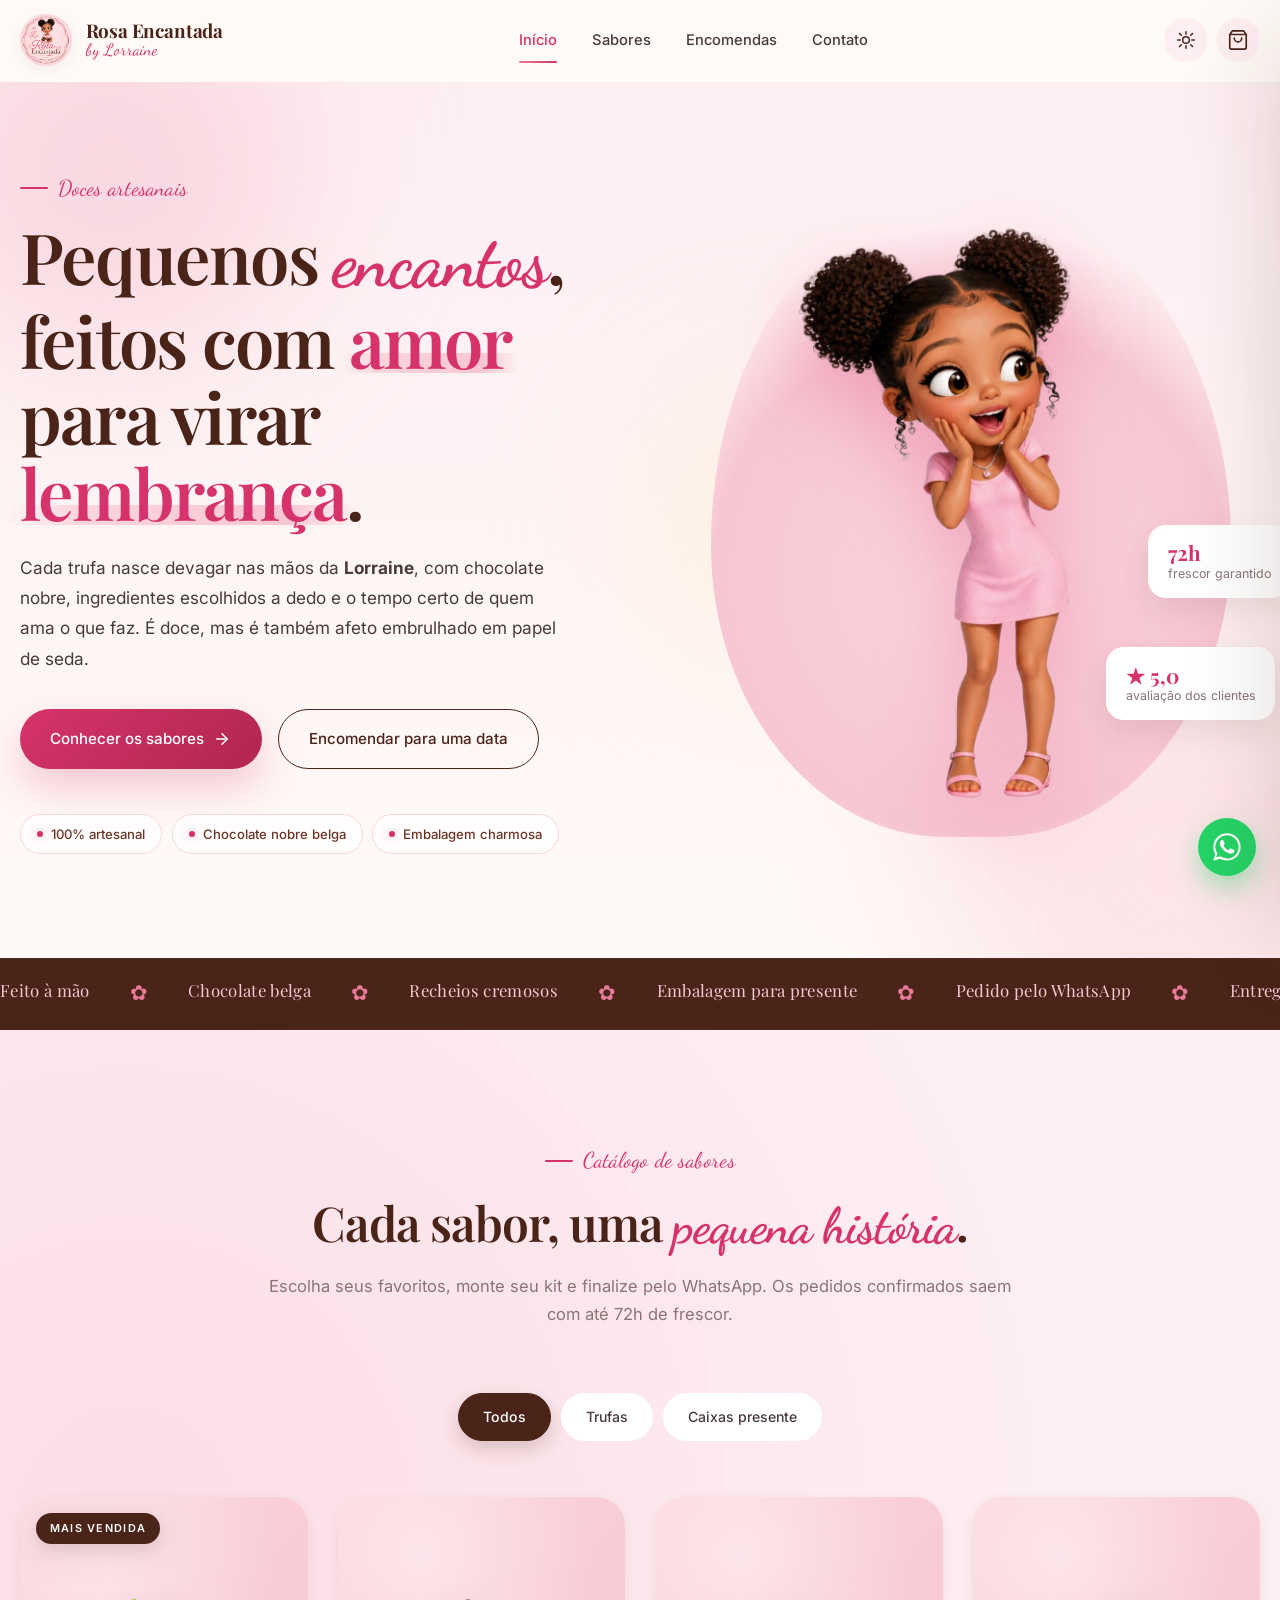
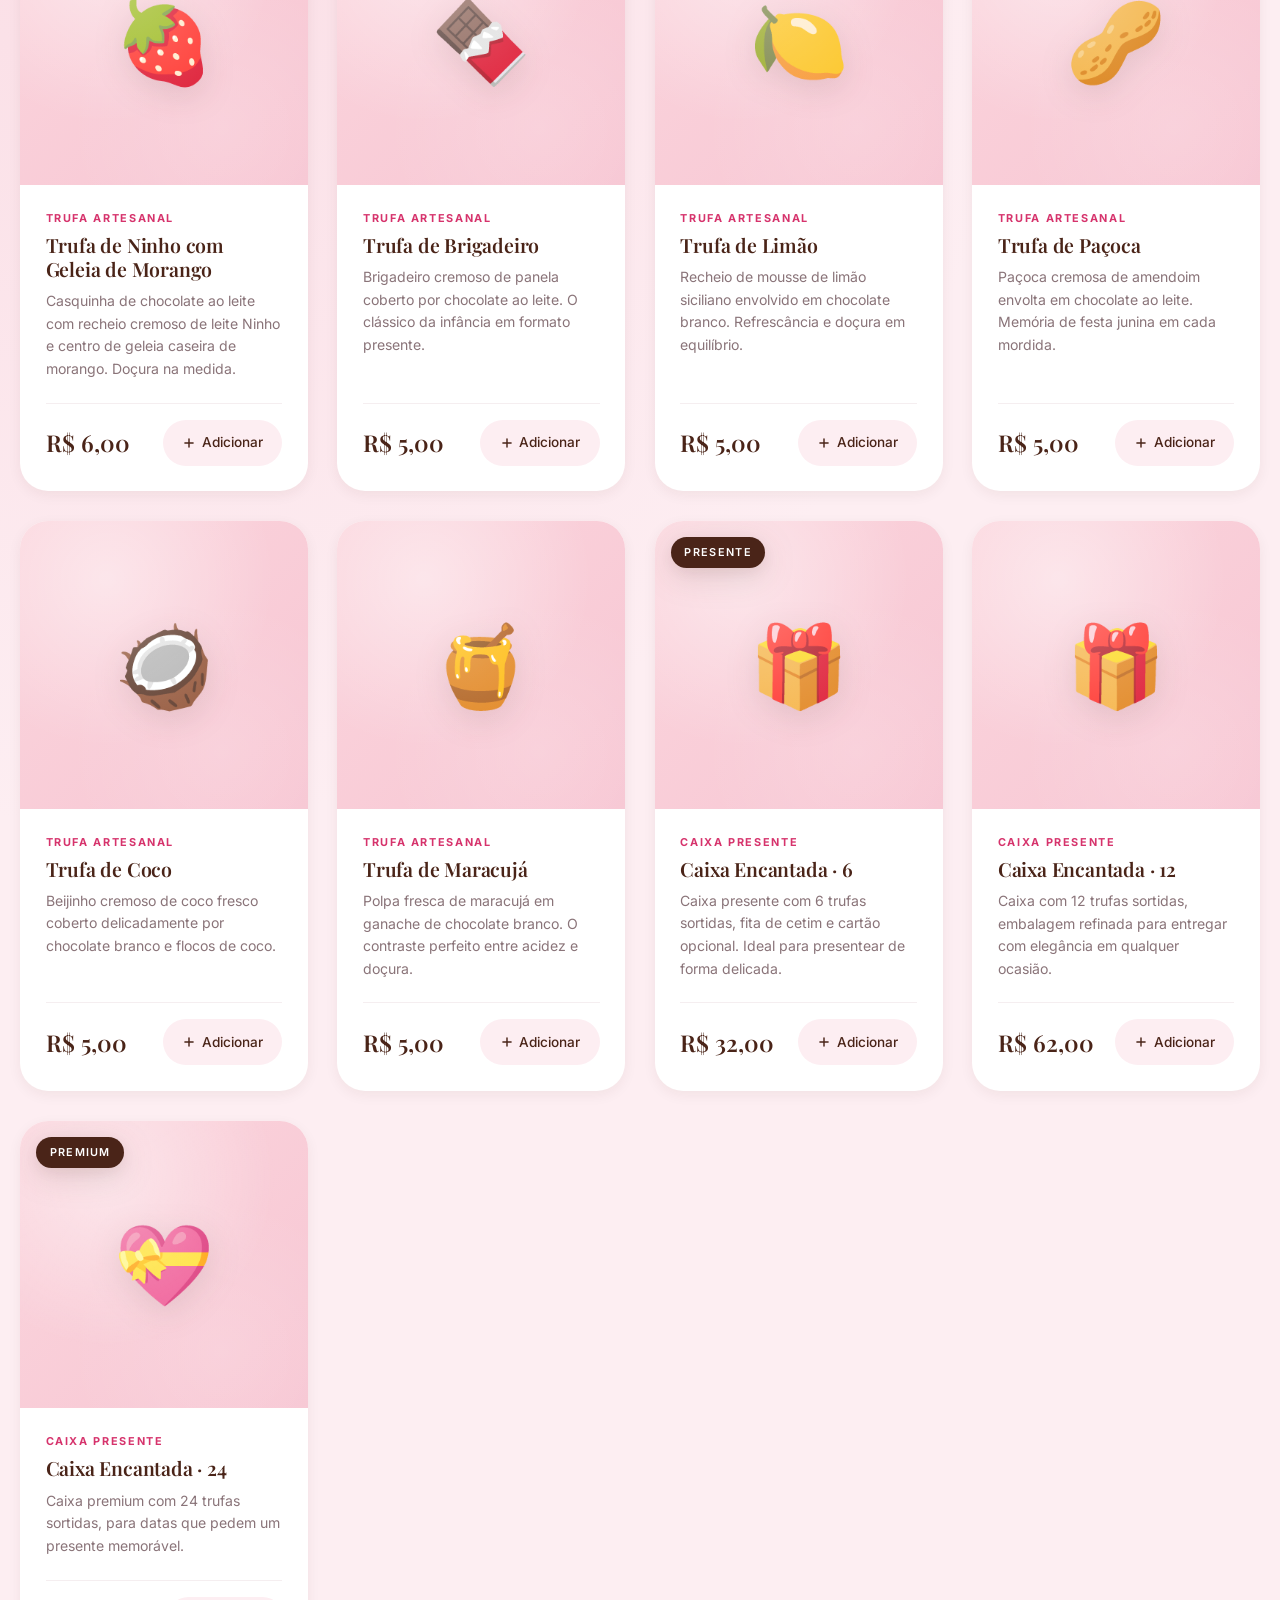
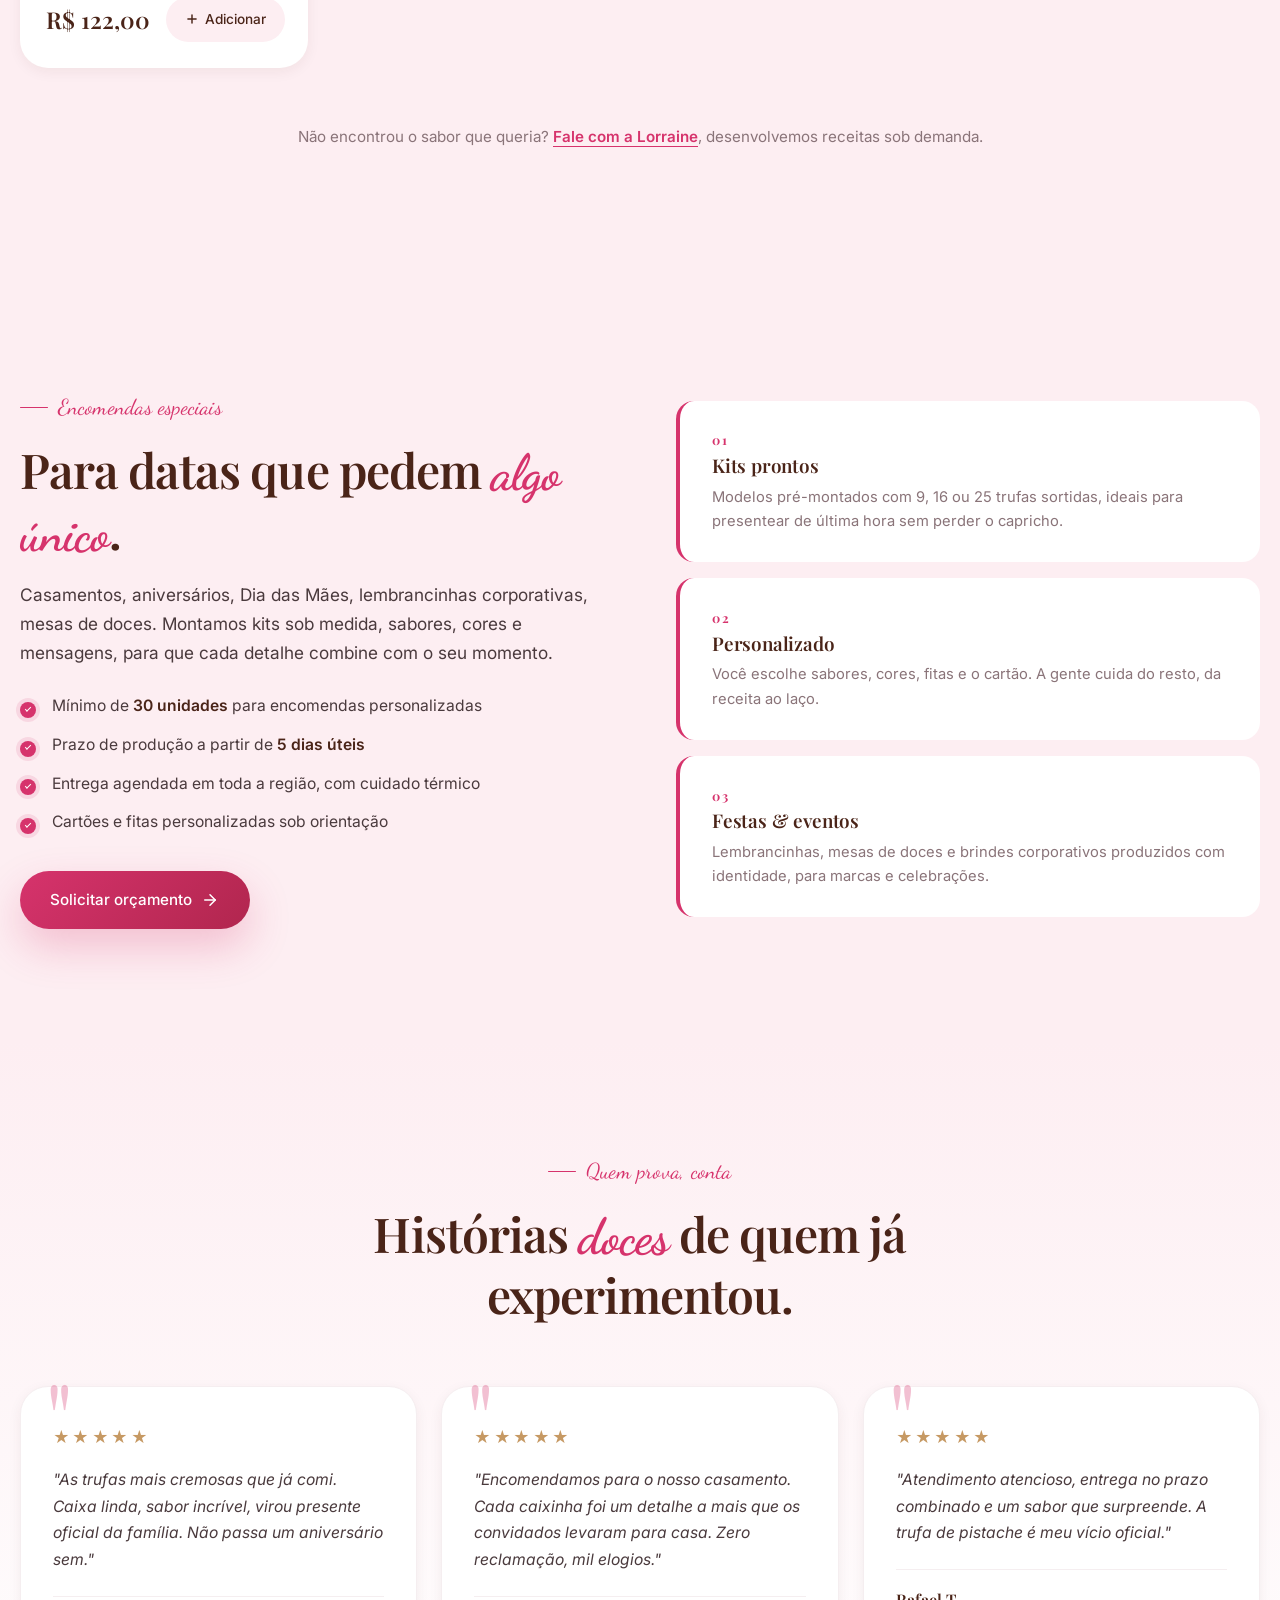
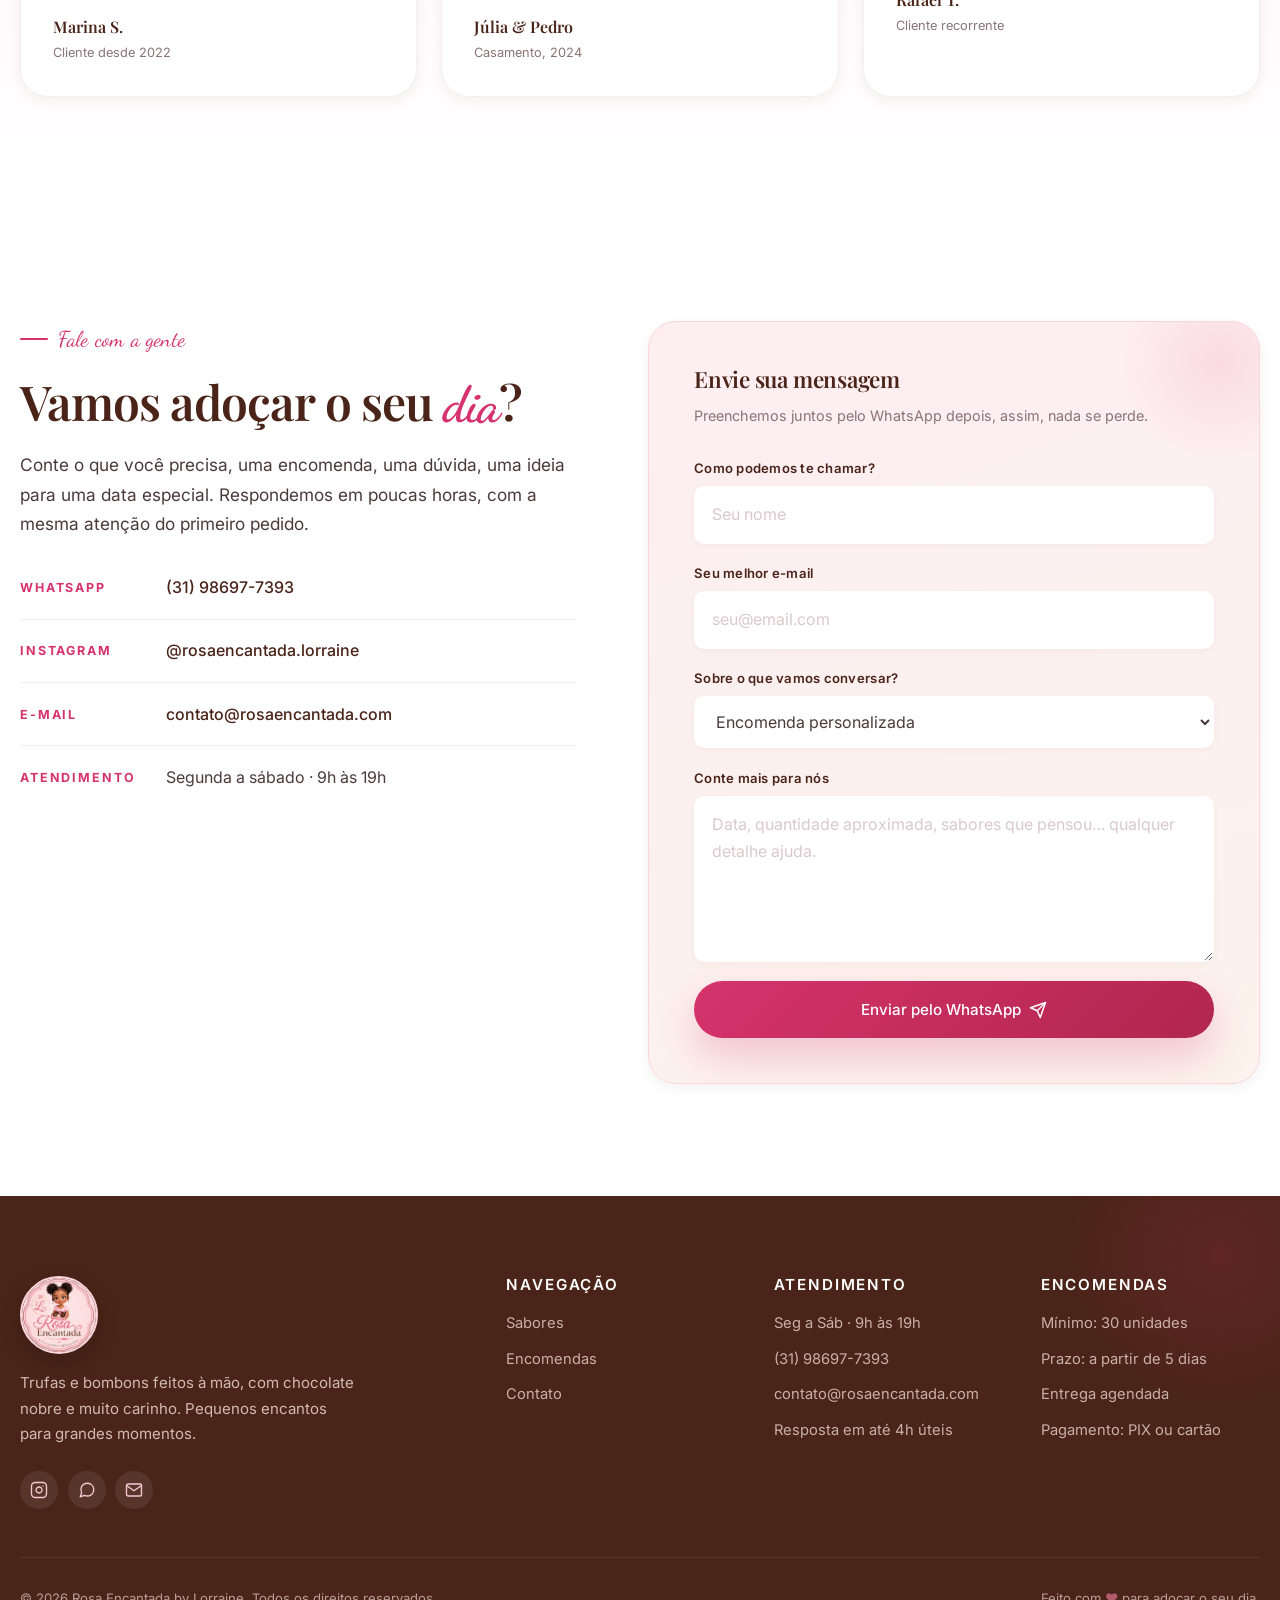
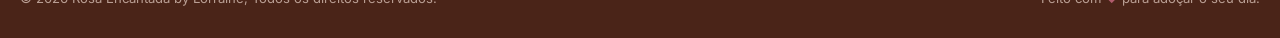
==== commit b1edcdc9: "feat(theme): adicionar toggle claro/escuro no header - Botão circular no header__actions com ícones " ====
--- a/index.html
+++ b/index.html
@@ -69,6 +69,18 @@
 
   <link href="https://fonts.googleapis.com/css2?family=Dancing+Script:wght@600;700&family=Cormorant+Garamond:wght@500;600;700&family=Playfair+Display:wght@500;600;700&family=Inter:wght@300;400;500;600&display=swap" rel="stylesheet" />
   <link rel="stylesheet" href="assets/css/styles.css" />
+
+  <script>
+    /* Tema (no-flash): aplicar antes do paint */
+    (function() {
+      try {
+        var saved = localStorage.getItem('rosa-theme');
+        var prefersDark = window.matchMedia('(prefers-color-scheme: dark)').matches;
+        var theme = saved || (prefersDark ? 'dark' : 'light');
+        document.documentElement.setAttribute('data-theme', theme);
+      } catch (e) {}
+    })();
+  </script>
 
   <!-- ============ DADOS ESTRUTURADOS (JSON-LD) ============ -->
   <script type="application/ld+json">
@@ -300,6 +312,22 @@
       </nav>
 
       <div class="header__actions">
+        <button class="theme-toggle" id="themeToggle" aria-label="Alternar tema claro/escuro" title="Alternar tema">
+          <svg class="theme-toggle__sun" viewBox="0 0 24 24" width="20" height="20" fill="none" stroke="currentColor" stroke-width="1.8" stroke-linecap="round" stroke-linejoin="round" aria-hidden="true">
+            <circle cx="12" cy="12" r="4"/>
+            <line x1="12" y1="2" x2="12" y2="5"/>
+            <line x1="12" y1="19" x2="12" y2="22"/>
+            <line x1="4.22" y1="4.22" x2="6.34" y2="6.34"/>
+            <line x1="17.66" y1="17.66" x2="19.78" y2="19.78"/>
+            <line x1="2" y1="12" x2="5" y2="12"/>
+            <line x1="19" y1="12" x2="22" y2="12"/>
+            <line x1="4.22" y1="19.78" x2="6.34" y2="17.66"/>
+            <line x1="17.66" y1="6.34" x2="19.78" y2="4.22"/>
+          </svg>
+          <svg class="theme-toggle__moon" viewBox="0 0 24 24" width="20" height="20" fill="none" stroke="currentColor" stroke-width="1.8" stroke-linecap="round" stroke-linejoin="round" aria-hidden="true">
+            <path d="M21 12.79A9 9 0 1 1 11.21 3 7 7 0 0 0 21 12.79z"/>
+          </svg>
+        </button>
         <button class="cart-btn" id="cartBtn" aria-label="Abrir carrinho">
           <svg viewBox="0 0 24 24" width="22" height="22" fill="none" stroke="currentColor" stroke-width="1.8" stroke-linecap="round" stroke-linejoin="round" aria-hidden="true">
             <path d="M6 2 3 6v14a2 2 0 0 0 2 2h14a2 2 0 0 0 2-2V6l-3-4z"/>
--- a/assets/css/styles.css
+++ b/assets/css/styles.css
@@ -49,7 +49,56 @@
   --f-display: 'Playfair Display', 'Cormorant Garamond', Georgia, serif;
   --f-script:  'Dancing Script', cursive;
   --f-body:    'Inter', system-ui, -apple-system, sans-serif;
-}
+
+  /* Surfaces semânticas (light) */
+  --bg-base:    var(--creme);
+  --bg-warm:    var(--creme-warm);
+  --bg-soft:    var(--rosa-claro);
+  --surface:    var(--branco);
+  --surface-2:  var(--cinza-100);
+  --text:       var(--cinza-700);
+  --text-muted: var(--cinza-500);
+  --text-strong: var(--choco);
+  --border:     var(--cinza-100);
+  --header-bg:  rgba(255, 250, 247, .82);
+  --nav-mobile-bg: rgba(255, 250, 247, .98);
+}
+
+/* ============ TEMA ESCURO ============ */
+[data-theme="dark"] {
+  --bg-base:    #161013;
+  --bg-warm:    #1c1518;
+  --bg-soft:    #221a1d;
+  --surface:    #20181c;
+  --surface-2:  #2a2025;
+  --text:       #e9dde0;
+  --text-muted: #a99499;
+  --text-strong: #fff7f3;
+  --border:     #322428;
+  --header-bg:  rgba(22, 16, 19, .82);
+  --nav-mobile-bg: rgba(22, 16, 19, .98);
+  --rosa-claro: #2a1d22;
+  --rosa-suave: #3a2429;
+  --rosa-medio: #4a2c33;
+  --creme:      #161013;
+  --creme-warm: #1c1518;
+  --branco:     #20181c;
+  --cinza-100:  #2a2025;
+  --cinza-300:  #4a3a3d;
+  --cinza-500:  #a99499;
+  --cinza-700:  #e9dde0;
+  --choco:      #fff7f3;
+  --choco-soft: #f0d9c5;
+  --sombra-xs:  0 2px 6px rgba(0, 0, 0, .25);
+  --sombra-sm:  0 4px 14px rgba(0, 0, 0, .35);
+  --sombra-md:  0 12px 30px rgba(0, 0, 0, .45);
+  --sombra-lg:  0 25px 60px rgba(0, 0, 0, .55);
+  --sombra-xl:  0 40px 90px rgba(0, 0, 0, .65);
+  --sombra-pink: 0 18px 40px rgba(214, 51, 108, .35);
+}
+
+html { color-scheme: light; }
+html[data-theme="dark"] { color-scheme: dark; }
 
 /* ============ RESET & BASE ============ */
 *, *::before, *::after { box-sizing: border-box; }
@@ -69,6 +118,7 @@
   -moz-osx-font-smoothing: grayscale;
   overflow-x: hidden;
   text-rendering: optimizeLegibility;
+  transition: background-color .35s var(--ease), color .35s var(--ease);
 }
 img { max-width: 100%; display: block; }
 a {
@@ -212,6 +262,29 @@
 .nav__link.is-active::after { width: 100%; }
 
 .header__actions { display: flex; align-items: center; gap: .5rem; }
+
+.theme-toggle {
+  position: relative;
+  width: 44px; height: 44px;
+  border-radius: 50%;
+  background: var(--rosa-claro);
+  color: var(--choco);
+  display: grid; place-items: center;
+  transition: all var(--t-fast);
+}
+.theme-toggle:hover {
+  background: var(--rosa-vivo); color: #fff;
+  transform: translateY(-2px);
+  box-shadow: var(--sombra-pink);
+}
+.theme-toggle svg {
+  position: absolute;
+  transition: transform .45s var(--ease), opacity .35s var(--ease);
+}
+.theme-toggle__sun { transform: rotate(0) scale(1); opacity: 1; }
+.theme-toggle__moon { transform: rotate(-90deg) scale(0); opacity: 0; }
+[data-theme="dark"] .theme-toggle__sun  { transform: rotate(90deg) scale(0); opacity: 0; }
+[data-theme="dark"] .theme-toggle__moon { transform: rotate(0) scale(1); opacity: 1; }
 
 .cart-btn {
   position: relative;
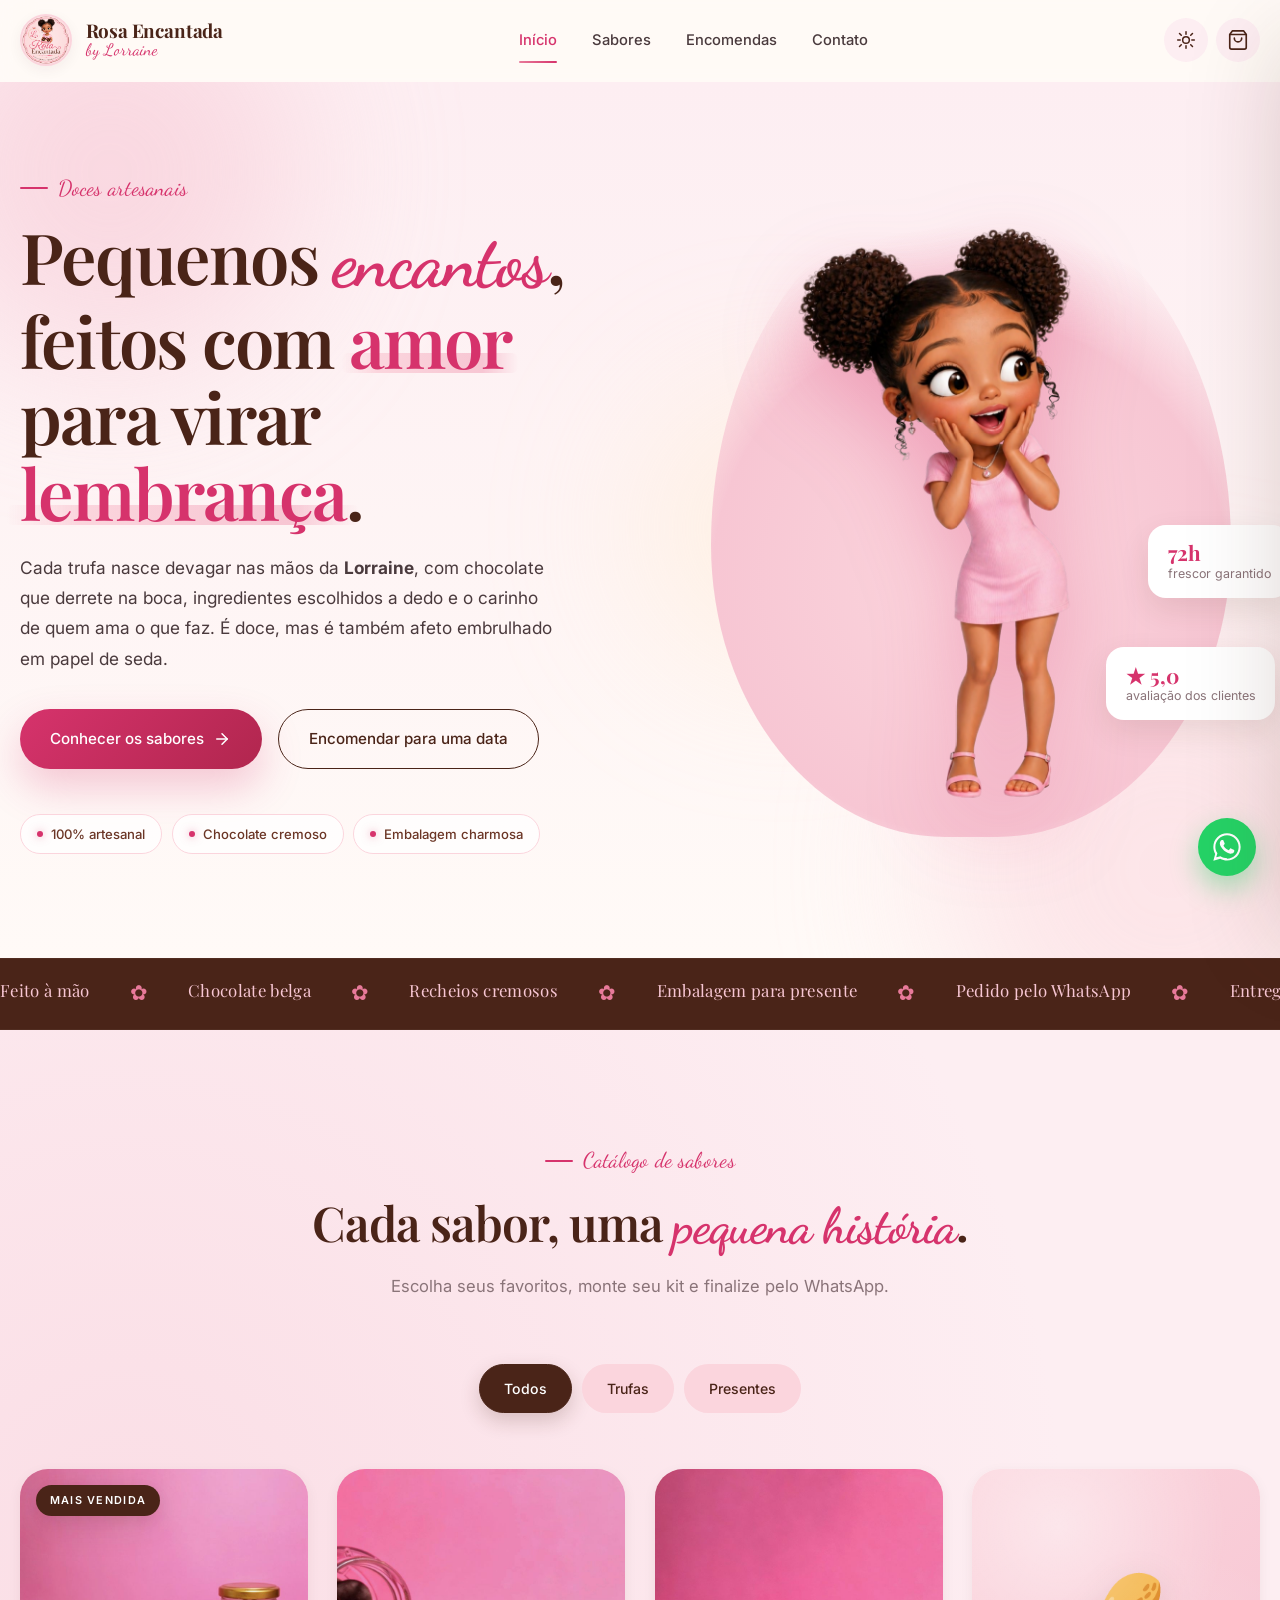
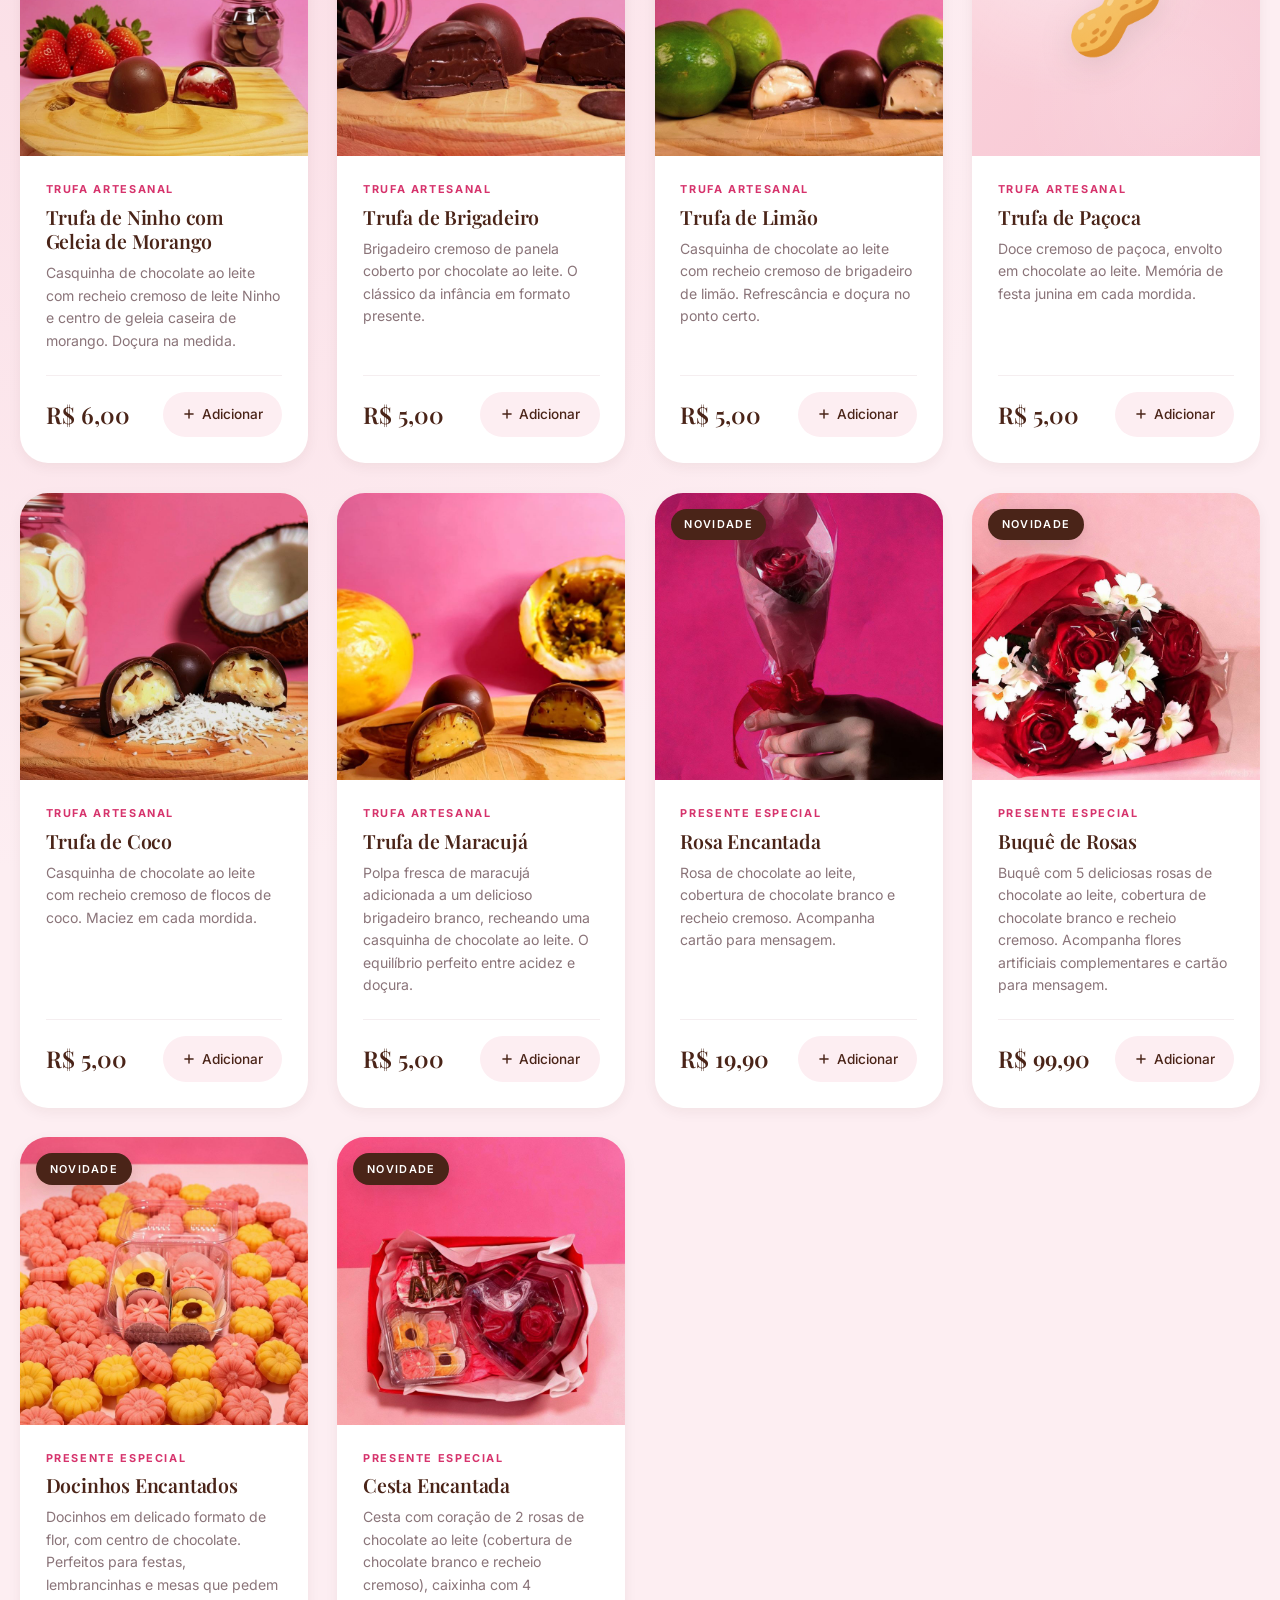
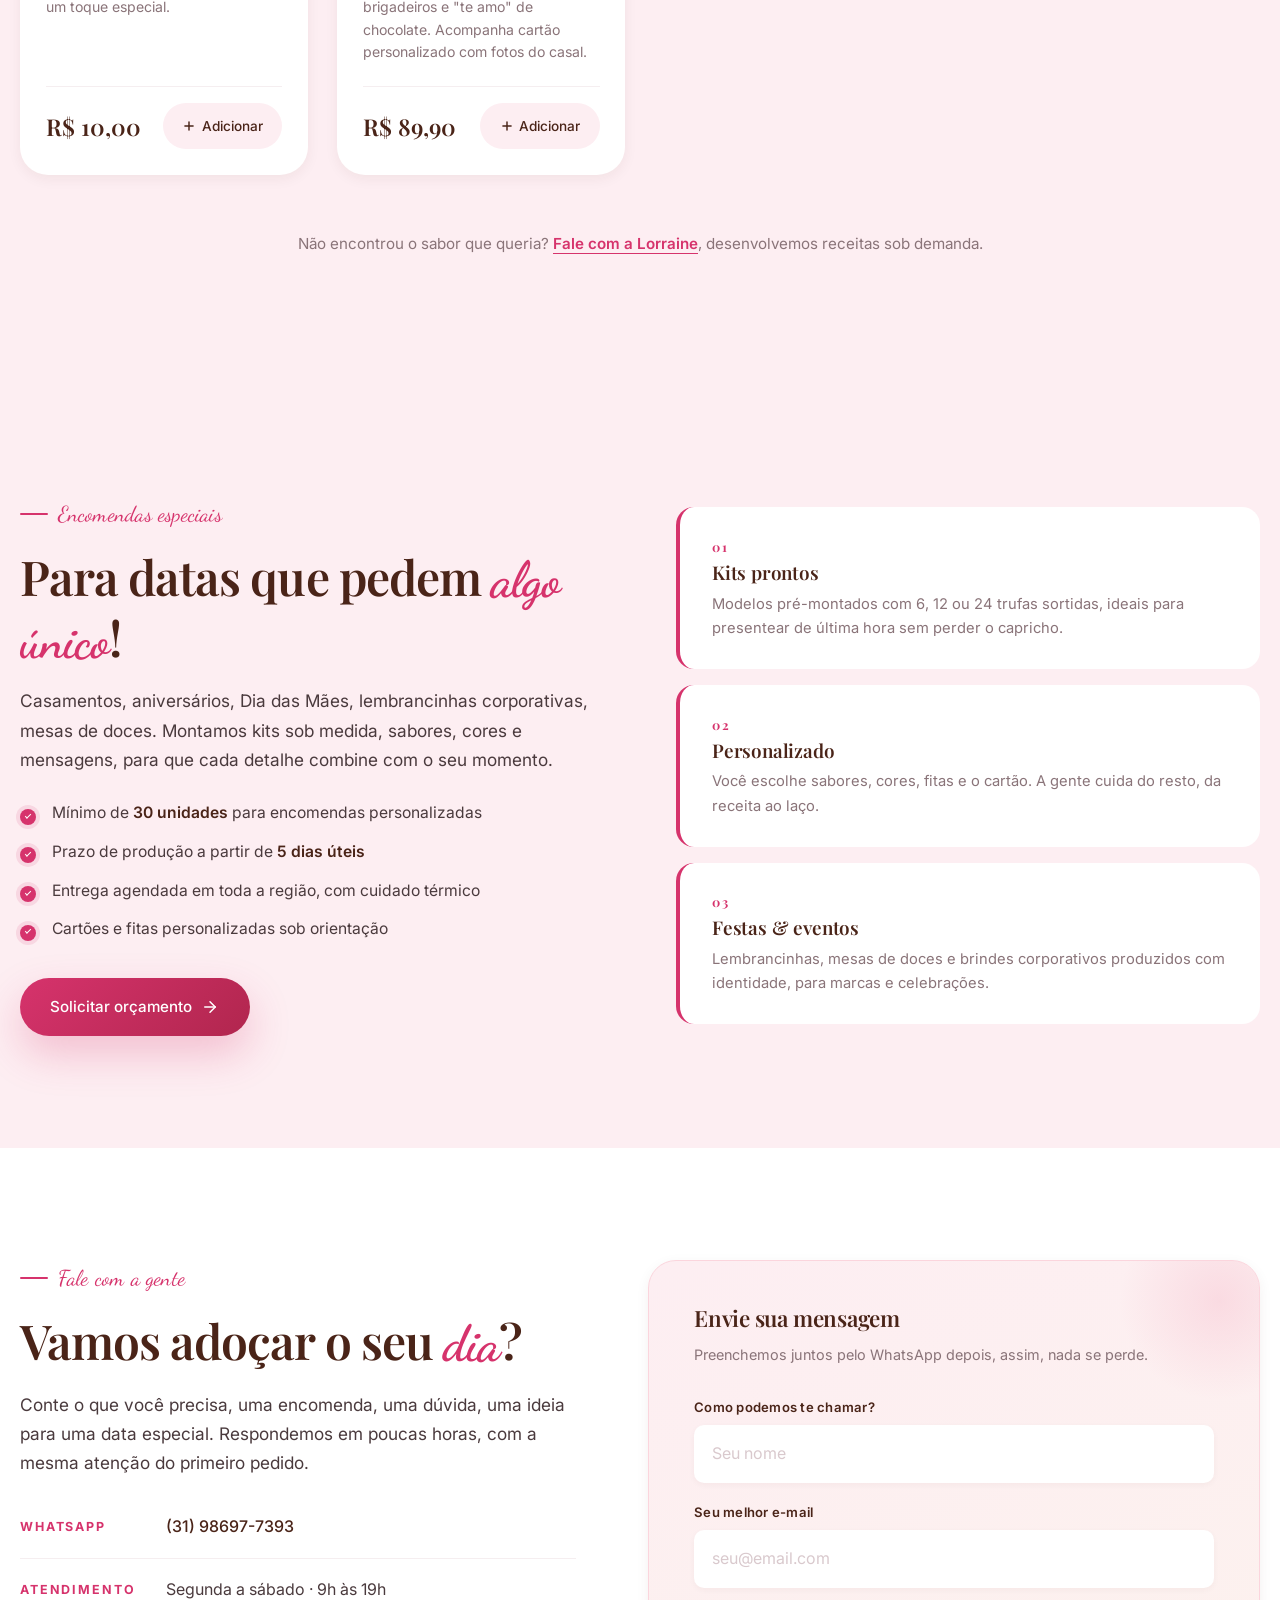
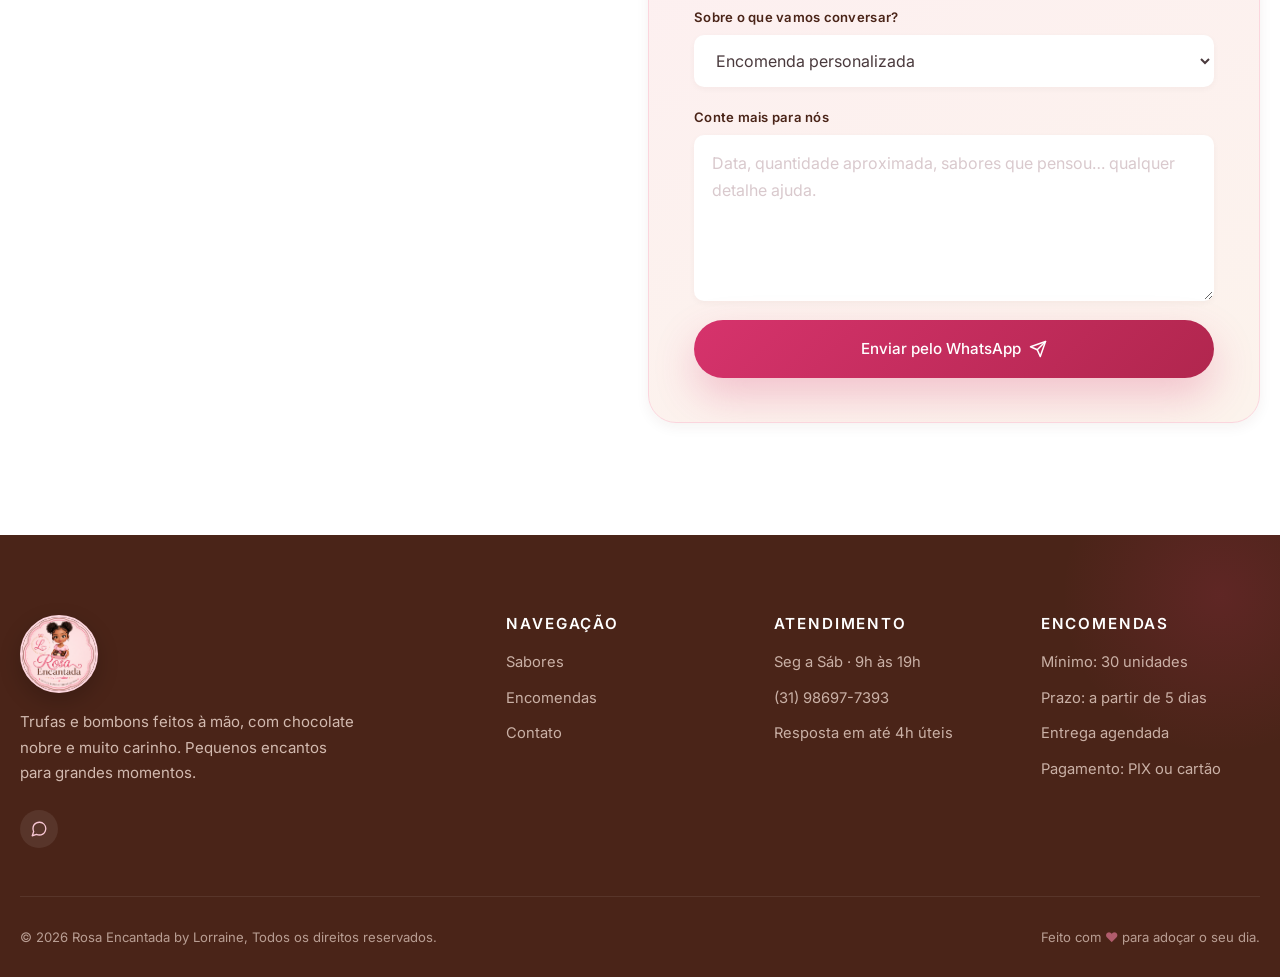
==== commit 99365587: "feat: update product images and descriptions; add new customizable products - Updated README.md with" ====
--- a/index.html
+++ b/index.html
@@ -108,7 +108,6 @@
         "foundingDate": "2020",
         "slogan": "Pequenos encantos, feitos com amor para virar lembrança.",
         "sameAs": [
-          "https://www.instagram.com/rosaencantada.lorraine",
           "https://wa.me/5531986977393"
         ],
         "contactPoint": {
@@ -126,8 +125,7 @@
         "image": "https://green-hippopotamus-490496.hostingersite.com/assets/social/og-image.jpg",
         "url": "https://green-hippopotamus-490496.hostingersite.com/",
         "telephone": "+5531986977393",
-        "email": "contato@rosaencantada.com",
-        "priceRange": "R$ 5 a R$ 122",
+        "priceRange": "R$ 5 a R$ 100",
         "currenciesAccepted": "BRL",
         "paymentAccepted": "PIX, Cartão de Crédito, Cartão de Débito",
         "address": {
@@ -363,9 +361,9 @@
         </h1>
         <p class="hero__lead">
           Cada trufa nasce devagar nas mãos da <strong>Lorraine</strong>, com
-          chocolate nobre, ingredientes escolhidos a dedo e o tempo certo de
-          quem ama o que faz. É doce, mas é também afeto embrulhado em papel
-          de seda.
+          chocolate que derrete na boca, ingredientes escolhidos a dedo e o
+          carinho de quem ama o que faz. É doce, mas é também afeto embrulhado
+          em papel de seda.
         </p>
         <div class="hero__cta">
           <a href="#produtos" class="btn btn--primary">
@@ -377,7 +375,7 @@
 
         <ul class="hero__chips">
           <li><span class="dot"></span>100% artesanal</li>
-          <li><span class="dot"></span>Chocolate nobre belga</li>
+          <li><span class="dot"></span>Chocolate cremoso</li>
           <li><span class="dot"></span>Embalagem charmosa</li>
         </ul>
       </div>
@@ -423,13 +421,13 @@
       <div class="section__head">
         <span class="eyebrow"><span class="eyebrow__line"></span>Catálogo de sabores</span>
         <h2 class="section__title">Cada sabor, uma <em>pequena história</em>.</h2>
-        <p class="section__sub">Escolha seus favoritos, monte seu kit e finalize pelo WhatsApp. Os pedidos confirmados saem com até 72h de frescor.</p>
+        <p class="section__sub">Escolha seus favoritos, monte seu kit e finalize pelo WhatsApp.</p>
       </div>
 
       <div class="filters" role="tablist" aria-label="Filtrar por categoria">
         <button class="filter is-active" data-filter="all">Todos</button>
         <button class="filter" data-filter="trufa">Trufas</button>
-        <button class="filter" data-filter="caixa">Caixas presente</button>
+        <button class="filter" data-filter="presente">Presentes</button>
       </div>
 
       <div class="products" id="products"></div>
@@ -445,7 +443,7 @@
     <div class="container encomendas__grid">
       <div class="encomendas__content">
         <span class="eyebrow"><span class="eyebrow__line"></span>Encomendas especiais</span>
-        <h2 class="section__title">Para datas que pedem <em>algo único</em>.</h2>
+        <h2 class="section__title">Para datas que pedem <em>algo único</em>!</h2>
         <p class="lead">
           Casamentos, aniversários, Dia das Mães, lembrancinhas corporativas, mesas de doces. Montamos kits sob medida, sabores, cores e mensagens, para que cada detalhe combine com o seu momento.
         </p>
@@ -464,7 +462,7 @@
         <div class="encomendas__card">
           <span class="encomendas__card-num">01</span>
           <h3>Kits prontos</h3>
-          <p>Modelos pré-montados com 9, 16 ou 25 trufas sortidas, ideais para presentear de última hora sem perder o capricho.</p>
+          <p>Modelos pré-montados com 6, 12 ou 24 trufas sortidas, ideais para presentear de última hora sem perder o capricho.</p>
         </div>
         <div class="encomendas__card">
           <span class="encomendas__card-num">02</span>
@@ -481,6 +479,7 @@
   </section>
 
   <!-- ============ DEPOIMENTOS ============ -->
+  <!-- TEMPORARIAMENTE DESABILITADO — para reativar, remova esta linha de abertura e a linha de fechamento do comentario logo apos o final desta secao
   <section class="section depoimentos">
     <div class="container">
       <div class="section__head">
@@ -515,6 +514,7 @@
       </div>
     </div>
   </section>
+  -->
 
   <!-- ============ CONTATO ============ -->
   <section class="section contato" id="contato">
@@ -532,14 +532,6 @@
             <a href="https://wa.me/5531986977393" target="_blank" rel="noopener">(31) 98697-7393</a>
           </li>
           <li>
-            <strong>Instagram</strong>
-            <a href="#" target="_blank" rel="noopener">@rosaencantada.lorraine</a>
-          </li>
-          <li>
-            <strong>E-mail</strong>
-            <a href="mailto:contato@rosaencantada.com">contato@rosaencantada.com</a>
-          </li>
-          <li>
             <strong>Atendimento</strong>
             <span>Segunda a sábado · 9h às 19h</span>
           </li>
@@ -588,14 +580,8 @@
         <img src="assets/img/logo.png" alt="" />
         <p class="footer__motto">Trufas e bombons feitos à mão, com chocolate nobre e muito carinho. Pequenos encantos para grandes momentos.</p>
         <div class="footer__social">
-          <a href="#" aria-label="Instagram">
-            <svg viewBox="0 0 24 24" width="18" height="18" fill="none" stroke="currentColor" stroke-width="1.8" stroke-linecap="round" stroke-linejoin="round"><rect x="2" y="2" width="20" height="20" rx="5"/><path d="M16 11.37A4 4 0 1 1 12.63 8 4 4 0 0 1 16 11.37z"/><line x1="17.5" y1="6.5" x2="17.51" y2="6.5"/></svg>
-          </a>
           <a href="https://wa.me/5531986977393" target="_blank" rel="noopener" aria-label="WhatsApp">
             <svg viewBox="0 0 24 24" width="18" height="18" fill="none" stroke="currentColor" stroke-width="1.8" stroke-linecap="round" stroke-linejoin="round"><path d="M21 11.5a8.38 8.38 0 0 1-.9 3.8 8.5 8.5 0 0 1-7.6 4.7 8.38 8.38 0 0 1-3.8-.9L3 21l1.9-5.7a8.38 8.38 0 0 1-.9-3.8 8.5 8.5 0 0 1 4.7-7.6 8.38 8.38 0 0 1 3.8-.9h.5a8.48 8.48 0 0 1 8 8v.5z"/></svg>
-          </a>
-          <a href="mailto:contato@rosaencantada.com" aria-label="E-mail">
-            <svg viewBox="0 0 24 24" width="18" height="18" fill="none" stroke="currentColor" stroke-width="1.8" stroke-linecap="round" stroke-linejoin="round"><path d="M4 4h16c1.1 0 2 .9 2 2v12c0 1.1-.9 2-2 2H4c-1.1 0-2-.9-2-2V6c0-1.1.9-2 2-2z"/><polyline points="22,6 12,13 2,6"/></svg>
           </a>
         </div>
       </div>
@@ -612,7 +598,6 @@
         <ul>
           <li>Seg a Sáb · 9h às 19h</li>
           <li>(31) 98697-7393</li>
-          <li>contato@rosaencantada.com</li>
           <li>Resposta em até 4h úteis</li>
         </ul>
       </div>
@@ -662,6 +647,32 @@
     </div>
   </aside>
 
+  <!-- ============ MODAL: MONTAR SABORES ============ -->
+  <div class="fmodal" id="flavorModal" aria-hidden="true">
+    <div class="fmodal__overlay" data-close-flavor></div>
+    <div class="fmodal__panel" role="dialog" aria-modal="true" aria-labelledby="flavorTitle">
+      <button class="fmodal__close" data-close-flavor aria-label="Fechar">×</button>
+      <div class="fmodal__media" id="flavorMedia"></div>
+      <div class="fmodal__body">
+        <h2 class="fmodal__title" id="flavorTitle"></h2>
+        <p class="fmodal__price" id="flavorPrice"></p>
+        <div id="flavorBuilder"></div>
+      </div>
+      <div class="fmodal__foot">
+        <button class="btn btn--primary fmodal__add" id="flavorAddBtn" disabled>Adicionar à caixinha</button>
+      </div>
+    </div>
+  </div>
+
+  <!-- ============ LIGHTBOX (foto ampliada) ============ -->
+  <div class="lightbox" id="lightbox" aria-hidden="true">
+    <div class="lightbox__overlay" data-close-lightbox></div>
+    <div class="lightbox__panel" role="dialog" aria-modal="true" aria-label="Foto ampliada do produto">
+      <button class="lightbox__close" data-close-lightbox aria-label="Fechar">×</button>
+      <img class="lightbox__img" id="lightboxImg" src="" alt="" />
+    </div>
+  </div>
+
   <!-- ============ TOAST ============ -->
   <div class="toast" id="toast" role="status" aria-live="polite"></div>
 
--- a/assets/css/styles.css
+++ b/assets/css/styles.css
@@ -64,41 +64,281 @@
   --nav-mobile-bg: rgba(255, 250, 247, .98);
 }
 
-/* ============ TEMA ESCURO ============ */
+/* ============ TEMA ESCURO ============
+   Princípio: --choco e --choco-soft NÃO mudam (são cores de marca,
+   usadas como fundo do footer/CTAs). Apenas --text-strong e tokens
+   de superfície (creme, branco, cinzas, rosa-claro/suave/medio)
+   ganham equivalentes escuros para preservar a paleta da marca. */
 [data-theme="dark"] {
-  --bg-base:    #161013;
-  --bg-warm:    #1c1518;
-  --bg-soft:    #221a1d;
-  --surface:    #20181c;
-  --surface-2:  #2a2025;
-  --text:       #e9dde0;
-  --text-muted: #a99499;
-  --text-strong: #fff7f3;
-  --border:     #322428;
-  --header-bg:  rgba(22, 16, 19, .82);
-  --nav-mobile-bg: rgba(22, 16, 19, .98);
+  /* Bases (vinho/marrom escuro com toque de rosa pra harmonizar com o chocolate) */
+  --creme:      #1a1216;
+  --creme-warm: #211519;
+  --branco:     #241a1f;
+
+  /* Superfícies rosa: viram tons profundos de vinho, não pretos chapados */
   --rosa-claro: #2a1d22;
   --rosa-suave: #3a2429;
   --rosa-medio: #4a2c33;
-  --creme:      #161013;
-  --creme-warm: #1c1518;
-  --branco:     #20181c;
-  --cinza-100:  #2a2025;
-  --cinza-300:  #4a3a3d;
-  --cinza-500:  #a99499;
-  --cinza-700:  #e9dde0;
-  --choco:      #fff7f3;
-  --choco-soft: #f0d9c5;
-  --sombra-xs:  0 2px 6px rgba(0, 0, 0, .25);
-  --sombra-sm:  0 4px 14px rgba(0, 0, 0, .35);
-  --sombra-md:  0 12px 30px rgba(0, 0, 0, .45);
-  --sombra-lg:  0 25px 60px rgba(0, 0, 0, .55);
-  --sombra-xl:  0 40px 90px rgba(0, 0, 0, .65);
-  --sombra-pink: 0 18px 40px rgba(214, 51, 108, .35);
+
+  /* Texto: inverte pra ler bem em fundo escuro */
+  --text-strong: #fbeae3;     /* h1-h4, preços, links fortes */
+  --cinza-700:   #e7d6d2;     /* corpo do texto */
+  --cinza-500:   #b4a098;     /* muted (descrições) */
+  --cinza-300:   #5a4348;     /* divisórias visíveis */
+  --cinza-100:   #2e2126;     /* hairlines/borders sutis */
+
+  /* Sombras mais profundas pra criar elevação real no escuro */
+  --sombra-xs:  0 2px 6px rgba(0, 0, 0, .35);
+  --sombra-sm:  0 4px 14px rgba(0, 0, 0, .4);
+  --sombra-md:  0 12px 30px rgba(0, 0, 0, .5);
+  --sombra-lg:  0 25px 60px rgba(0, 0, 0, .6);
+  --sombra-xl:  0 40px 90px rgba(0, 0, 0, .7);
+  --sombra-pink: 0 18px 40px rgba(214, 51, 108, .4);
 }
 
 html { color-scheme: light; }
 html[data-theme="dark"] { color-scheme: dark; }
+
+/* Overrides específicos do tema escuro para elementos com cores hardcoded */
+[data-theme="dark"] .header { background: rgba(26, 18, 22, .82); }
+[data-theme="dark"] .header.is-scrolled { background: rgba(26, 18, 22, .95); }
+[data-theme="dark"] .nav { background: rgba(26, 18, 22, .98); }
+[data-theme="dark"] .form__note.is-success {
+  background: rgba(45, 106, 49, .18); color: #b8e0bc; border-color: rgba(45, 106, 49, .4);
+}
+[data-theme="dark"] .form__note.is-error {
+  background: rgba(177, 38, 78, .2); color: #f5b8c4; border-color: rgba(177, 38, 78, .45);
+}
+
+/* ============ PRODUTOS — DARK THEME REFINO ============
+   Light theme já cuidado pelos tokens. No escuro, os tokens de rosa
+   ficam muito próximos do fundo e os cards somem. Aqui empurramos
+   contraste, calor e brilho rosé pra seção respirar. */
+[data-theme="dark"] .produtos {
+  background: #1d1318;
+  background-image:
+    radial-gradient(ellipse at 12% 18%, rgba(214, 51, 108, .18) 0%, transparent 45%),
+    radial-gradient(ellipse at 88% 82%, rgba(232, 122, 154, .12) 0%, transparent 50%),
+    radial-gradient(ellipse at 50% 50%, rgba(74, 36, 24, .35) 0%, transparent 70%);
+}
+[data-theme="dark"] .filter {
+  background: rgba(255, 255, 255, .04);
+  border-color: rgba(232, 122, 154, .18);
+  color: var(--text-strong);
+}
+[data-theme="dark"] .filter:hover {
+  background: rgba(214, 51, 108, .14);
+  border-color: var(--rosa-pink);
+}
+[data-theme="dark"] .filter.is-active {
+  background: linear-gradient(135deg, var(--rosa-vivo), var(--rosa-deep));
+  border-color: var(--rosa-pink);
+  color: #fff;
+  box-shadow: 0 8px 22px rgba(214, 51, 108, .35);
+}
+[data-theme="dark"] .product {
+  background: linear-gradient(180deg, #2e2026 0%, #261a20 100%);
+  border: 1px solid rgba(232, 122, 154, .1);
+  box-shadow: 0 12px 30px rgba(0, 0, 0, .45);
+}
+[data-theme="dark"] .product:hover {
+  border-color: rgba(232, 122, 154, .28);
+  box-shadow: 0 30px 70px rgba(0, 0, 0, .6), 0 0 0 1px rgba(214, 51, 108, .18);
+}
+[data-theme="dark"] .product__media {
+  background:
+    radial-gradient(circle at 50% 45%, rgba(232, 122, 154, .35), transparent 65%),
+    linear-gradient(135deg, #4a2c33 0%, #3a2129 100%);
+}
+[data-theme="dark"] .product__media::after {
+  background:
+    radial-gradient(circle at 30% 20%, rgba(255, 220, 230, .18), transparent 55%),
+    radial-gradient(circle at 70% 80%, rgba(255, 255, 255, .05), transparent 50%);
+}
+[data-theme="dark"] .product__badge {
+  background: linear-gradient(135deg, var(--rosa-vivo), var(--rosa-deep));
+  color: #fff;
+  box-shadow: 0 6px 18px rgba(214, 51, 108, .45);
+}
+[data-theme="dark"] .product__cat { color: var(--rosa-pink); }
+[data-theme="dark"] .product__foot { border-top-color: rgba(232, 122, 154, .12); }
+[data-theme="dark"] .product__add {
+  background: rgba(232, 122, 154, .12);
+  color: var(--text-strong);
+  border-color: rgba(232, 122, 154, .2);
+}
+[data-theme="dark"] .product__add:hover {
+  background: var(--rosa-vivo);
+  color: #fff;
+  border-color: var(--rosa-vivo);
+}
+
+/* ============ DARK THEME — DEMAIS SEÇÕES ============
+   Mesma filosofia da seção produtos: empurrar contraste entre
+   superfícies (que ficam todas próximas no escuro), trazer calor
+   com gradientes rosé/chocolate e dar pop aos acentos rosa. */
+
+/* HERO — gradiente mais profundo, blobs com brilho rosé real */
+[data-theme="dark"] .hero {
+  background:
+    radial-gradient(ellipse at 20% 0%, rgba(214, 51, 108, .14) 0%, transparent 55%),
+    radial-gradient(ellipse at 80% 100%, rgba(232, 122, 154, .1) 0%, transparent 60%),
+    linear-gradient(180deg, #1f141a 0%, #1a1216 100%);
+}
+[data-theme="dark"] .blob--1 { background: #6b2643; opacity: .55; }
+[data-theme="dark"] .blob--2 { background: #4a2c33; opacity: .65; }
+[data-theme="dark"] .blob--3 { background: #5a3a1c; opacity: .35; }
+[data-theme="dark"] .hero__chips li {
+  background: rgba(255, 255, 255, .04);
+  border-color: rgba(232, 122, 154, .25);
+  color: #f4dfd5;
+  backdrop-filter: blur(8px);
+}
+[data-theme="dark"] .hero__chips li:hover {
+  background: rgba(214, 51, 108, .14);
+  border-color: var(--rosa-pink);
+}
+[data-theme="dark"] .floating-card {
+  background: linear-gradient(180deg, #2e2026, #261a20);
+  border-color: rgba(232, 122, 154, .18);
+  box-shadow: 0 16px 36px rgba(0, 0, 0, .55);
+}
+[data-theme="dark"] .floating-card span { color: #b4a098; }
+
+/* MARQUEE — texto rosa-medio em fundo choco fica invisível no dark */
+[data-theme="dark"] .marquee { color: #f4dfd5; }
+[data-theme="dark"] .marquee__track span:nth-child(even) { color: var(--rosa-pink); }
+
+/* SOBRE — moldura da imagem com mais brilho rosé */
+[data-theme="dark"] .sobre {
+  background: linear-gradient(180deg, #1a1216 0%, #1d1318 100%);
+}
+[data-theme="dark"] .sobre__media-inner {
+  background:
+    radial-gradient(circle at 50% 60%, rgba(232, 122, 154, .35) 0%, transparent 65%),
+    linear-gradient(135deg, #3a2429, #4a2c33);
+  box-shadow: 0 25px 60px rgba(0, 0, 0, .55), 0 0 0 1px rgba(232, 122, 154, .12);
+}
+
+/* PROCESSO — cards quase invisíveis no fundo branco-dark */
+[data-theme="dark"] .processo { background: #1a1216; }
+[data-theme="dark"] .step {
+  background: linear-gradient(180deg, #2a1d22 0%, #241a1f 100%);
+  border-color: rgba(232, 122, 154, .1);
+}
+[data-theme="dark"] .step:hover {
+  background: linear-gradient(180deg, #321f27 0%, #2a1820 100%);
+  border-color: rgba(232, 122, 154, .3);
+  box-shadow: 0 18px 40px rgba(0, 0, 0, .5);
+}
+[data-theme="dark"] .step__num { -webkit-text-stroke-color: var(--rosa-pink); }
+
+/* ENCOMENDAS — mesma moléstia dos produtos: card e fundo iguais */
+[data-theme="dark"] .encomendas {
+  background:
+    radial-gradient(ellipse at 100% 0%, rgba(214, 51, 108, .12) 0%, transparent 50%),
+    #1d1318;
+}
+[data-theme="dark"] .bullets li::before {
+  box-shadow: 0 0 0 4px rgba(214, 51, 108, .22);
+}
+[data-theme="dark"] .encomendas__card {
+  background: linear-gradient(180deg, #2e2026 0%, #261a20 100%);
+  border-left-color: var(--rosa-pink);
+  border-top: 1px solid rgba(232, 122, 154, .08);
+  border-right: 1px solid rgba(232, 122, 154, .08);
+  border-bottom: 1px solid rgba(232, 122, 154, .08);
+  box-shadow: 0 8px 24px rgba(0, 0, 0, .35);
+}
+[data-theme="dark"] .encomendas__card::before {
+  background: linear-gradient(135deg, rgba(214, 51, 108, .12), transparent 70%);
+}
+[data-theme="dark"] .encomendas__card:hover {
+  box-shadow: 0 18px 40px rgba(0, 0, 0, .5);
+}
+
+/* DEPOIMENTOS — gradiente sumia (rosa-claro→branco viram tons quase iguais) */
+[data-theme="dark"] .depoimentos {
+  background:
+    radial-gradient(ellipse at 0% 100%, rgba(214, 51, 108, .1) 0%, transparent 55%),
+    linear-gradient(180deg, #1d1318 0%, #1a1216 100%);
+}
+[data-theme="dark"] .testimonial {
+  background: linear-gradient(180deg, #2e2026 0%, #261a20 100%);
+  border-color: rgba(232, 122, 154, .12);
+  box-shadow: 0 12px 30px rgba(0, 0, 0, .4);
+}
+[data-theme="dark"] .testimonial:hover {
+  border-color: rgba(232, 122, 154, .3);
+  box-shadow: 0 24px 50px rgba(0, 0, 0, .55);
+}
+[data-theme="dark"] .testimonial::before { color: var(--rosa-pink); opacity: .35; }
+[data-theme="dark"] .testimonial:hover::before { opacity: .6; }
+[data-theme="dark"] .testimonial figcaption { border-top-color: rgba(232, 122, 154, .12); }
+[data-theme="dark"] .testimonial__stars { color: #e2b878; }
+
+/* CONTATO — form e inputs precisam destacar */
+[data-theme="dark"] .contato { background: #1a1216; }
+[data-theme="dark"] .contato__list li { border-bottom-color: rgba(232, 122, 154, .1); }
+[data-theme="dark"] .contato__form {
+  background: linear-gradient(160deg, #2a1d22 0%, #211519 100%);
+  border-color: rgba(232, 122, 154, .18);
+  box-shadow: 0 18px 40px rgba(0, 0, 0, .45);
+}
+[data-theme="dark"] .contato__form::before {
+  background: radial-gradient(circle, rgba(214, 51, 108, .25), transparent 70%);
+}
+[data-theme="dark"] .field input,
+[data-theme="dark"] .field select,
+[data-theme="dark"] .field textarea {
+  background: rgba(0, 0, 0, .25);
+  color: var(--text-strong);
+  border-color: rgba(232, 122, 154, .15);
+}
+[data-theme="dark"] .field input::placeholder,
+[data-theme="dark"] .field textarea::placeholder { color: #7a6066; }
+[data-theme="dark"] .field input:hover,
+[data-theme="dark"] .field select:hover,
+[data-theme="dark"] .field textarea:hover { border-color: var(--rosa-pink); }
+[data-theme="dark"] .field input:focus,
+[data-theme="dark"] .field select:focus,
+[data-theme="dark"] .field textarea:focus {
+  border-color: var(--rosa-vivo);
+  box-shadow: 0 0 0 4px rgba(214, 51, 108, .22);
+}
+
+/* CART DRAWER — itens precisam descolar do painel */
+[data-theme="dark"] .cart__overlay { background: rgba(0, 0, 0, .65); }
+[data-theme="dark"] .cart__head { border-bottom-color: rgba(232, 122, 154, .12); }
+[data-theme="dark"] .cart-item {
+  background: linear-gradient(180deg, #2e2026 0%, #261a20 100%);
+  border-color: rgba(232, 122, 154, .12);
+}
+[data-theme="dark"] .cart-item:hover { border-color: rgba(232, 122, 154, .3); }
+[data-theme="dark"] .cart-item__qty { background: rgba(232, 122, 154, .1); }
+[data-theme="dark"] .cart-item__qty button { background: #3a2429; }
+[data-theme="dark"] .cart__foot {
+  background: #211519;
+  border-top-color: rgba(232, 122, 154, .12);
+}
+
+/* HEADER ações — botões circulares precisam ser mais visíveis */
+[data-theme="dark"] .theme-toggle,
+[data-theme="dark"] .cart-btn { background: rgba(232, 122, 154, .12); }
+[data-theme="dark"] .cart-btn__count { border-color: #1a1216; }
+
+/* LOADER — fundo já é dark via token, mas a borda do logo some */
+[data-theme="dark"] .loader__logo { border-color: rgba(232, 122, 154, .35); }
+
+/* SCROLLBAR — no dark fica trilho preto com thumb quase invisível */
+[data-theme="dark"] ::-webkit-scrollbar-track { background: #1a1216; }
+[data-theme="dark"] ::-webkit-scrollbar-thumb {
+  background: #4a2c33; border-color: #1a1216;
+}
+[data-theme="dark"] ::-webkit-scrollbar-thumb:hover { background: var(--rosa-deep); }
+
+/* SCROLL PROGRESS — sombra precisa ser mais forte no escuro */
+[data-theme="dark"] .scroll-progress { box-shadow: 0 0 14px rgba(214, 51, 108, .6); }
 
 /* ============ RESET & BASE ============ */
 *, *::before, *::after { box-sizing: border-box; }
@@ -129,14 +369,14 @@
 ul { list-style: none; padding: 0; margin: 0; }
 h1, h2, h3, h4 {
   font-family: var(--f-display);
-  color: var(--choco);
+  color: var(--text-strong);
   margin: 0;
   line-height: 1.15;
   font-weight: 600;
   letter-spacing: -.01em;
 }
 
-::selection { background: var(--rosa-medio); color: var(--choco); }
+::selection { background: var(--rosa-medio); color: var(--text-strong); }
 
 /* Scrollbar refinado */
 ::-webkit-scrollbar { width: 10px; height: 10px; }
@@ -234,7 +474,7 @@
 .brand__text { display: flex; flex-direction: column; line-height: 1; }
 .brand__name {
   font-family: var(--f-display); font-size: 1.18rem;
-  font-weight: 700; color: var(--choco); letter-spacing: -.01em;
+  font-weight: 700; color: var(--text-strong); letter-spacing: -.01em;
 }
 .brand__tag {
   font-family: var(--f-script); font-size: 1.05rem;
@@ -268,7 +508,7 @@
   width: 44px; height: 44px;
   border-radius: 50%;
   background: var(--rosa-claro);
-  color: var(--choco);
+  color: var(--text-strong);
   display: grid; place-items: center;
   transition: all var(--t-fast);
 }
@@ -291,7 +531,7 @@
   width: 44px; height: 44px;
   border-radius: 50%;
   background: var(--rosa-claro);
-  color: var(--choco);
+  color: var(--text-strong);
   display: grid; place-items: center;
   transition: all var(--t-fast);
 }
@@ -325,7 +565,7 @@
 }
 .menu-btn:hover { background: var(--rosa-claro); }
 .menu-btn span {
-  display: block; height: 2px; background: var(--choco); border-radius: 2px;
+  display: block; height: 2px; background: var(--text-strong); border-radius: 2px;
   transition: all var(--t-fast); transform-origin: center;
 }
 .menu-btn.is-open span:nth-child(1) { transform: translateY(7px) rotate(45deg); }
@@ -459,7 +699,7 @@
   transition: all var(--t-fast);
 }
 .hero__chips li:hover {
-  background: #fff;
+  background: var(--branco);
   border-color: var(--rosa-pink);
   transform: translateY(-2px);
   box-shadow: var(--sombra-xs);
@@ -500,7 +740,7 @@
 
 .floating-card {
   position: absolute;
-  background: #fff; padding: .9rem 1.15rem;
+  background: var(--branco); padding: .9rem 1.15rem;
   border-radius: var(--radius-md);
   box-shadow: var(--sombra-md);
   display: flex; flex-direction: column; line-height: 1.2;
@@ -616,8 +856,8 @@
 .btn--primary:active { transform: translateY(-1px); }
 
 .btn--ghost {
-  background: transparent; color: var(--choco);
-  border: 1.5px solid var(--choco);
+  background: transparent; color: var(--text-strong);
+  border: 1.5px solid var(--text-strong);
 }
 .btn--ghost::before {
   content: ''; position: absolute; inset: 0;
@@ -693,7 +933,7 @@
   position: absolute;
   top: -20px; right: -20px;
   width: 120px; height: 120px;
-  background: var(--choco); color: var(--creme);
+  background: var(--choco); color: #fffaf7;
   border-radius: 50%;
   display: grid; place-items: center;
   text-align: center;
@@ -719,7 +959,7 @@
 }
 
 .sobre__content p { margin: 0 0 1.1rem; }
-.sobre__content p strong { color: var(--choco); font-weight: 600; }
+.sobre__content p strong { color: var(--text-strong); font-weight: 600; }
 
 .features {
   display: grid; grid-template-columns: 1fr; gap: 1rem;
@@ -735,7 +975,7 @@
   align-items: start;
 }
 .feature:hover {
-  background: #fff;
+  background: var(--branco);
   border-color: var(--rosa-suave);
   transform: translateX(6px);
   box-shadow: var(--sombra-sm);
@@ -770,18 +1010,19 @@
   padding: .7rem 1.5rem;
   font-size: .88rem; font-weight: 500;
   border-radius: 999px;
-  background: #fff; color: var(--cinza-700);
+  background: var(--rosa-suave); color: var(--text-strong);
   border: 1.5px solid transparent;
   transition: all var(--t-fast);
 }
 .filter:hover {
+  background: var(--rosa-medio);
   border-color: var(--rosa-pink);
-  color: var(--rosa-vivo);
+  color: var(--text-strong);
   transform: translateY(-2px);
 }
 .filter.is-active {
   background: var(--choco); color: #fff;
-  border-color: var(--choco);
+  border-color: var(--text-strong);
   box-shadow: 0 8px 20px rgba(74, 36, 24, .2);
 }
 
@@ -792,7 +1033,7 @@
 }
 
 .product {
-  background: #fff;
+  background: var(--branco);
   border-radius: var(--radius-lg);
   overflow: hidden;
   box-shadow: var(--sombra-sm);
@@ -819,7 +1060,7 @@
   aspect-ratio: 1/1;
   background: linear-gradient(135deg, var(--rosa-suave), var(--rosa-medio));
   display: grid; place-items: center;
-  font-size: 5rem; color: var(--choco);
+  font-size: 5rem; color: var(--text-strong);
   position: relative; overflow: hidden;
   transition: background var(--t-med);
 }
@@ -843,6 +1084,11 @@
   object-fit: cover;
   transition: transform var(--t-med);
   z-index: 1;
+  cursor: zoom-in;
+}
+.product__photo:focus-visible {
+  outline: 3px solid var(--rosa-forte, var(--text-strong));
+  outline-offset: -3px;
 }
 .product:hover .product__photo {
   transform: scale(1.06);
@@ -888,14 +1134,14 @@
 .product__price {
   font-family: var(--f-display);
   font-size: 1.45rem;
-  color: var(--choco);
+  color: var(--text-strong);
   font-weight: 600;
 }
 .product__add {
   display: inline-flex; align-items: center; gap: .35rem;
   padding: .65rem 1.15rem;
   background: var(--rosa-claro);
-  color: var(--choco);
+  color: var(--text-strong);
   border-radius: 999px;
   font-size: .85rem; font-weight: 500;
   transition: all var(--t-fast);
@@ -907,7 +1153,149 @@
   box-shadow: var(--sombra-pink);
 }
 .product__add:active { transform: scale(.98); }
+.product__add:disabled {
+  opacity: .5; cursor: not-allowed;
+  background: var(--surface-2); color: var(--text-muted);
+  transform: none; box-shadow: none;
+}
 .product.is-hidden { display: none; }
+
+/* ===== Montador de buquê (bolinhas de sabor) ===== */
+.builder {
+  display: flex; flex-direction: column; gap: .65rem;
+  margin: 0 0 1.1rem;
+  padding: .9rem 1rem;
+  background: var(--bg-warm);
+  border: 1px solid var(--border);
+  border-radius: var(--radius-sm);
+}
+.builder__label {
+  font-size: .82rem; font-weight: 600; color: var(--text-strong);
+}
+.builder__chips { display: flex; flex-wrap: wrap; gap: .4rem; }
+.chip {
+  display: inline-flex; align-items: stretch;
+  border: 1px solid var(--cinza-300); border-radius: 999px;
+  background: var(--surface); overflow: hidden;
+  transition: border-color var(--t-fast), box-shadow var(--t-fast), transform var(--t-fast);
+}
+.chip:hover { border-color: var(--chip); transform: translateY(-1px); }
+.chip.is-active { border-color: var(--chip); box-shadow: inset 0 0 0 1.5px var(--chip); }
+.chip__add {
+  display: inline-flex; align-items: center; gap: .4rem;
+  padding: .32rem .7rem .32rem .38rem;
+  background: none; border: none; cursor: pointer;
+  font-family: var(--f-body);
+  font-size: .78rem; font-weight: 600; color: var(--text);
+}
+.chip__dot {
+  width: 20px; height: 20px; border-radius: 50%;
+  background: var(--chip); box-shadow: inset 0 0 0 1px rgba(0, 0, 0, .18);
+  flex: 0 0 auto;
+}
+.chip__count {
+  min-width: 18px; height: 18px; padding: 0 .3rem;
+  border-radius: 999px; background: var(--choco); color: #fff;
+  font-size: .66rem; font-weight: 800;
+  display: inline-grid; place-items: center;
+}
+.chip__minus {
+  width: 28px; align-self: stretch;
+  border: none; border-left: 1px solid var(--cinza-300);
+  background: var(--surface-2); color: var(--text-strong);
+  font-size: 1.15rem; line-height: 1; cursor: pointer;
+  display: grid; place-items: center;
+  transition: background var(--t-fast);
+}
+.chip__minus:hover { background: var(--rosa-suave); }
+.builder__counter { font-size: .72rem; font-weight: 600; color: var(--text-muted); }
+.cart-item__flavors {
+  font-size: .74rem; color: var(--rosa-vivo); font-weight: 600;
+  margin: .15rem 0;
+}
+
+/* ===== Modal de sabores ===== */
+.fmodal {
+  position: fixed; inset: 0; z-index: 1200;
+  display: grid; place-items: center; padding: 1rem;
+  visibility: hidden; opacity: 0;
+  transition: opacity .3s var(--ease), visibility .3s var(--ease);
+}
+.fmodal[aria-hidden="false"] { visibility: visible; opacity: 1; }
+.fmodal__overlay {
+  position: absolute; inset: 0;
+  background: rgba(40, 20, 14, .55); backdrop-filter: blur(3px);
+}
+.fmodal__panel {
+  position: relative; z-index: 1;
+  width: min(440px, 100%); max-height: 90vh; overflow-y: auto;
+  background: var(--surface); border-radius: var(--radius-lg);
+  box-shadow: var(--sombra-xl);
+  display: flex; flex-direction: column;
+  transform: translateY(18px) scale(.97);
+  transition: transform .38s var(--ease);
+}
+.fmodal[aria-hidden="false"] .fmodal__panel { transform: none; }
+.fmodal__close {
+  position: absolute; top: .8rem; right: .9rem; z-index: 2;
+  width: 38px; height: 38px; border-radius: 50%;
+  border: none; background: rgba(255, 255, 255, .9); color: var(--choco);
+  font-size: 1.5rem; line-height: 1; cursor: pointer;
+  display: grid; place-items: center; box-shadow: var(--sombra-sm);
+  transition: transform var(--t-fast);
+}
+.fmodal__close:hover { transform: rotate(90deg); }
+.fmodal__media {
+  aspect-ratio: 1 / 1; max-height: 46vh; overflow: hidden; flex: 0 0 auto;
+  border-radius: var(--radius-lg) var(--radius-lg) 0 0;
+  background: linear-gradient(135deg, var(--rosa-suave), var(--rosa-medio));
+  display: grid; place-items: center; font-size: 4.5rem;
+}
+.fmodal__media img { display: block; width: 100%; height: 100%; object-fit: cover; object-position: center; }
+.fmodal__body { padding: 1.4rem 1.5rem .4rem; }
+.fmodal__title { font-size: 1.45rem; margin: 0 0 .15rem; }
+.fmodal__price {
+  font-family: var(--f-display); font-size: 1.3rem;
+  color: var(--text-strong); font-weight: 600; margin: 0 0 1.1rem;
+}
+.fmodal__foot { padding: .6rem 1.5rem 1.5rem; }
+.fmodal__add { width: 100%; justify-content: center; }
+.fmodal__add:disabled { opacity: .5; cursor: not-allowed; box-shadow: none; transform: none; }
+/* dentro do modal o montador não precisa do box próprio */
+.fmodal .builder { background: none; border: none; padding: 0; }
+
+/* ============ LIGHTBOX ============ */
+.lightbox {
+  position: fixed; inset: 0; z-index: 1300;
+  display: grid; place-items: center; padding: 1.5rem;
+  visibility: hidden; opacity: 0;
+  transition: opacity .3s var(--ease), visibility .3s var(--ease);
+}
+.lightbox[aria-hidden="false"] { visibility: visible; opacity: 1; }
+.lightbox__overlay {
+  position: absolute; inset: 0; cursor: zoom-out;
+  background: rgba(40, 20, 14, .8); backdrop-filter: blur(4px);
+}
+.lightbox__panel {
+  position: relative; z-index: 1;
+  max-width: min(640px, 92vw); max-height: 88vh;
+  transform: scale(.94); transition: transform .38s var(--ease);
+}
+.lightbox[aria-hidden="false"] .lightbox__panel { transform: none; }
+.lightbox__img {
+  display: block; max-width: 100%; max-height: 88vh;
+  object-fit: contain; border-radius: var(--radius-lg);
+  box-shadow: var(--sombra-xl);
+}
+.lightbox__close {
+  position: absolute; top: -.6rem; right: -.6rem; z-index: 2;
+  width: 40px; height: 40px; border-radius: 50%;
+  border: none; background: rgba(255, 255, 255, .95); color: var(--choco);
+  font-size: 1.6rem; line-height: 1; cursor: pointer;
+  display: grid; place-items: center; box-shadow: var(--sombra-sm);
+  transition: transform var(--t-fast);
+}
+.lightbox__close:hover { transform: rotate(90deg); }
 
 .produtos__note {
   text-align: center;
@@ -920,7 +1308,7 @@
   border-bottom: 1.5px solid currentColor;
   transition: color var(--t-fast);
 }
-.produtos__note a:hover { color: var(--choco); }
+.produtos__note a:hover { color: var(--text-strong); }
 
 /* ============ PROCESSO ============ */
 .processo { background: var(--branco); }
@@ -938,7 +1326,7 @@
   transition: all var(--t-med);
 }
 .step:hover {
-  background: #fff;
+  background: var(--branco);
   border-color: var(--rosa-suave);
   transform: translateY(-6px);
   box-shadow: var(--sombra-md);
@@ -980,7 +1368,7 @@
   padding-left: 2rem;
   font-size: .98rem;
 }
-.bullets li strong { color: var(--choco); font-weight: 600; }
+.bullets li strong { color: var(--text-strong); font-weight: 600; }
 .bullets li::before {
   content: ''; position: absolute; left: 0; top: .55em;
   width: 16px; height: 16px;
@@ -1000,7 +1388,7 @@
 .encomendas__card {
   position: relative;
   padding: 1.8rem 2rem;
-  background: #fff;
+  background: var(--branco);
   border-radius: var(--radius-md);
   border-left: 4px solid var(--rosa-vivo);
   transition: all var(--t-med);
@@ -1041,7 +1429,7 @@
 }
 .testimonial {
   margin: 0;
-  background: #fff;
+  background: var(--branco);
   padding: 2.3rem 2rem 2rem;
   border-radius: var(--radius-lg);
   box-shadow: var(--sombra-sm);
@@ -1082,7 +1470,7 @@
   padding-top: 1rem;
 }
 .testimonial figcaption strong {
-  color: var(--choco);
+  color: var(--text-strong);
   font-family: var(--f-display);
   font-size: 1rem;
   font-weight: 600;
@@ -1116,7 +1504,7 @@
 }
 .contato__list a {
   font-size: 1rem;
-  color: var(--choco);
+  color: var(--text-strong);
   font-weight: 500;
   transition: color var(--t-fast);
 }
@@ -1148,7 +1536,7 @@
 .contato__form-title {
   font-size: 1.4rem;
   margin: 0;
-  color: var(--choco);
+  color: var(--text-strong);
 }
 .contato__form-sub {
   margin: -.4rem 0 .6rem;
@@ -1160,13 +1548,13 @@
 .field label {
   font-size: .82rem;
   font-weight: 600;
-  color: var(--choco);
+  color: var(--text-strong);
   letter-spacing: .02em;
 }
 .field input, .field select, .field textarea {
   padding: .9rem 1.05rem;
   border: 1.5px solid transparent;
-  background: #fff;
+  background: var(--branco);
   border-radius: var(--radius-sm);
   font: inherit;
   color: var(--cinza-700);
@@ -1346,7 +1734,7 @@
   width: 38px; height: 38px;
   border-radius: 50%;
   background: var(--rosa-claro);
-  color: var(--choco);
+  color: var(--text-strong);
   display: grid; place-items: center;
   transition: all var(--t-fast);
 }
@@ -1377,7 +1765,7 @@
 .cart-empty strong {
   display: block;
   font-family: var(--f-display);
-  color: var(--choco);
+  color: var(--text-strong);
   font-size: 1.15rem;
   margin-bottom: .35rem;
 }
@@ -1387,7 +1775,7 @@
   grid-template-columns: 60px 1fr auto;
   gap: 1rem; align-items: center;
   padding: 1rem;
-  background: #fff;
+  background: var(--branco);
   border-radius: var(--radius-md);
   border: 1px solid var(--cinza-100);
   transition: all var(--t-fast);
@@ -1401,7 +1789,7 @@
   font-size: 1.7rem;
 }
 .cart-item__name {
-  font-weight: 500; color: var(--choco);
+  font-weight: 500; color: var(--text-strong);
   font-size: .95rem; line-height: 1.3;
 }
 .cart-item__price {
@@ -1419,7 +1807,7 @@
 .cart-item__qty button {
   width: 24px; height: 24px;
   border-radius: 50%;
-  background: #fff; color: var(--choco);
+  background: var(--branco); color: var(--text-strong);
   font-size: .9rem; font-weight: 600;
   line-height: 1;
   display: grid; place-items: center;
@@ -1442,7 +1830,7 @@
 .cart__foot {
   padding: 1.5rem 1.85rem;
   border-top: 1px solid var(--cinza-100);
-  background: #fff;
+  background: var(--branco);
 }
 .cart__total {
   display: flex; justify-content: space-between; align-items: center;
@@ -1451,7 +1839,7 @@
 .cart__total-label {
   display: block;
   font-weight: 600;
-  color: var(--choco);
+  color: var(--text-strong);
   font-size: .95rem;
 }
 .cart__total small {
@@ -1475,7 +1863,7 @@
   min-width: 240px; max-width: 320px;
   padding: .9rem 1.15rem;
   background: var(--choco);
-  color: var(--creme);
+  color: #fffaf7;
   border-radius: var(--radius-md);
   font-size: .9rem;
   font-weight: 500;
@@ -1523,7 +1911,7 @@
   right: calc(100% + 12px);
   top: 50%; transform: translateY(-50%) translateX(8px);
   background: var(--choco);
-  color: var(--creme);
+  color: #fffaf7;
   padding: .5rem .85rem;
   border-radius: 999px;
   font-size: .8rem;
@@ -1636,3 +2024,50 @@
   .whatsapp-float { right: 16px; bottom: 16px; }
   .whatsapp-float__tip { display: none; }
 }
+
+/* Mobile pequeno (≤ 540px) */
+@media (max-width: 540px) {
+  .container { padding-inline: 1.1rem; }
+  .header__inner { padding-block: .65rem; }
+  .brand__tag { display: none; }
+  .brand__name { font-size: 1.05rem; }
+  .header__actions { gap: .35rem; }
+  .theme-toggle, .cart-btn { width: 40px; height: 40px; }
+
+  .hero__title { font-size: clamp(2.1rem, 8vw, 2.8rem); line-height: 1.12; }
+  .hero__lead { font-size: 1rem; }
+  .hero__cta { flex-direction: column; align-items: stretch; }
+  .hero__cta .btn { justify-content: center; }
+  .hero__chips { gap: .5rem .85rem; font-size: .82rem; }
+
+  .section__title { font-size: clamp(1.7rem, 6vw, 2.3rem); }
+  .section__sub { font-size: .98rem; }
+
+  /* Filtros viram scroll horizontal pra não quebrar em duas linhas */
+  .filters {
+    flex-wrap: nowrap; justify-content: flex-start;
+    overflow-x: auto; scrollbar-width: none;
+    margin-inline: -1.1rem; padding-inline: 1.1rem;
+    margin-bottom: 2.5rem;
+  }
+  .filters::-webkit-scrollbar { display: none; }
+  .filter { white-space: nowrap; flex-shrink: 0; padding: .6rem 1.2rem; font-size: .85rem; }
+
+  .products { grid-template-columns: repeat(auto-fill, minmax(240px, 1fr)); gap: 1.25rem; }
+  .product__name { font-size: 1.05rem; }
+}
+
+/* Mobile muito pequeno (≤ 380px) */
+@media (max-width: 380px) {
+  .container { padding-inline: .9rem; }
+  .brand__logo { width: 36px; height: 36px; }
+  .brand__name { font-size: .98rem; }
+  .theme-toggle, .cart-btn { width: 38px; height: 38px; }
+  .menu-btn { width: 38px; height: 38px; padding: 8px; }
+
+  .hero__title { font-size: 1.85rem; }
+  .hero__chips li { font-size: .78rem; }
+
+  .products { grid-template-columns: 1fr; }
+  .product__media { aspect-ratio: 1.2/1; }
+}
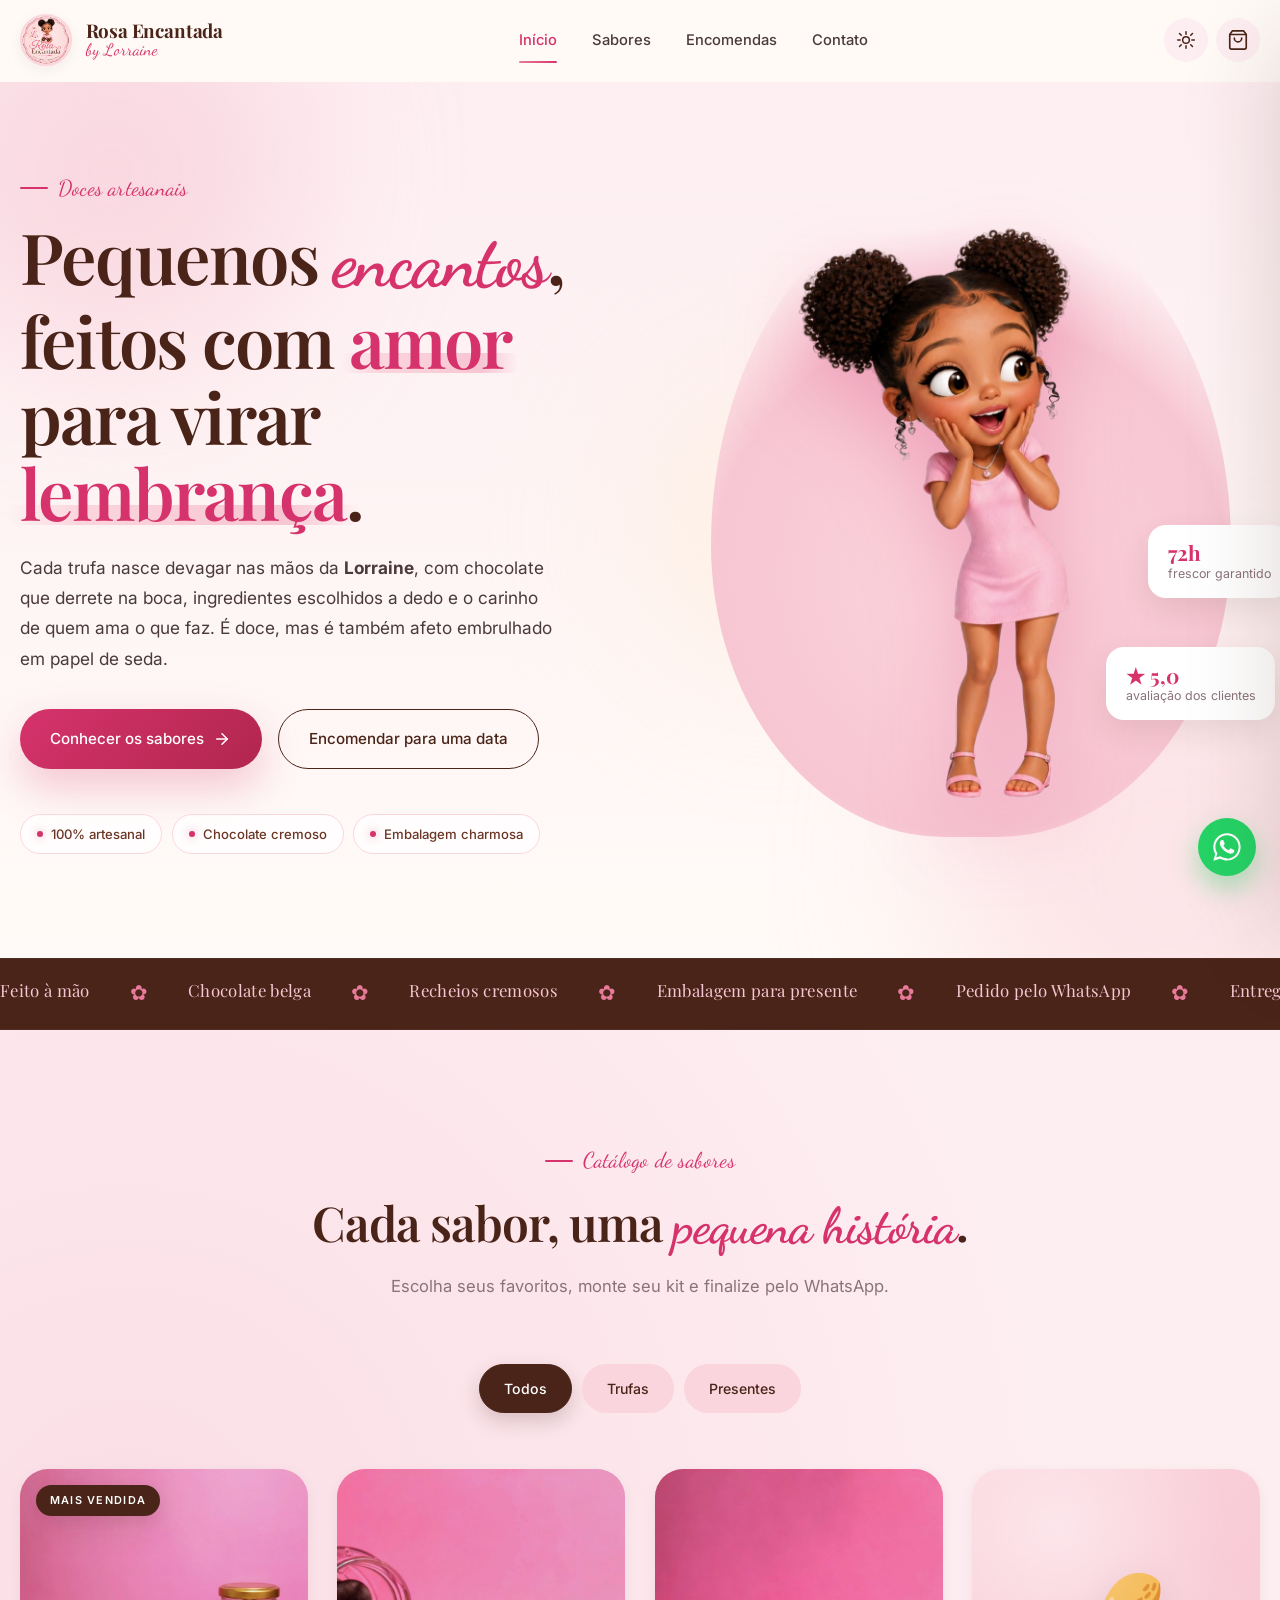
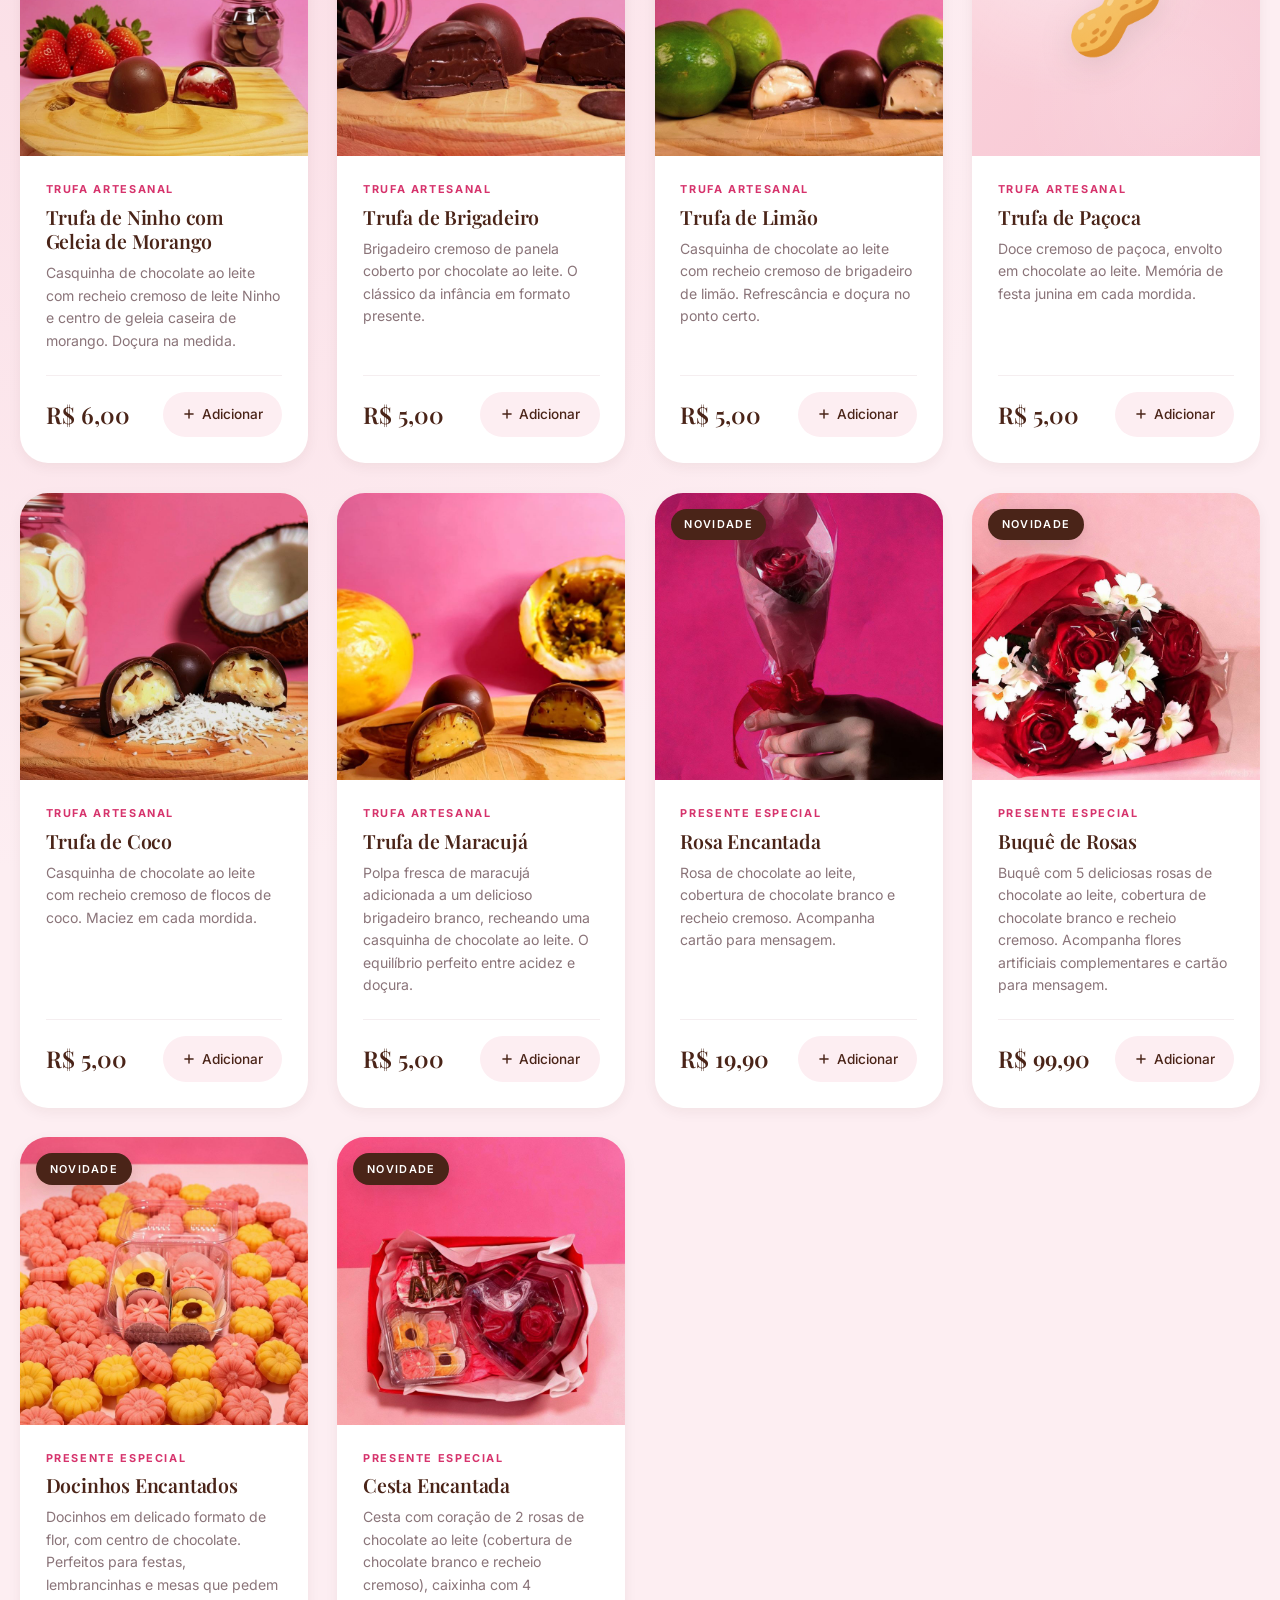
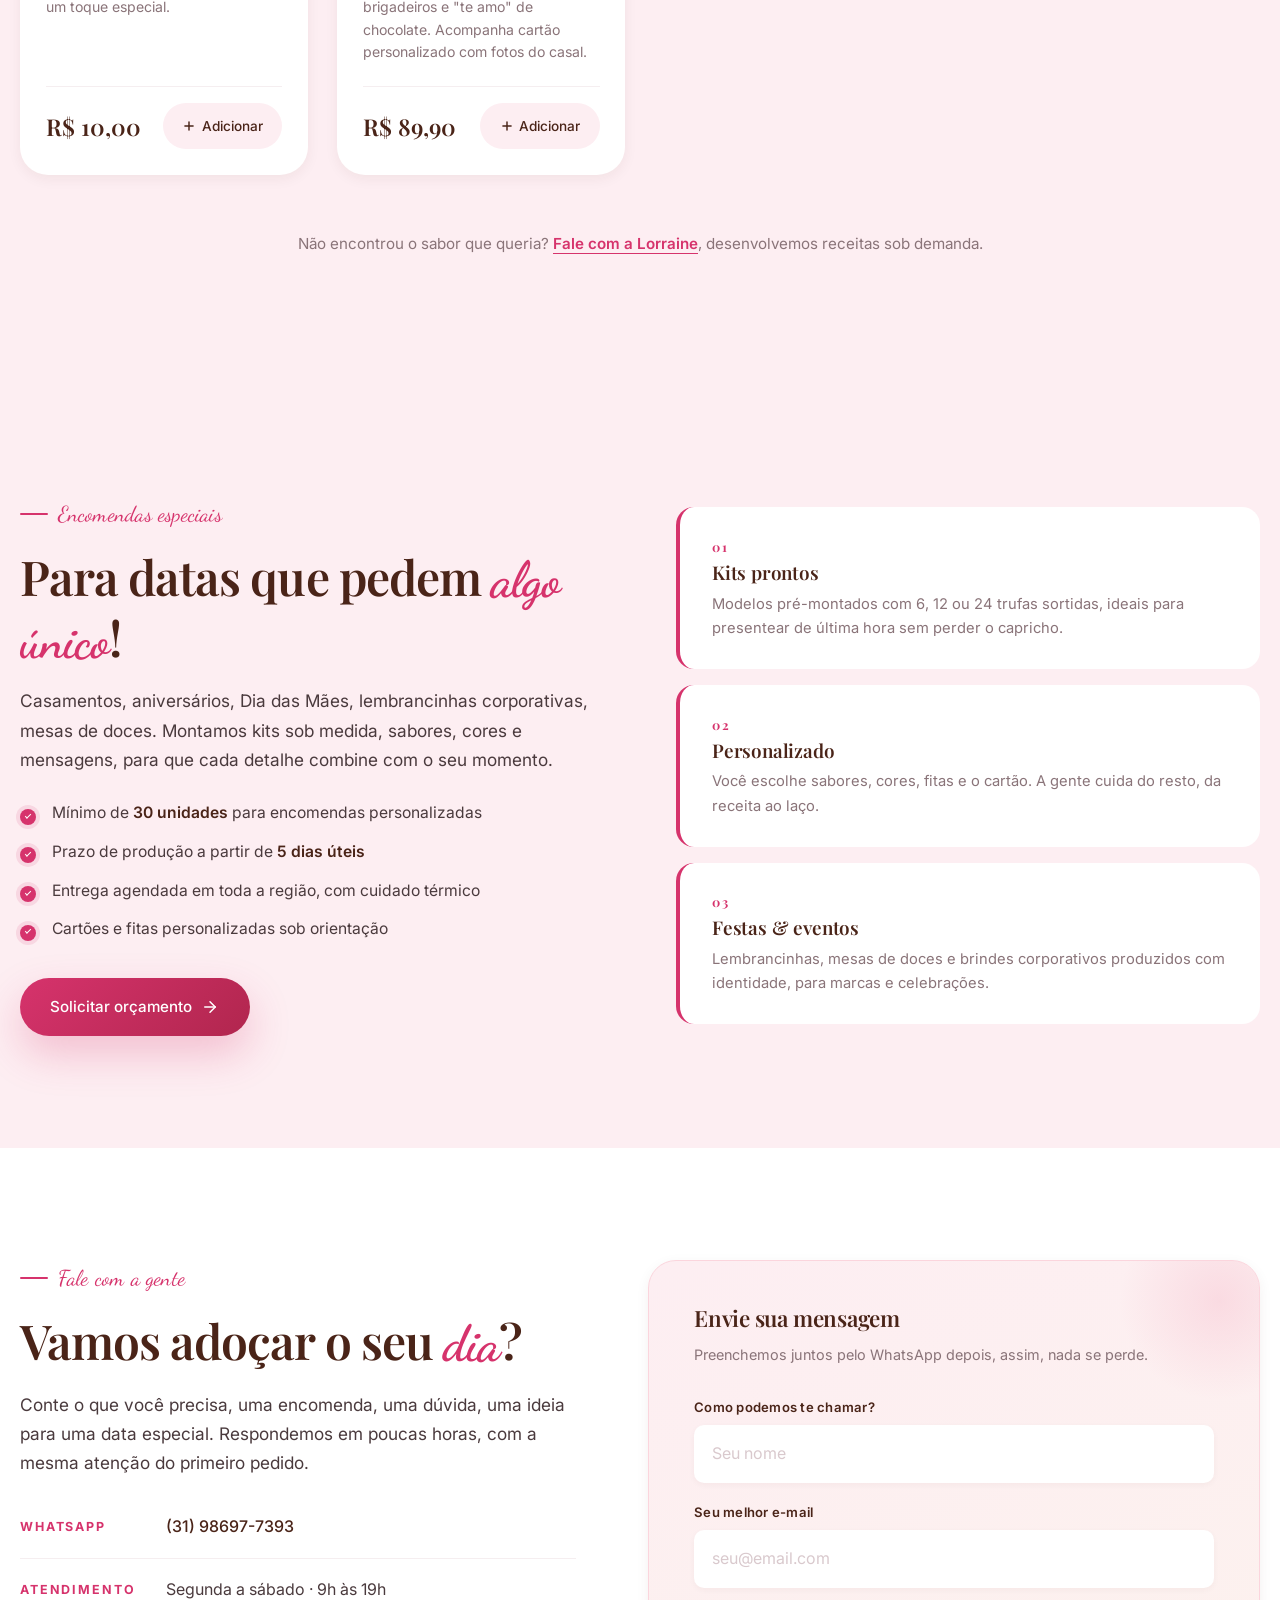
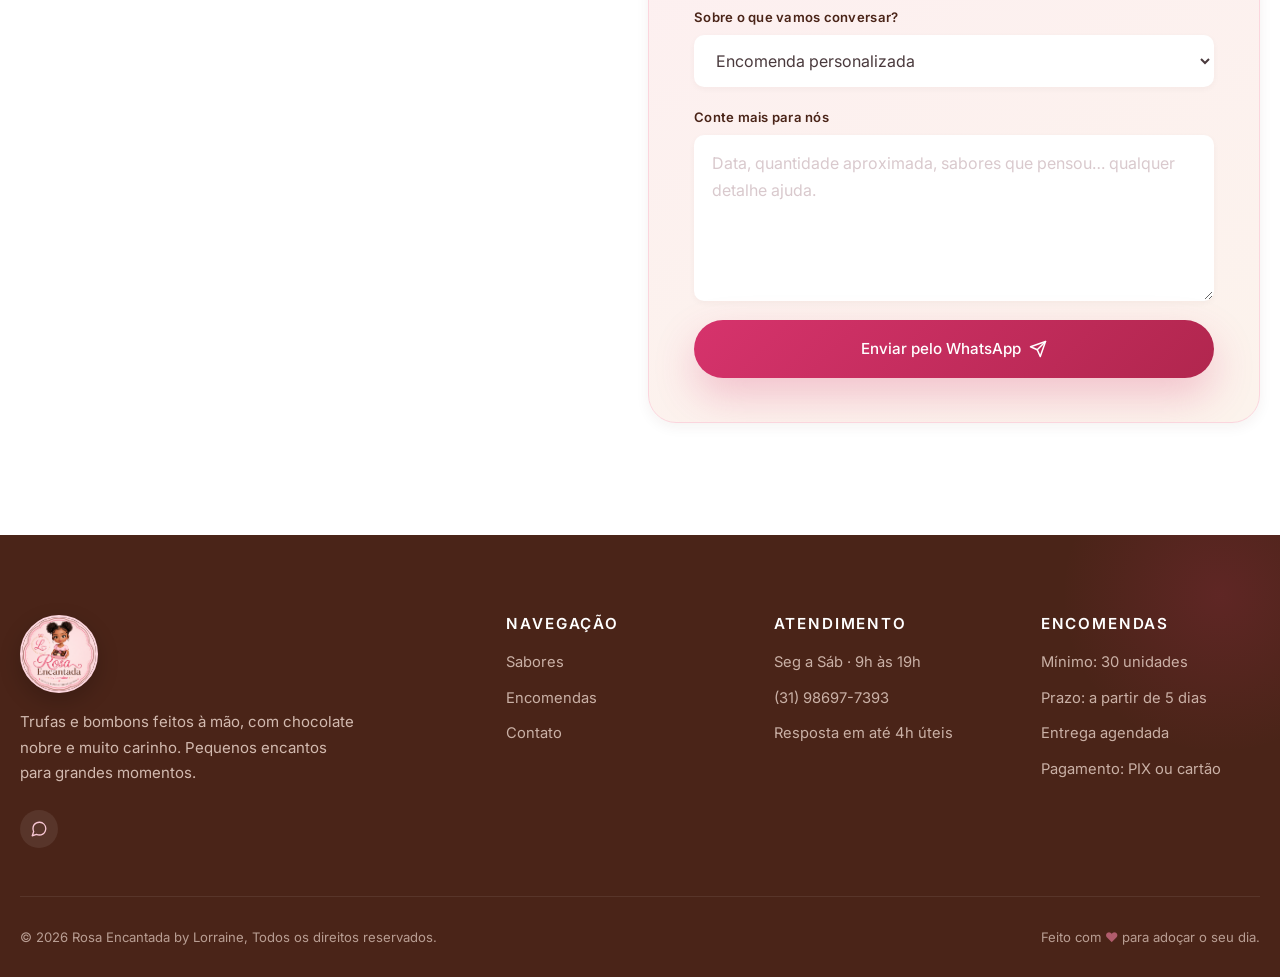
==== commit 88b79c26: "chore(deploy): config Vercel + cache-bust; remove contato Instagram/email; desabilita depoimentos - " ====
--- a/index.html
+++ b/index.html
@@ -68,7 +68,7 @@
   <link rel="preload" as="image" href="assets/img/mascote.png" fetchpriority="high" />
 
   <link href="https://fonts.googleapis.com/css2?family=Dancing+Script:wght@600;700&family=Cormorant+Garamond:wght@500;600;700&family=Playfair+Display:wght@500;600;700&family=Inter:wght@300;400;500;600&display=swap" rel="stylesheet" />
-  <link rel="stylesheet" href="assets/css/styles.css" />
+  <link rel="stylesheet" href="assets/css/styles.css?v=2" />
 
   <script>
     /* Tema (no-flash): aplicar antes do paint */
@@ -684,6 +684,6 @@
     <span class="whatsapp-float__tip">Fale com a Lorraine</span>
   </a>
 
-  <script src="assets/js/script.js"></script>
+  <script src="assets/js/script.js?v=2"></script>
 </body>
 </html>
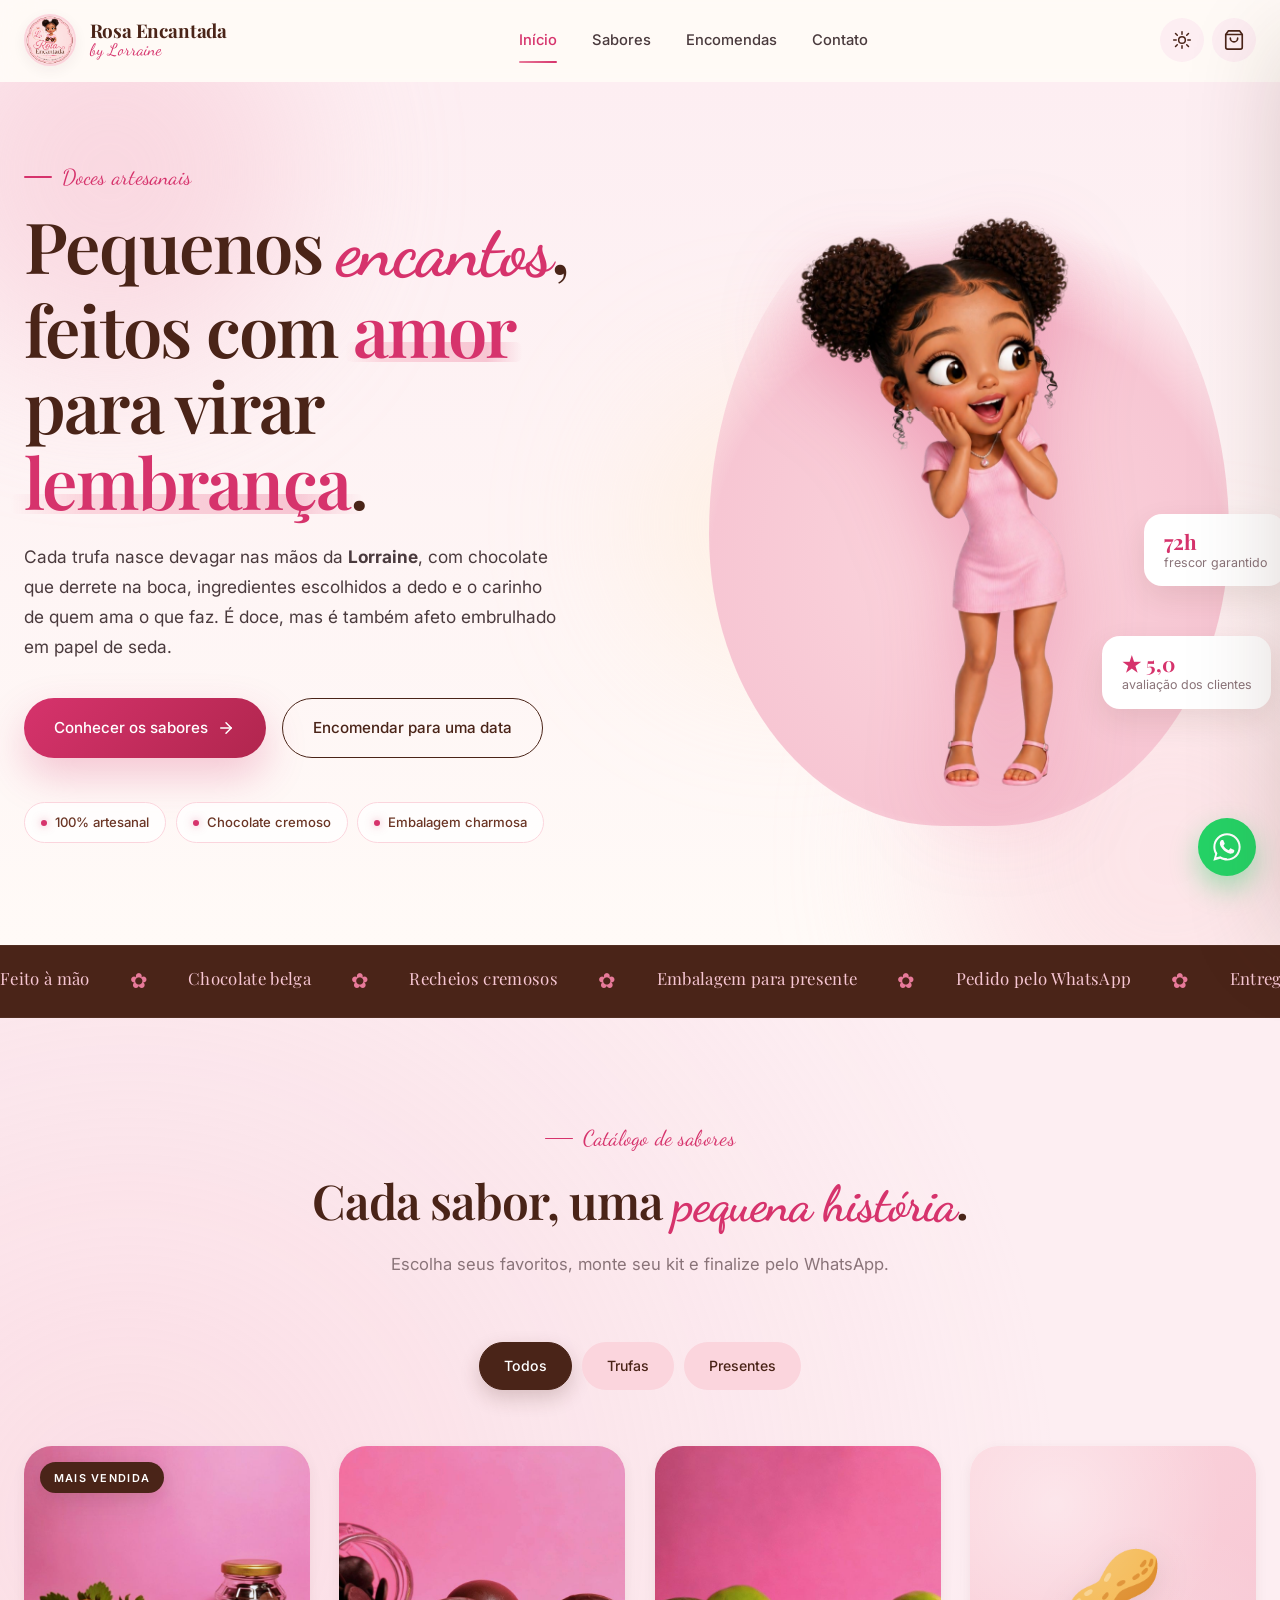
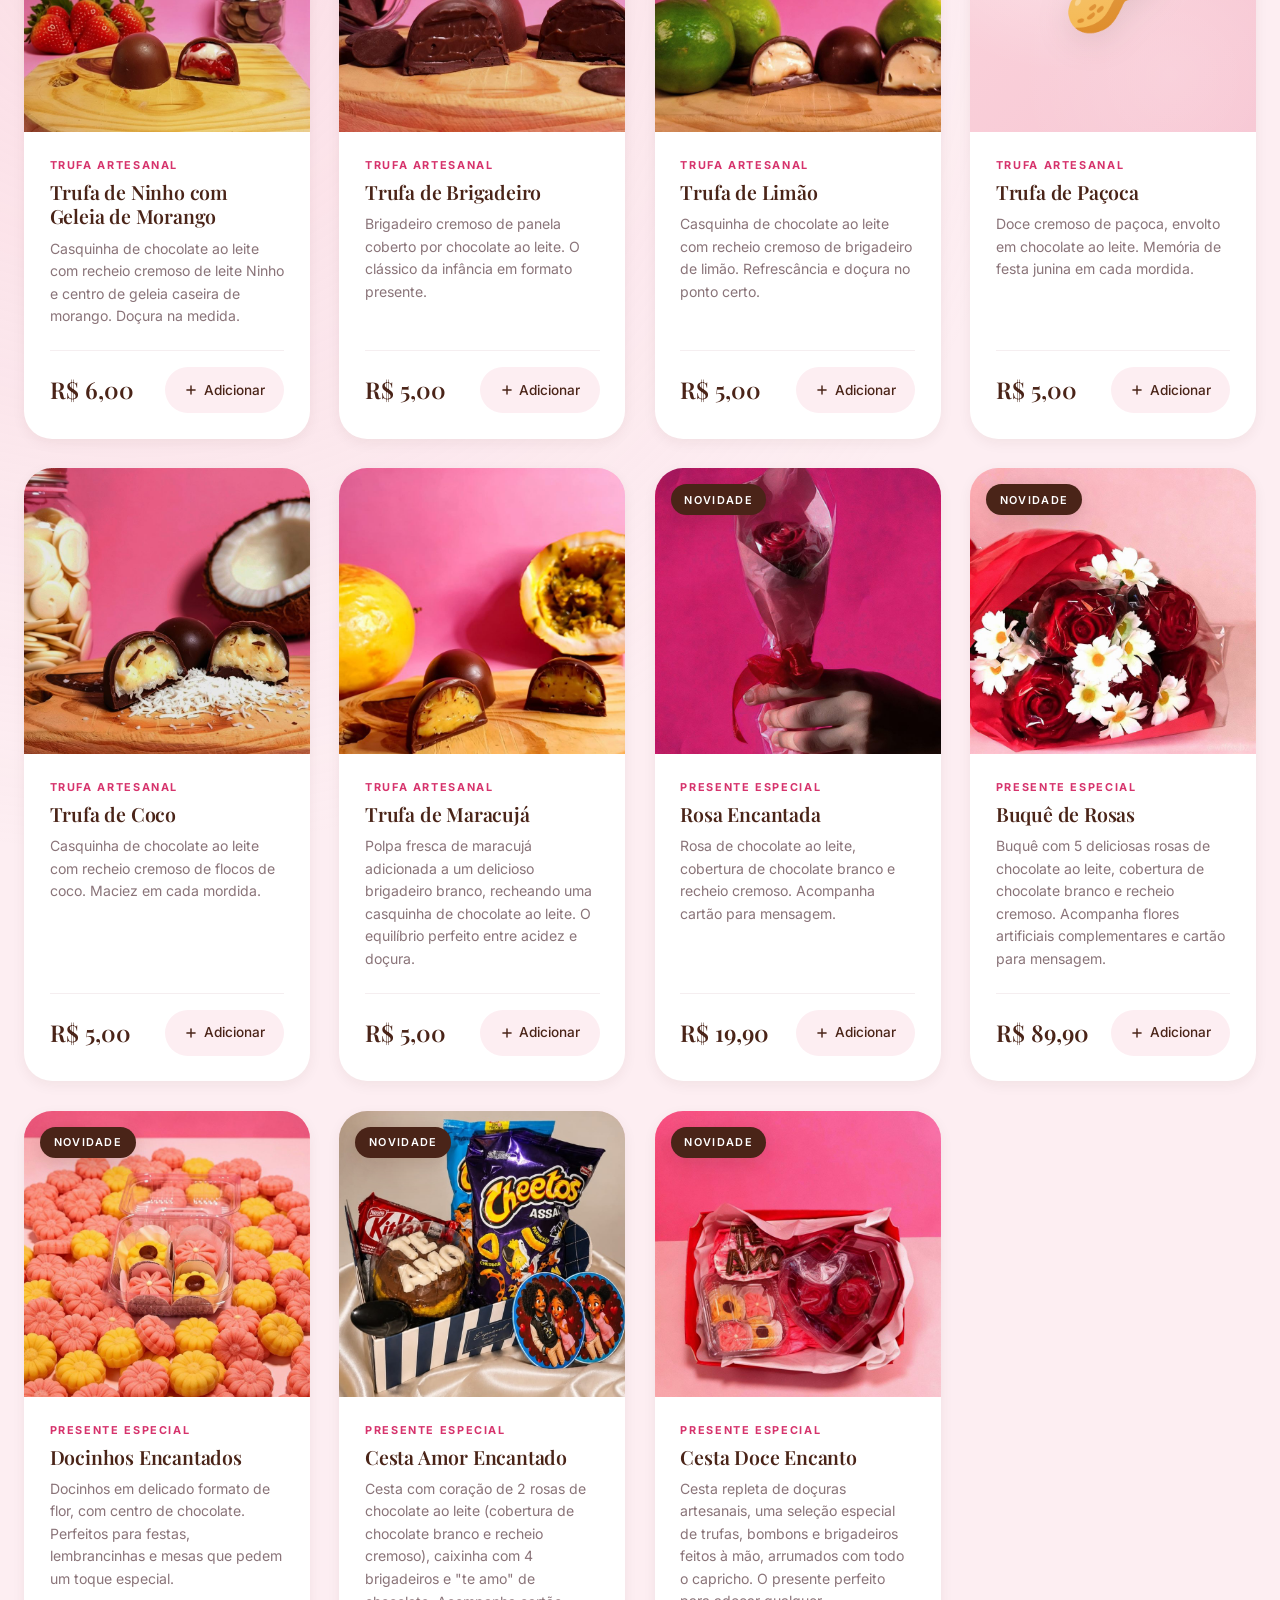
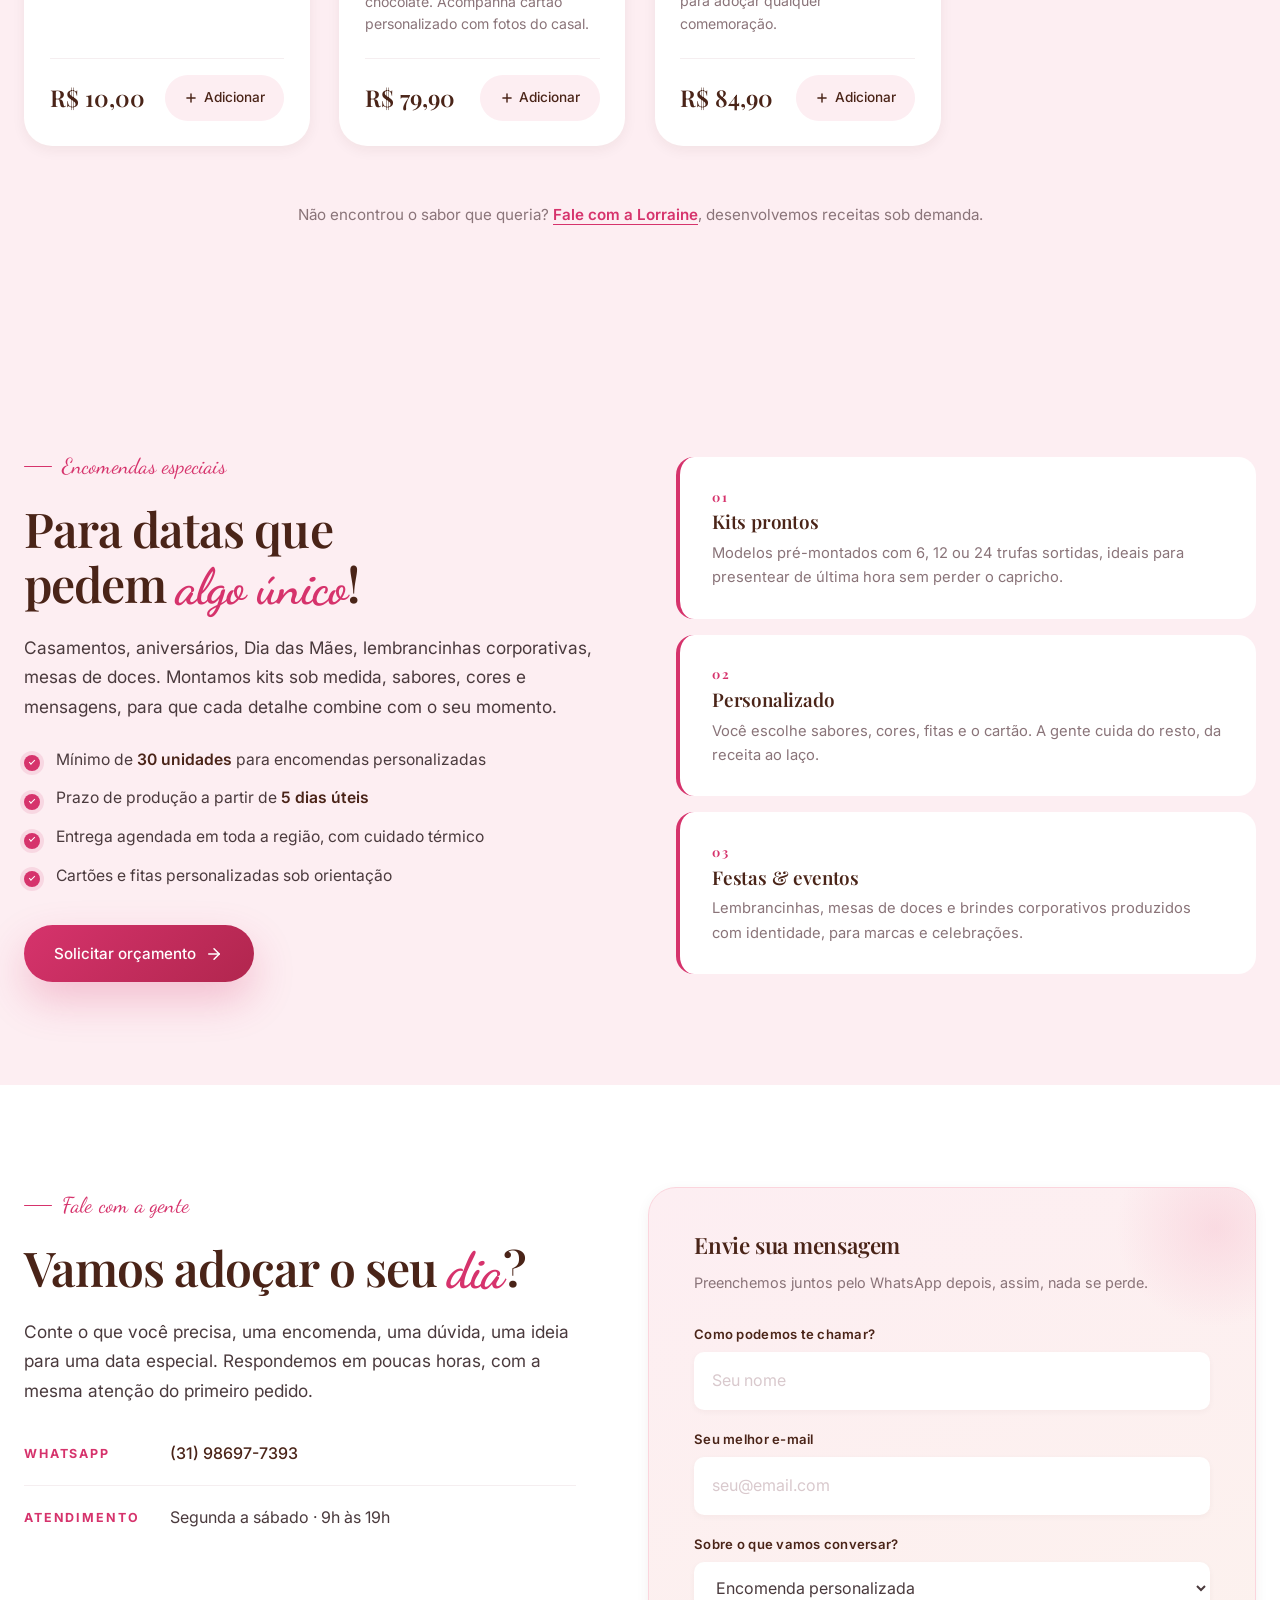
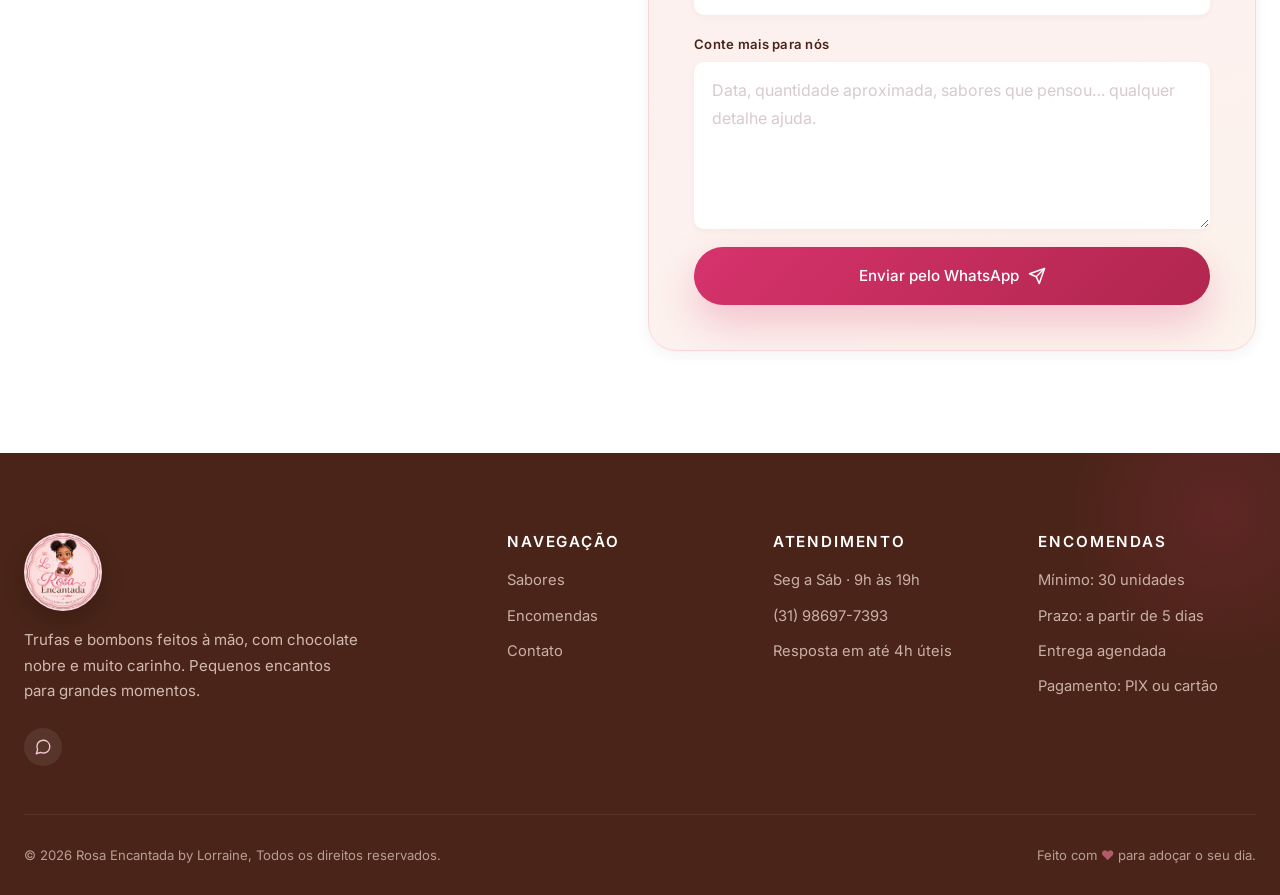
==== commit ef0471a0: "feat: atualiza catálogo, responsividade fluida, SEO e migração Vercel Catálogo (data/products.json) " ====
--- a/index.html
+++ b/index.html
@@ -20,9 +20,9 @@
   <meta name="revisit-after" content="7 days" />
 
   <!-- ============ CANONICAL & ALTERNATES ============ -->
-  <link rel="canonical" href="https://green-hippopotamus-490496.hostingersite.com/" />
-  <link rel="alternate" hreflang="pt-BR" href="https://green-hippopotamus-490496.hostingersite.com/" />
-  <link rel="alternate" hreflang="x-default" href="https://green-hippopotamus-490496.hostingersite.com/" />
+  <link rel="canonical" href="https://rosaencantada.vercel.app/" />
+  <link rel="alternate" hreflang="pt-BR" href="https://rosaencantada.vercel.app/" />
+  <link rel="alternate" hreflang="x-default" href="https://rosaencantada.vercel.app/" />
 
   <!-- ============ OPEN GRAPH (Facebook, WhatsApp, LinkedIn) ============ -->
   <meta property="og:locale" content="pt_BR" />
@@ -30,9 +30,9 @@
   <meta property="og:site_name" content="Rosa Encantada by Lorraine" />
   <meta property="og:title" content="Rosa Encantada by Lorraine, Trufas e Bombons Artesanais" />
   <meta property="og:description" content="Pequenos encantos de chocolate, feitos à mão para virar lembrança. Trufas, bombons e caixas presente com chocolate belga e capricho em cada detalhe." />
-  <meta property="og:url" content="https://green-hippopotamus-490496.hostingersite.com/" />
-  <meta property="og:image" content="https://green-hippopotamus-490496.hostingersite.com/assets/social/og-image.jpg" />
-  <meta property="og:image:secure_url" content="https://green-hippopotamus-490496.hostingersite.com/assets/social/og-image.jpg" />
+  <meta property="og:url" content="https://rosaencantada.vercel.app/" />
+  <meta property="og:image" content="https://rosaencantada.vercel.app/assets/social/og-image.jpg" />
+  <meta property="og:image:secure_url" content="https://rosaencantada.vercel.app/assets/social/og-image.jpg" />
   <meta property="og:image:type" content="image/jpeg" />
   <meta property="og:image:width" content="1200" />
   <meta property="og:image:height" content="630" />
@@ -44,7 +44,7 @@
   <meta name="twitter:creator" content="@rosaencantada" />
   <meta name="twitter:title" content="Rosa Encantada by Lorraine, Trufas Artesanais" />
   <meta name="twitter:description" content="Trufas e bombons feitos à mão com chocolate belga. Caixas presente e encomendas para datas especiais. Peça pelo WhatsApp." />
-  <meta name="twitter:image" content="https://green-hippopotamus-490496.hostingersite.com/assets/social/twitter-card.jpg" />
+  <meta name="twitter:image" content="https://rosaencantada.vercel.app/assets/social/twitter-card.jpg" />
   <meta name="twitter:image:alt" content="Trufas artesanais Rosa Encantada by Lorraine" />
 
   <!-- ============ ÍCONES & PWA ============ -->
@@ -68,7 +68,7 @@
   <link rel="preload" as="image" href="assets/img/mascote.png" fetchpriority="high" />
 
   <link href="https://fonts.googleapis.com/css2?family=Dancing+Script:wght@600;700&family=Cormorant+Garamond:wght@500;600;700&family=Playfair+Display:wght@500;600;700&family=Inter:wght@300;400;500;600&display=swap" rel="stylesheet" />
-  <link rel="stylesheet" href="assets/css/styles.css?v=2" />
+  <link rel="stylesheet" href="assets/css/styles.css?v=3" />
 
   <script>
     /* Tema (no-flash): aplicar antes do paint */
@@ -89,17 +89,17 @@
     "@graph": [
       {
         "@type": "Organization",
-        "@id": "https://green-hippopotamus-490496.hostingersite.com/#organization",
+        "@id": "https://rosaencantada.vercel.app/#organization",
         "name": "Rosa Encantada by Lorraine",
         "alternateName": "Rosa Encantada",
-        "url": "https://green-hippopotamus-490496.hostingersite.com/",
+        "url": "https://rosaencantada.vercel.app/",
         "logo": {
           "@type": "ImageObject",
-          "url": "https://green-hippopotamus-490496.hostingersite.com/assets/img/logo.png",
+          "url": "https://rosaencantada.vercel.app/assets/img/logo.png",
           "width": 512,
           "height": 512
         },
-        "image": "https://green-hippopotamus-490496.hostingersite.com/assets/social/og-image.jpg",
+        "image": "https://rosaencantada.vercel.app/assets/social/og-image.jpg",
         "description": "Trufas e bombons artesanais feitos à mão com chocolate belga e ingredientes selecionados.",
         "founder": {
           "@type": "Person",
@@ -120,10 +120,10 @@
       },
       {
         "@type": "LocalBusiness",
-        "@id": "https://green-hippopotamus-490496.hostingersite.com/#localbusiness",
+        "@id": "https://rosaencantada.vercel.app/#localbusiness",
         "name": "Rosa Encantada by Lorraine",
-        "image": "https://green-hippopotamus-490496.hostingersite.com/assets/social/og-image.jpg",
-        "url": "https://green-hippopotamus-490496.hostingersite.com/",
+        "image": "https://rosaencantada.vercel.app/assets/social/og-image.jpg",
+        "url": "https://rosaencantada.vercel.app/",
         "telephone": "+5531986977393",
         "priceRange": "R$ 5 a R$ 100",
         "currenciesAccepted": "BRL",
@@ -139,57 +139,36 @@
             "opens": "09:00",
             "closes": "19:00"
           }
-        ],
-        "aggregateRating": {
-          "@type": "AggregateRating",
-          "ratingValue": "5.0",
-          "reviewCount": "127",
-          "bestRating": "5",
-          "worstRating": "1"
-        },
-        "review": [
-          {
-            "@type": "Review",
-            "reviewRating": { "@type": "Rating", "ratingValue": "5", "bestRating": "5" },
-            "author": { "@type": "Person", "name": "Marina S." },
-            "reviewBody": "As trufas mais cremosas que já comi. Caixa linda, sabor incrível, virou presente oficial da família."
-          },
-          {
-            "@type": "Review",
-            "reviewRating": { "@type": "Rating", "ratingValue": "5", "bestRating": "5" },
-            "author": { "@type": "Person", "name": "Júlia & Pedro" },
-            "reviewBody": "Encomendamos para o nosso casamento. Cada caixinha foi um detalhe a mais que os convidados levaram para casa."
-          }
         ]
       },
       {
         "@type": "WebSite",
-        "@id": "https://green-hippopotamus-490496.hostingersite.com/#website",
-        "url": "https://green-hippopotamus-490496.hostingersite.com/",
+        "@id": "https://rosaencantada.vercel.app/#website",
+        "url": "https://rosaencantada.vercel.app/",
         "name": "Rosa Encantada by Lorraine",
         "description": "Trufas e bombons artesanais feitos à mão.",
         "inLanguage": "pt-BR",
-        "publisher": { "@id": "https://green-hippopotamus-490496.hostingersite.com/#organization" },
+        "publisher": { "@id": "https://rosaencantada.vercel.app/#organization" },
         "potentialAction": {
           "@type": "SearchAction",
-          "target": "https://green-hippopotamus-490496.hostingersite.com/?s={search_term_string}",
+          "target": "https://rosaencantada.vercel.app/?s={search_term_string}",
           "query-input": "required name=search_term_string"
         }
       },
       {
         "@type": "BreadcrumbList",
         "itemListElement": [
-          { "@type": "ListItem", "position": 1, "name": "Início", "item": "https://green-hippopotamus-490496.hostingersite.com/" },
-          { "@type": "ListItem", "position": 2, "name": "Sabores", "item": "https://green-hippopotamus-490496.hostingersite.com/#produtos" },
-          { "@type": "ListItem", "position": 3, "name": "Encomendas", "item": "https://green-hippopotamus-490496.hostingersite.com/#encomendas" },
-          { "@type": "ListItem", "position": 4, "name": "Contato", "item": "https://green-hippopotamus-490496.hostingersite.com/#contato" }
+          { "@type": "ListItem", "position": 1, "name": "Início", "item": "https://rosaencantada.vercel.app/" },
+          { "@type": "ListItem", "position": 2, "name": "Sabores", "item": "https://rosaencantada.vercel.app/#produtos" },
+          { "@type": "ListItem", "position": 3, "name": "Encomendas", "item": "https://rosaencantada.vercel.app/#encomendas" },
+          { "@type": "ListItem", "position": 4, "name": "Contato", "item": "https://rosaencantada.vercel.app/#contato" }
         ]
       },
       {
         "@type": "Recipe",
         "name": "Trufa Belga Clássica Rosa Encantada",
         "description": "Trufa artesanal de ganache aveludada, feita com chocolate belga 60% cacau e finalizada com cacau em pó nobre.",
-        "image": "https://green-hippopotamus-490496.hostingersite.com/assets/social/og-image.jpg",
+        "image": "https://rosaencantada.vercel.app/assets/social/og-image.jpg",
         "author": { "@type": "Person", "name": "Lorraine" },
         "datePublished": "2020-06-01",
         "prepTime": "PT30M",
@@ -221,13 +200,7 @@
           { "@type": "HowToStep", "name": "Descanso", "text": "Cubra com filme em contato e leve à geladeira por 12 a 24 horas, até firmar completamente." },
           { "@type": "HowToStep", "name": "Modelagem", "text": "Com auxílio de uma colher, modele bolinhas de cerca de 15g e role na palma da mão até ficarem redondas." },
           { "@type": "HowToStep", "name": "Finalização", "text": "Passe cada trufa no cacau em pó até cobrir toda a superfície. Acomode em forminhas e leve à geladeira por mais 1 hora antes de servir." }
-        ],
-        "aggregateRating": {
-          "@type": "AggregateRating",
-          "ratingValue": "5.0",
-          "reviewCount": "89",
-          "bestRating": "5"
-        }
+        ]
       },
       {
         "@type": "FAQPage",
@@ -283,7 +256,7 @@
   <!-- ============ PAGE LOADER ============ -->
   <div class="loader" aria-hidden="true">
     <div class="loader__inner">
-      <img src="assets/img/logo.png" alt="" class="loader__logo" />
+      <img src="assets/img/logo.png" alt="" class="loader__logo" width="80" height="80" decoding="async" />
       <span class="loader__text">Rosa Encantada</span>
     </div>
   </div>
@@ -295,7 +268,7 @@
   <header class="header" id="header">
     <div class="container header__inner">
       <a href="#hero" class="brand" aria-label="Rosa Encantada by Lorraine, voltar ao início">
-        <img src="assets/img/logo.png" alt="" class="brand__logo" />
+        <img src="assets/img/logo.png" alt="" class="brand__logo" width="52" height="52" decoding="async" />
         <span class="brand__text">
           <span class="brand__name">Rosa Encantada</span>
           <span class="brand__tag">by Lorraine</span>
@@ -382,7 +355,7 @@
 
       <div class="hero__image" id="heroImage">
         <div class="hero__image-frame">
-          <img src="assets/img/mascote.png" alt="Mascote da Rosa Encantada" />
+          <img src="assets/img/mascote.png" alt="Mascote da Rosa Encantada by Lorraine, trufas e bombons artesanais de chocolate belga" width="600" height="750" fetchpriority="high" decoding="async" />
         </div>
         <div class="floating-card floating-card--2">
           <strong>★ 5,0</strong>
@@ -577,7 +550,7 @@
   <footer class="footer">
     <div class="container footer__grid">
       <div class="footer__brand">
-        <img src="assets/img/logo.png" alt="" />
+        <img src="assets/img/logo.png" alt="" width="78" height="78" loading="lazy" decoding="async" />
         <p class="footer__motto">Trufas e bombons feitos à mão, com chocolate nobre e muito carinho. Pequenos encantos para grandes momentos.</p>
         <div class="footer__social">
           <a href="https://wa.me/5531986977393" target="_blank" rel="noopener" aria-label="WhatsApp">
@@ -684,6 +657,6 @@
     <span class="whatsapp-float__tip">Fale com a Lorraine</span>
   </a>
 
-  <script src="assets/js/script.js?v=2"></script>
+  <script src="assets/js/script.js?v=3"></script>
 </body>
 </html>
--- a/assets/css/styles.css
+++ b/assets/css/styles.css
@@ -37,6 +37,7 @@
 
   /* Layout */
   --max:        1240px;
+  --gutter-x:   clamp(1rem, 3.5vw, 1.5rem);   /* recuo lateral fluido (cada lado) */
 
   /* Easing & timing */
   --ease:       cubic-bezier(.22, 1, .36, 1);
@@ -374,9 +375,15 @@
   line-height: 1.15;
   font-weight: 600;
   letter-spacing: -.01em;
+  text-wrap: balance;
 }
 
 ::selection { background: var(--rosa-medio); color: var(--text-strong); }
+
+/* Quebra segura de palavras longas e toque limpo no mobile */
+h1, h2, h3, h4, p, a, li, span, blockquote, label,
+.product__name, .hero__title, .section__title { overflow-wrap: break-word; }
+a, button, .btn, input, select, textarea { -webkit-tap-highlight-color: transparent; }
 
 /* Scrollbar refinado */
 ::-webkit-scrollbar { width: 10px; height: 10px; }
@@ -391,7 +398,7 @@
   border-radius: 4px;
 }
 
-.container { width: min(100% - 2.5rem, var(--max)); margin-inline: auto; }
+.container { width: min(100% - var(--gutter-x) * 2, var(--max)); margin-inline: auto; }
 
 /* ============ LOADER ============ */
 .loader {
@@ -588,7 +595,7 @@
 /* ============ HERO ============ */
 .hero {
   position: relative;
-  padding: 5.5rem 0 6.5rem;
+  padding: clamp(2.75rem, 6vw, 5.5rem) 0 clamp(3.5rem, 8vw, 6.5rem);
   overflow: hidden;
   background: linear-gradient(180deg, var(--rosa-claro) 0%, var(--creme) 100%);
 }
@@ -629,8 +636,8 @@
 .hero__grid {
   position: relative;
   display: grid; grid-template-columns: 1.05fr 1fr;
-  align-items: center; gap: 3.5rem;
-  min-height: 70vh;
+  align-items: center; gap: clamp(2.25rem, 5vw, 3.5rem);
+  min-height: 70vh; min-height: 70dvh;
 }
 
 .hero__content > * {
@@ -872,8 +879,8 @@
 .btn--block { width: 100%; }
 
 /* ============ SECTIONS ============ */
-.section { padding: 7rem 0; position: relative; }
-.section__head { text-align: center; max-width: 760px; margin: 0 auto 4rem; }
+.section { padding: clamp(3.75rem, 8vw, 7rem) 0; position: relative; }
+.section__head { text-align: center; max-width: 760px; margin: 0 auto clamp(2.5rem, 5vw, 4rem); }
 .section__head .eyebrow { justify-content: center; }
 .section__title {
   font-size: clamp(2.1rem, 4.2vw, 3rem);
@@ -1228,7 +1235,7 @@
 }
 .fmodal__panel {
   position: relative; z-index: 1;
-  width: min(440px, 100%); max-height: 90vh; overflow-y: auto;
+  width: min(440px, 100%); max-height: 90vh; max-height: 90dvh; overflow-y: auto;
   background: var(--surface); border-radius: var(--radius-lg);
   box-shadow: var(--sombra-xl);
   display: flex; flex-direction: column;
@@ -1278,12 +1285,12 @@
 }
 .lightbox__panel {
   position: relative; z-index: 1;
-  max-width: min(640px, 92vw); max-height: 88vh;
+  max-width: min(640px, 92vw); max-height: 88vh; max-height: 88dvh;
   transform: scale(.94); transition: transform .38s var(--ease);
 }
 .lightbox[aria-hidden="false"] .lightbox__panel { transform: none; }
 .lightbox__img {
-  display: block; max-width: 100%; max-height: 88vh;
+  display: block; max-width: 100%; max-height: 88vh; max-height: 88dvh;
   object-fit: contain; border-radius: var(--radius-lg);
   box-shadow: var(--sombra-xl);
 }
@@ -2000,9 +2007,7 @@
   .nav__link { padding: .95rem 0; border-bottom: 1px solid var(--cinza-100); }
   .nav__link:last-child { border-bottom: 0; }
 
-  .section { padding: 4.5rem 0; }
-  .section__head { margin-bottom: 2.5rem; }
-  .hero { padding: 3rem 0 4.5rem; min-height: auto; }
+  .hero { min-height: auto; }
   .hero__grid { min-height: auto; }
   .hero__scroll { display: none; }
 
@@ -2027,7 +2032,6 @@
 
 /* Mobile pequeno (≤ 540px) */
 @media (max-width: 540px) {
-  .container { padding-inline: 1.1rem; }
   .header__inner { padding-block: .65rem; }
   .brand__tag { display: none; }
   .brand__name { font-size: 1.05rem; }
@@ -2059,7 +2063,6 @@
 
 /* Mobile muito pequeno (≤ 380px) */
 @media (max-width: 380px) {
-  .container { padding-inline: .9rem; }
   .brand__logo { width: 36px; height: 36px; }
   .brand__name { font-size: .98rem; }
   .theme-toggle, .cart-btn { width: 38px; height: 38px; }
@@ -2071,3 +2074,58 @@
   .products { grid-template-columns: 1fr; }
   .product__media { aspect-ratio: 1.2/1; }
 }
+
+/* ============ AJUSTES FINOS PARA TODOS OS DISPOSITIVOS ============ */
+
+/* Modal de sabores em celulares: evita que a foto domine a tela
+   e garante rolagem confortável do conteúdo */
+@media (max-width: 540px) {
+  .fmodal__media  { max-height: 40vh; }
+  .fmodal__body   { padding: 1.2rem 1.25rem .3rem; }
+  .fmodal__foot   { padding: .5rem 1.25rem 1.25rem; }
+  .fmodal__title  { font-size: 1.3rem; }
+  .builder__chips { gap: .35rem; }
+}
+
+/* Orientação paisagem em celulares (altura baixa): compacta o hero
+   e mantém modais/foto ampliada dentro da viewport, com rolagem */
+@media (orientation: landscape) and (max-height: 500px) {
+  .hero        { padding: 2.5rem 0 3rem; }
+  .hero__grid  { min-height: auto; gap: 2rem; }
+  .floating-card { display: none; }
+  .fmodal        { padding: .5rem; align-items: start; }
+  .fmodal__panel { max-height: 96vh; }
+  .fmodal__media { max-height: 34vh; }
+  .lightbox      { padding: .75rem; }
+  .lightbox__img { max-height: 92vh; }
+  .whatsapp-float { width: 50px; height: 50px; }
+}
+
+/* ============ ULTRA-WIDE (laptops grandes → monitores 4K/5K) ============
+   Escala progressiva: a coluna de conteúdo ganha largura aos poucos e o
+   corpo de texto cresce em telas enormes, sem nunca perder o centro. */
+
+/* Laptops/monitores grandes (~1440px+) */
+@media (min-width: 1440px) {
+  :root { --max: 1320px; }
+}
+
+/* Monitores full-HD widescreen */
+@media (min-width: 1680px) {
+  :root { --max: 1400px; }
+  .hero__grid { gap: 4rem; }
+}
+
+/* QHD / ultrawide 1440p */
+@media (min-width: 1920px) {
+  :root { --max: 1500px; }
+  body { font-size: 17px; }
+  .products { gap: 2.25rem; }
+}
+
+/* 4K / 5K — limita a leitura e amplia tipografia/respiros */
+@media (min-width: 2560px) {
+  :root { --max: 1640px; }
+  body { font-size: 18px; }
+  .hero__grid { gap: 5rem; }
+}
